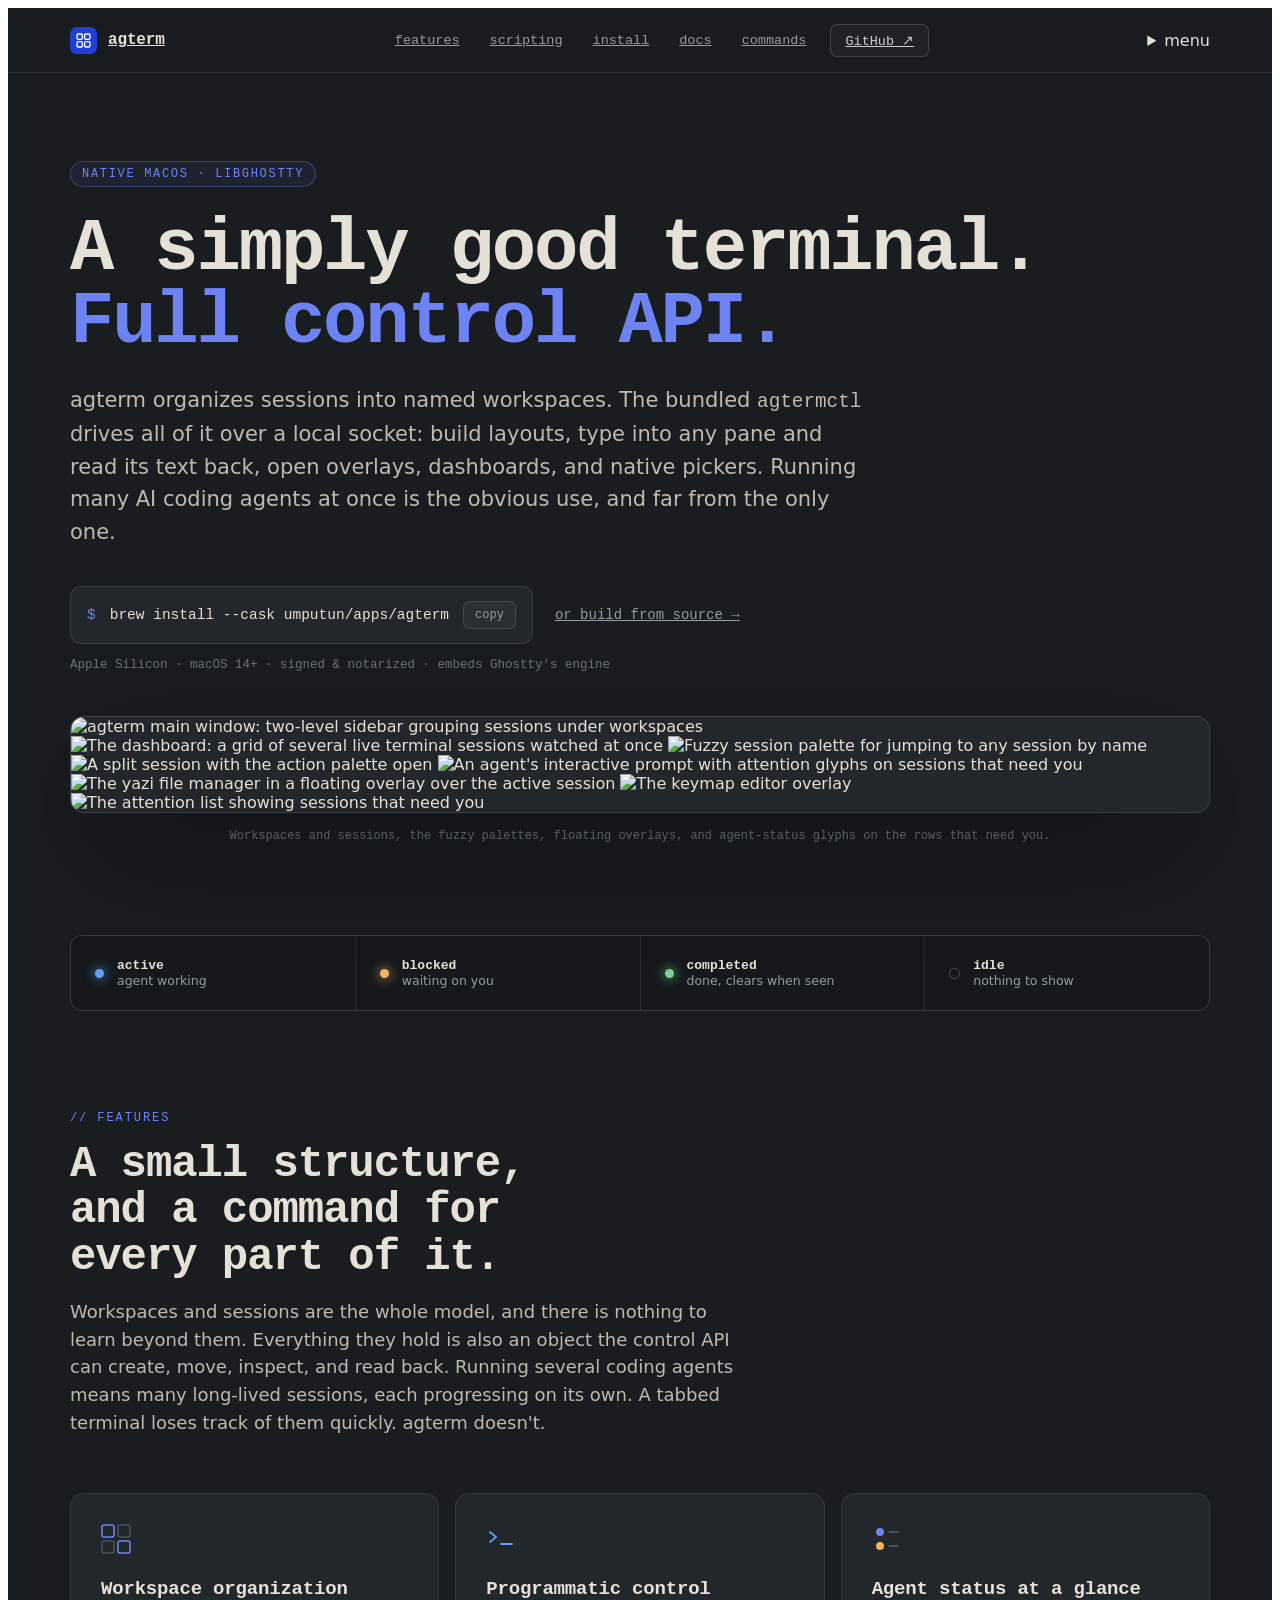
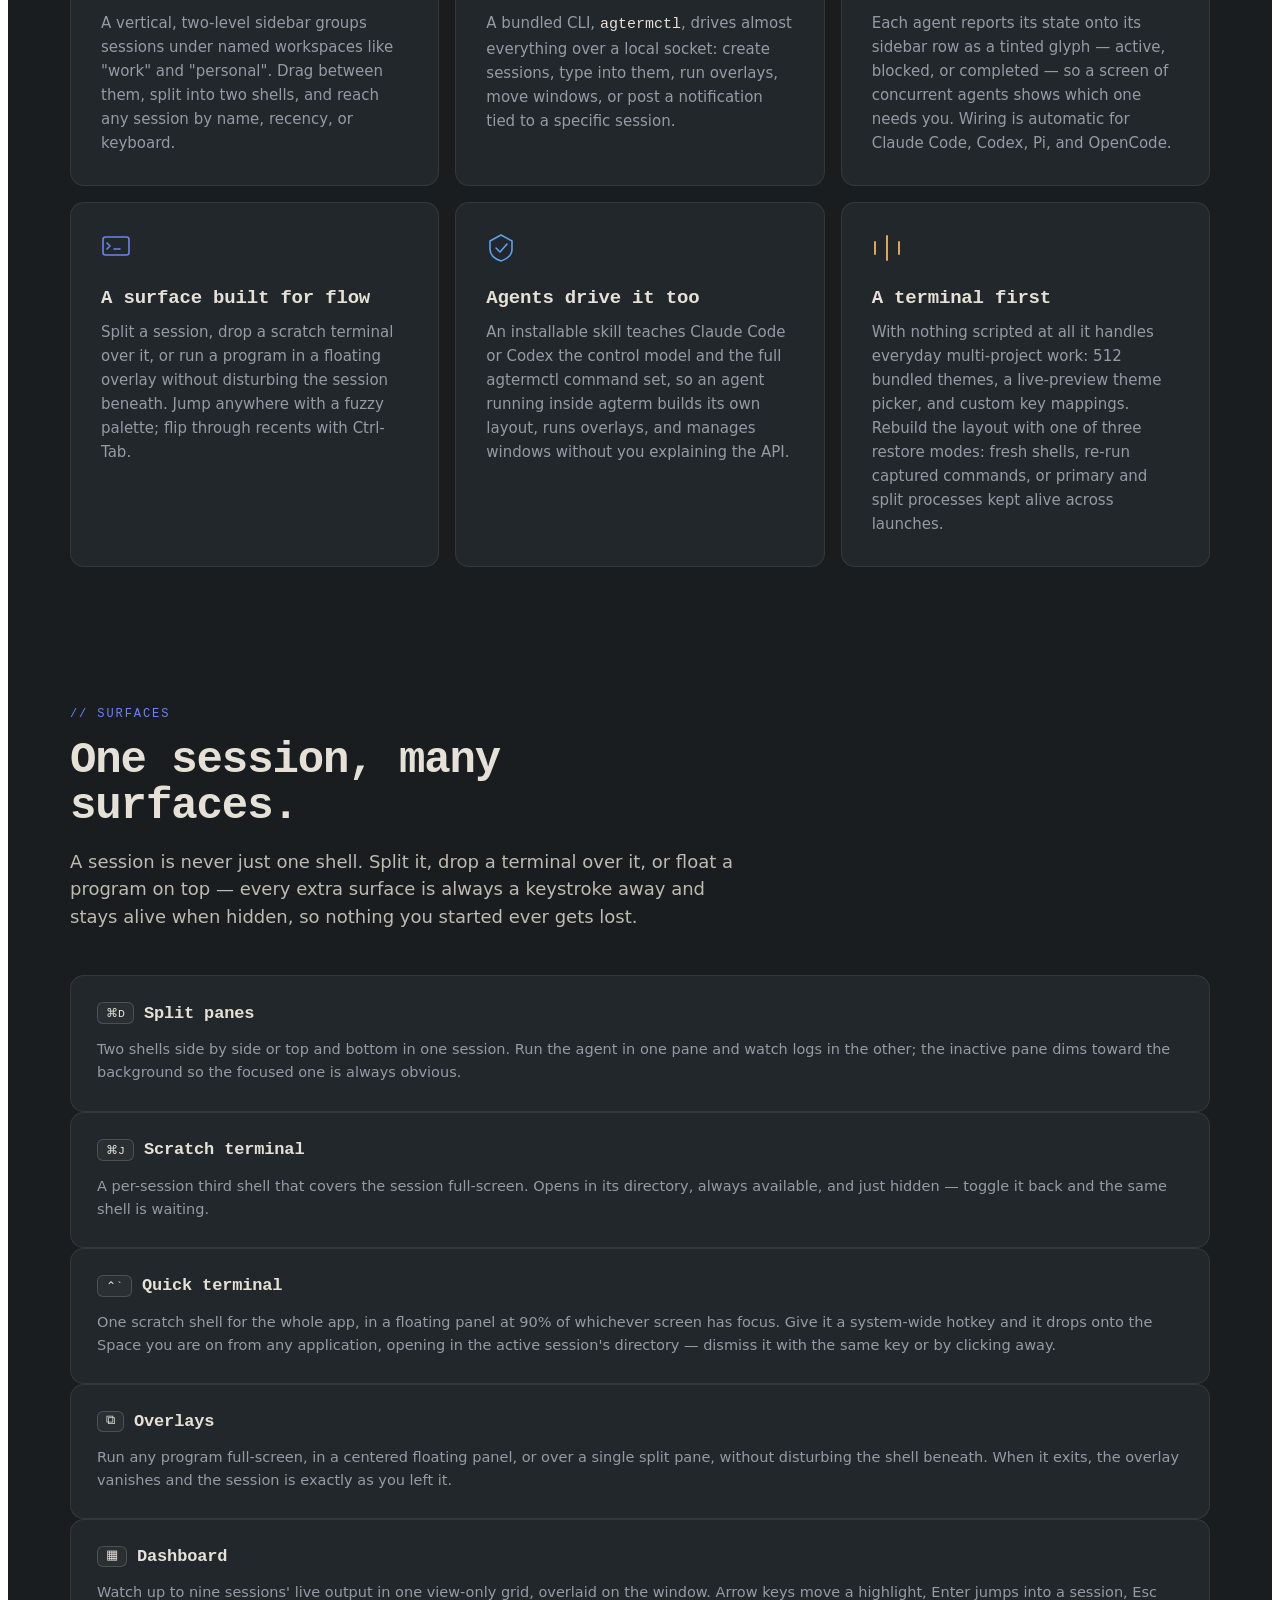
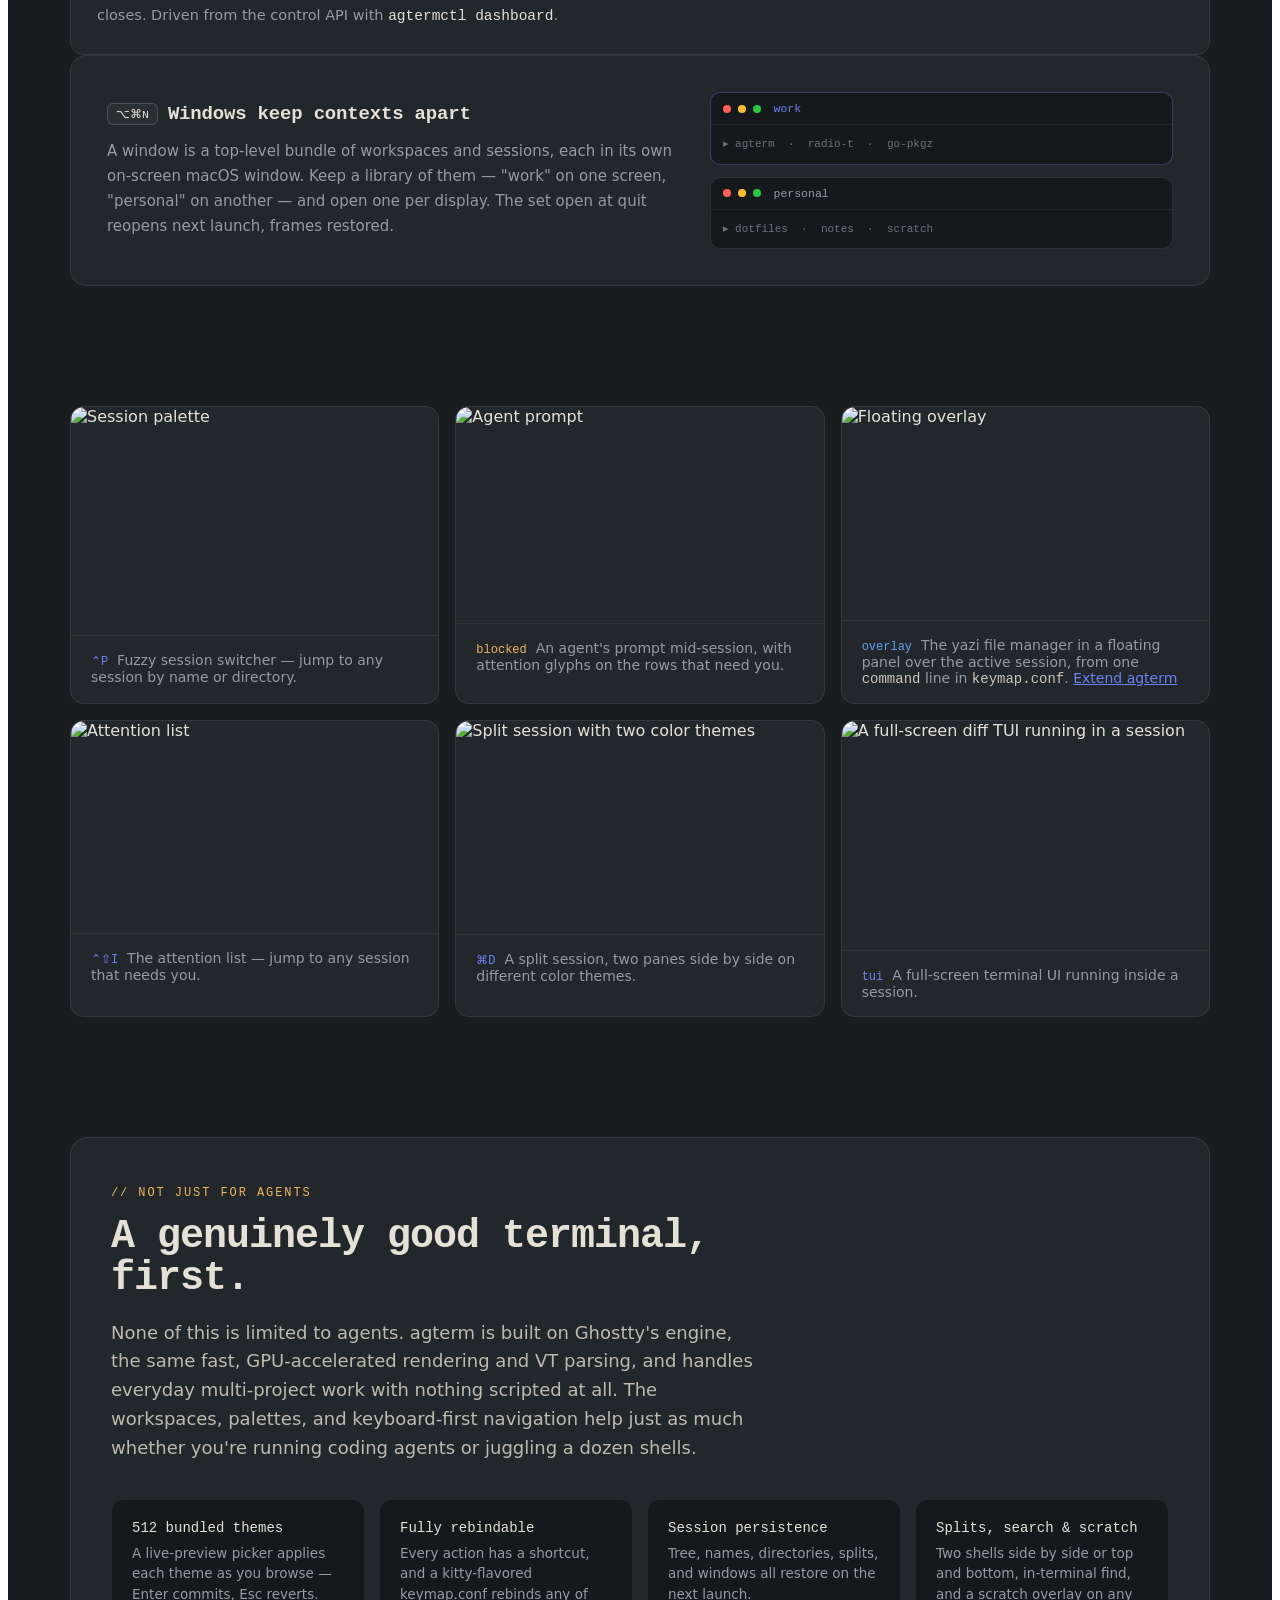
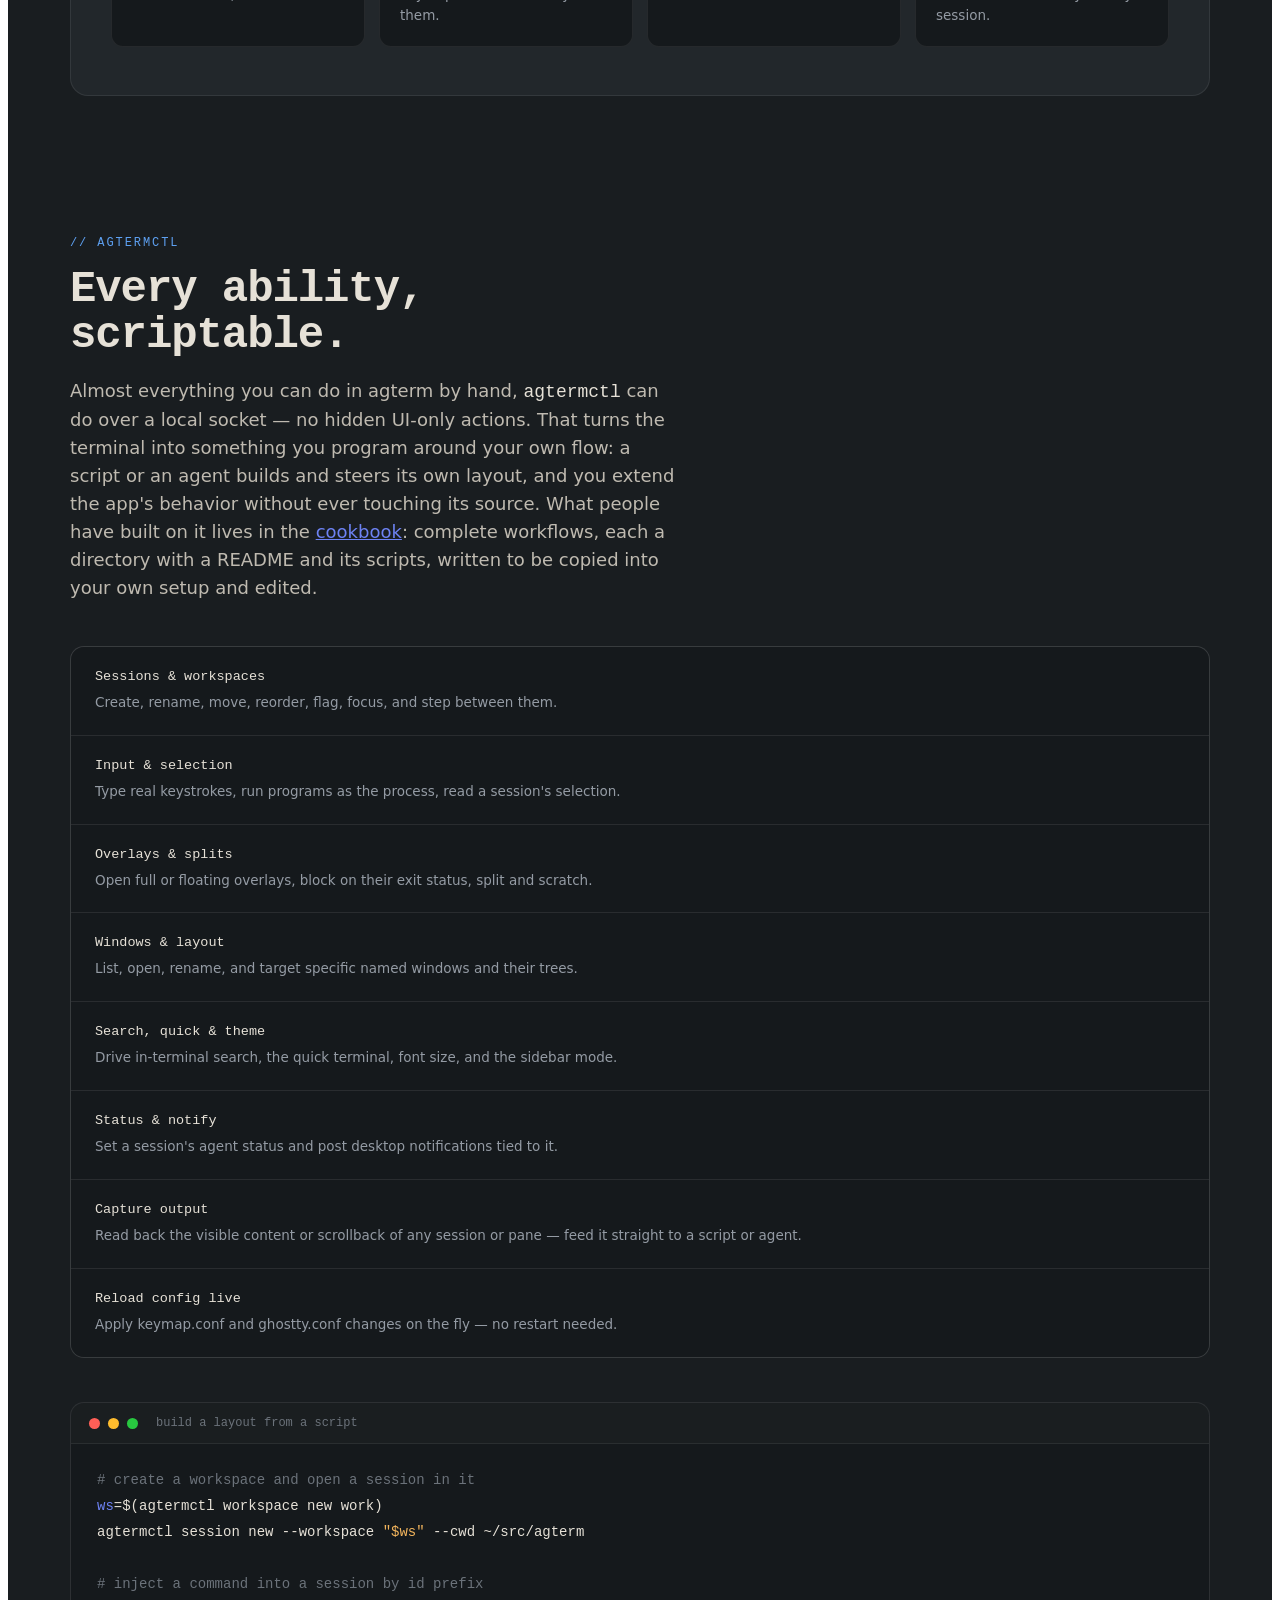
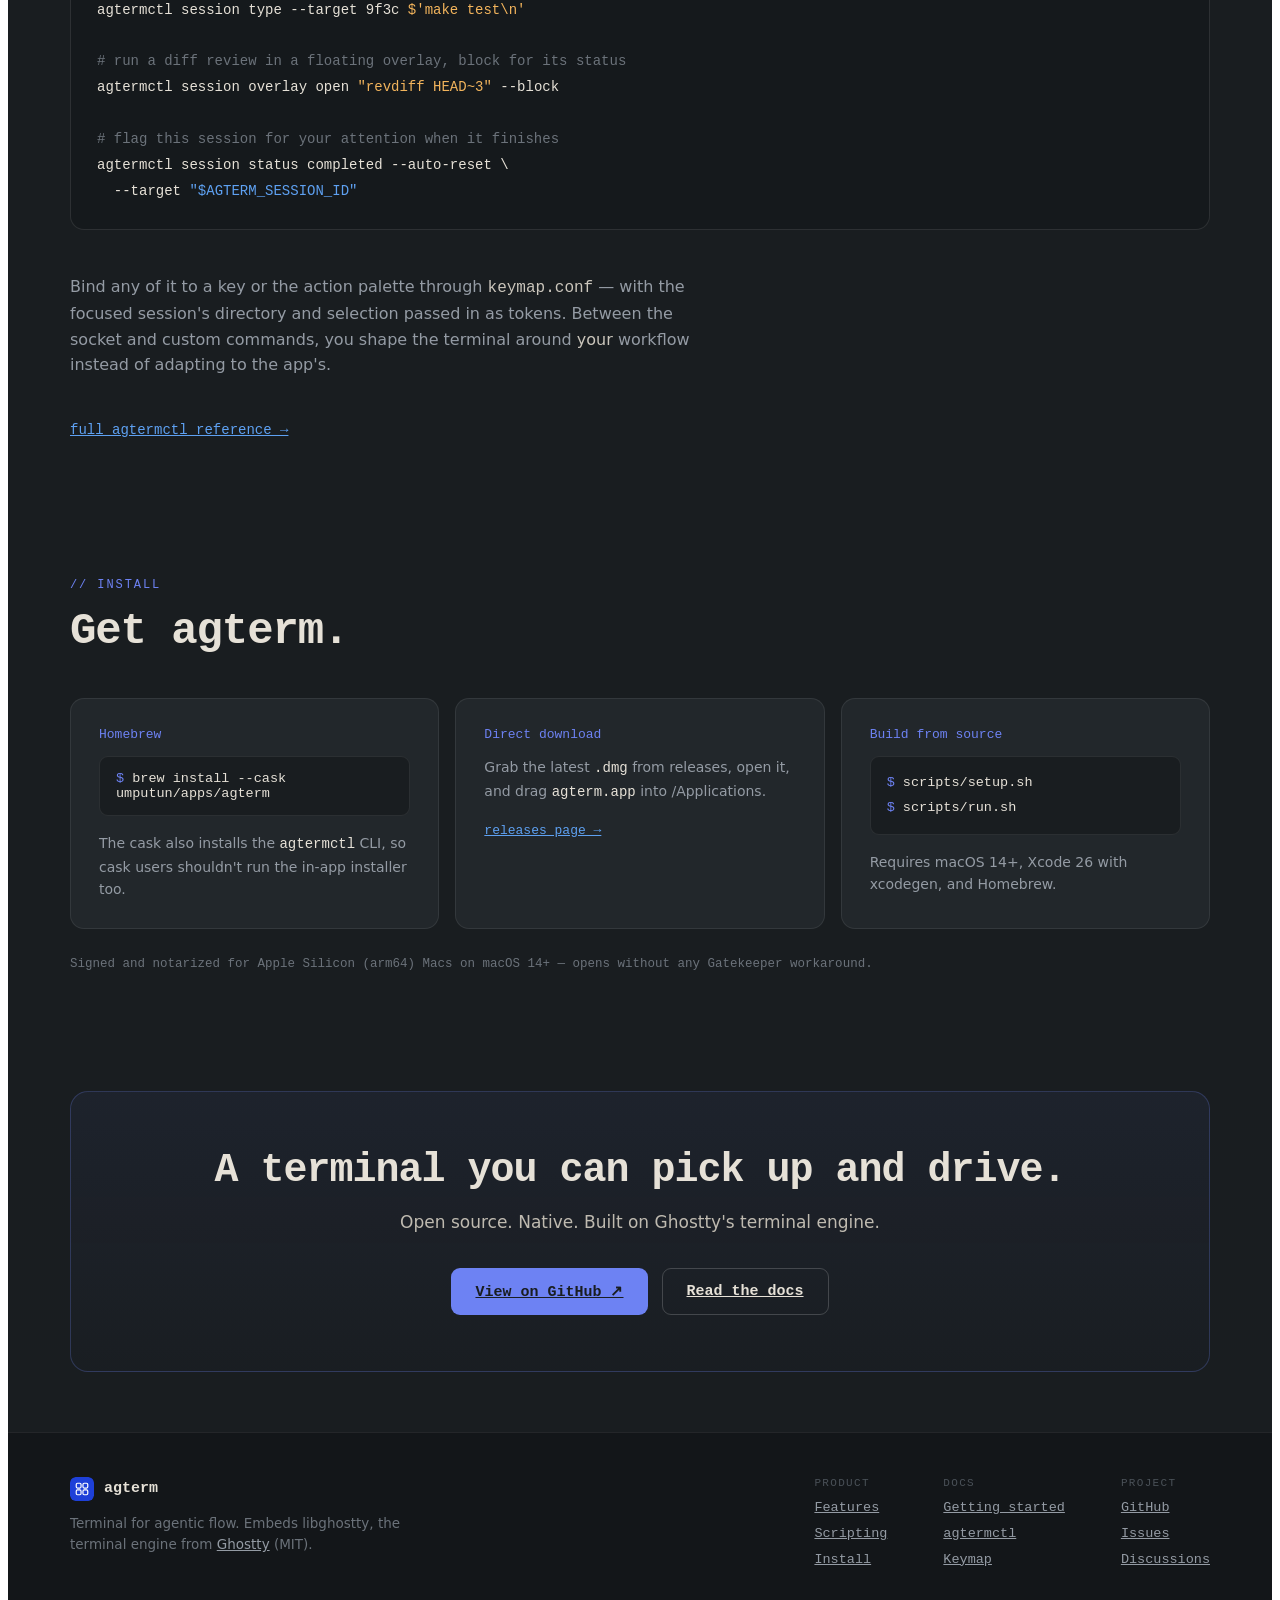
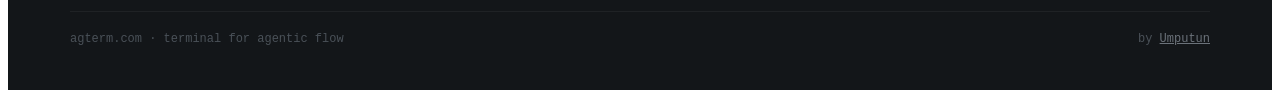
==== site/index.html @ 932aa305 "chore(upstream): merge upstream v0.26.0 Conflicts resolved toward upstream except where the fork car" ====
<!doctype html>
<html lang="en">
  <head>
    <meta charset="utf-8" />
    <meta name="viewport" content="width=device-width, initial-scale=1" />
    <title>agterm — a simply good macOS terminal with a full control API</title>
    <meta
      name="description"
      content="Native macOS terminal with named workspaces and a local control API for scripts, AI coding agents, and multi-session workflows."
    />
    <meta
      name="keywords"
      content="agterm, macOS terminal, scriptable terminal, terminal control API, terminal for AI agents, Claude Code terminal, Codex terminal, Pi coding agent terminal, OpenCode terminal, libghostty, ghostty, agtermctl, concurrent AI agents, agentic terminal"
    />
    <meta name="author" content="umputun" />
    <link rel="canonical" href="https://agterm.com/" />
    <meta property="og:type" content="website" />
    <meta property="og:title" content="agterm — a simply good macOS terminal with a full control API" />
    <meta
      property="og:description"
      content="Native macOS terminal with named workspaces and a local control API for scripts, AI coding agents, and multi-session workflows."
    />
    <meta property="og:url" content="https://agterm.com/" />
    <meta property="og:image" content="https://agterm.com/assets/agterm-og.png" />
    <meta property="og:image:width" content="1200" />
    <meta property="og:image:height" content="630" />
    <meta property="og:site_name" content="agterm" />
    <meta name="twitter:card" content="summary_large_image" />
    <meta name="twitter:site" content="@umputun" />
    <meta name="twitter:title" content="agterm — a simply good macOS terminal with a full control API" />
    <meta
      name="twitter:description"
      content="Native macOS terminal with named workspaces and a local control API for scripts, AI coding agents, and multi-session workflows."
    />
    <meta name="twitter:image" content="https://agterm.com/assets/agterm-og.png" />
    <link rel="icon" type="image/x-icon" href="/assets/favicon.ico" />
    <link rel="icon" type="image/png" sizes="32x32" href="/assets/favicon-32.png" />
    <link rel="icon" type="image/png" sizes="16x16" href="/assets/favicon-16.png" />
    <link rel="apple-touch-icon" sizes="180x180" href="/assets/favicon-180.png" />
    <meta name="theme-color" content="#191d20" />
    <link rel="preload" href="/assets/fonts/jetbrains-mono-latin.woff2" as="font" type="font/woff2" crossorigin />
    <link rel="preload" href="/assets/fonts/ibm-plex-sans-latin.woff2" as="font" type="font/woff2" crossorigin />
    <link rel="stylesheet" href="/style.css" />
    <script type="application/ld+json">
      {
        "@context": "https://schema.org",
        "@type": "SoftwareApplication",
        "name": "agterm",
        "description": "Native macOS terminal built on libghostty with a deliberately small workspace and session interface and a full local control API, so scripts and AI coding agents can drive almost every part of it and read the state back.",
        "url": "https://agterm.com",
        "applicationCategory": "DeveloperApplication",
        "operatingSystem": "macOS 14+",
        "offers": { "@type": "Offer", "price": "0", "priceCurrency": "USD" },
        "author": { "@type": "Person", "name": "Umputun", "url": "https://github.com/umputun" },
        "codeRepository": "https://github.com/umputun/agterm",
        "downloadUrl": "https://github.com/umputun/agterm/releases",
        "softwareVersion": "0.26.0"
      }
    </script>
  </head>
  <body>
    <div
      id="agterm-root"
      style="
        background: #191d20;
        color: #e6e1d7;
        font-family: &quot;IBM Plex Sans&quot;, system-ui, sans-serif;
        -webkit-font-smoothing: antialiased;
        min-height: 100vh;
        overflow-x: clip;
      "
    >
      <!-- ===== NAV ===== -->
      <div
        style="
          position: sticky;
          top: 0;
          z-index: 50;
          background: rgba(25, 29, 32, 0.72);
          backdrop-filter: blur(14px);
          border-bottom: 1px solid rgba(255, 255, 255, 0.07);
        "
      >
        <div
          class="site-nav-bar"
          style="
            max-width: 1140px;
            margin: 0 auto;
            padding: 0 28px;
            height: 64px;
            display: flex;
            align-items: center;
            justify-content: space-between;
          "
        >
          <a href="#top" style="display: flex; align-items: center; gap: 11px; color: #e6e1d7">
            <svg width="27" height="27" viewBox="0 0 100 100" fill="none" style="display: block; border-radius: 22%">
              <rect width="100" height="100" rx="24" fill="#1e40d8"></rect>
              <rect x="26" y="26" width="20" height="20" rx="5" stroke="#fff" stroke-width="5"></rect>
              <rect x="54" y="26" width="20" height="20" rx="5" stroke="#fff" stroke-width="5"></rect>
              <rect x="26" y="54" width="20" height="20" rx="5" stroke="#fff" stroke-width="5"></rect>
              <rect x="54" y="54" width="20" height="20" rx="5" stroke="#fff" stroke-width="5"></rect>
            </svg>
            <span
              style="
                font-family: &quot;JetBrains Mono&quot;, monospace;
                font-weight: 700;
                font-size: 16px;
                letter-spacing: -0.01em;
              "
              >agterm</span
            >
          </a>
          <div
            class="site-nav-desktop"
            style="
              display: flex;
              align-items: center;
              gap: 6px;
              font-family: &quot;JetBrains Mono&quot;, monospace;
              font-size: 13.5px;
            "
          >
            <a href="#features" style="color: #949ba4; padding: 8px 12px; border-radius: 7px" class="hv1">features</a>
            <a href="#scripting" style="color: #949ba4; padding: 8px 12px; border-radius: 7px" class="hv1">scripting</a>
            <a href="#install" style="color: #949ba4; padding: 8px 12px; border-radius: 7px" class="hv1">install</a>
            <a href="/docs" style="color: #949ba4; padding: 8px 12px; border-radius: 7px" class="hv1">docs</a>
            <a href="/commands" style="color: #949ba4; padding: 8px 12px; border-radius: 7px" class="hv1">commands</a>
            <a
              href="https://github.com/umputun/agterm"
              style="
                margin-left: 6px;
                color: #c9cdd2;
                border: 1px solid rgba(255, 255, 255, 0.16);
                background: rgba(255, 255, 255, 0.03);
                padding: 7px 14px;
                border-radius: 7px;
                font-weight: 500;
              "
              class="hv2"
              >GitHub ↗</a
            >
          </div>
          <details class="site-nav-mobile">
            <summary>menu</summary>
            <nav aria-label="Mobile navigation" onclick="this.parentElement.open=false">
              <a href="#features">features</a>
              <a href="#scripting">scripting</a>
              <a href="#install">install</a>
              <a href="/docs">docs</a>
              <a href="/commands">commands</a>
              <a href="https://github.com/umputun/agterm">GitHub ↗</a>
            </nav>
          </details>
        </div>
      </div>

      <!-- ===== HERO ===== -->
      <div id="top" style="position: relative; max-width: 1140px; margin: 0 auto; padding: 88px 28px 40px">
        <div style="display: flex; align-items: center; gap: 10px; margin-bottom: 26px">
          <span
            style="
              font-family: &quot;JetBrains Mono&quot;, monospace;
              font-size: 12px;
              letter-spacing: 0.14em;
              text-transform: uppercase;
              color: var(--accent, #6d82f3);
              border: 1px solid rgba(109, 130, 243, 0.35);
              background: rgba(109, 130, 243, 0.07);
              padding: 5px 11px;
              border-radius: 100px;
            "
            >native macOS · libghostty</span
          >
        </div>
        <h1
          style="
            font-family: &quot;JetBrains Mono&quot;, monospace;
            font-weight: 800;
            font-size: clamp(38px, 6.2vw, 74px);
            line-height: 0.98;
            letter-spacing: -0.03em;
            margin: 0 0 26px;
            max-width: 24ch;
          "
        >
          A simply good terminal. <span style="color: var(--accent, #6d82f3)">Full control API.</span>
        </h1>
        <p style="font-size: clamp(17px, 2vw, 21px); line-height: 1.55; color: #bfbab0; max-width: 60ch; margin: 0 0 38px">
          agterm organizes sessions into named workspaces. The bundled
          <code style="font-family: &quot;JetBrains Mono&quot;, monospace; font-size: 0.92em">agtermctl</code> drives all of it over
          a local socket: build layouts, type into any pane and read its text back, open overlays, dashboards, and native pickers.
          Running many AI coding agents at once is the obvious use, and far from the only one.
        </p>

        <!-- install command -->
        <div style="display: flex; flex-wrap: wrap; align-items: center; gap: 14px; margin-bottom: 14px">
          <div
            style="
              display: inline-flex;
              align-items: center;
              gap: 14px;
              background: #22272b;
              border: 1px solid rgba(255, 255, 255, 0.1);
              border-radius: 11px;
              padding: 14px 16px;
              font-family: &quot;JetBrains Mono&quot;, monospace;
              font-size: 14.5px;
            "
          >
            <span style="color: var(--accent, #6d82f3)">$</span>
            <span style="color: #e6e1d7">brew install --cask umputun/apps/agterm</span>
            <button
              onclick="cp(this)"
              style="
                border: 1px solid rgba(255, 255, 255, 0.12);
                background: rgba(255, 255, 255, 0.04);
                color: #949ba4;
                font-family: &quot;JetBrains Mono&quot;, monospace;
                font-size: 12px;
                padding: 6px 11px;
                border-radius: 7px;
                cursor: pointer;
                white-space: nowrap;
              "
              class="hv3"
            >
              copy
            </button>
          </div>
          <a
            href="#install"
            style="font-family: &quot;JetBrains Mono&quot;, monospace; font-size: 14px; color: #949ba4; padding: 14px 8px"
            class="hv4"
            >or build from source →</a
          >
        </div>
        <p style="font-family: &quot;JetBrains Mono&quot;, monospace; font-size: 12.5px; color: #6b727a; margin: 0 0 44px">
          Apple Silicon · macOS 14+ · signed &amp; notarized · embeds Ghostty's engine
        </p>

        <!-- product shot -->
        <div
          style="
            position: relative;
            border: 1px solid rgba(255, 255, 255, 0.1);
            border-radius: 14px;
            overflow: hidden;
            background: #22272b;
            box-shadow:
              0 40px 120px -30px rgba(0, 0, 0, 0.8),
              0 0 0 1px rgba(255, 255, 255, 0.02);
          "
        >
          <div class="hero-gallery">
            <img
              src="/assets/screenshot-main.webp"
              alt="agterm main window: two-level sidebar grouping sessions under workspaces"
              width="1187"
              height="696"
              fetchpriority="high"
            />
            <img
              src="/assets/screenshot-dashboard.webp"
              alt="The dashboard: a grid of several live terminal sessions watched at once"
              width="1187"
              height="696"
              loading="lazy"
            />
            <img
              src="/assets/screenshot-session-palette.webp"
              alt="Fuzzy session palette for jumping to any session by name"
              width="1187"
              height="696"
              loading="lazy"
            />
            <img
              src="/assets/screenshot-action-palette.webp"
              alt="A split session with the action palette open"
              width="1187"
              height="696"
              loading="lazy"
            />
            <img
              src="/assets/screenshot-agent-prompt.webp"
              alt="An agent's interactive prompt with attention glyphs on sessions that need you"
              width="1187"
              height="696"
              loading="lazy"
            />
            <img
              src="/assets/screenshot-floating-overlay.webp"
              alt="The yazi file manager in a floating overlay over the active session"
              width="1187"
              height="696"
              loading="lazy"
            />
            <img
              src="/assets/screenshot-keymap-editor.webp"
              alt="The keymap editor overlay"
              width="1187"
              height="696"
              loading="lazy"
            />
            <img
              src="/assets/screenshot-attention.webp"
              alt="The attention list showing sessions that need you"
              width="1187"
              height="696"
              loading="lazy"
            />
          </div>
        </div>
        <p
          style="
            text-align: center;
            font-family: &quot;JetBrains Mono&quot;, monospace;
            font-size: 12px;
            color: #6b727a;
            margin: 16px 0 0;
          "
        >
          Workspaces and sessions, the fuzzy palettes, floating overlays, and agent-status glyphs on the rows that need you.
        </p>
      </div>

      <!-- ===== STATUS STRIP ===== -->

      <div style="max-width: 1140px; margin: 52px auto 0; padding: 0 28px">
        <div
          style="
            display: grid;
            grid-template-columns: repeat(auto-fit, minmax(210px, 1fr));
            gap: 1px;
            background: rgba(255, 255, 255, 0.07);
            border: 1px solid rgba(255, 255, 255, 0.07);
            border-radius: 12px;
            overflow: hidden;
          "
        >
          <div style="background: #15191c; padding: 22px 24px; display: flex; align-items: center; gap: 13px">
            <span
              style="
                width: 9px;
                height: 9px;
                border-radius: 100px;
                background: #5ea1f2;
                box-shadow: 0 0 12px #5ea1f2;
                animation: pulse 2s ease-in-out infinite;
              "
            ></span>
            <div>
              <div style="font-family: &quot;JetBrains Mono&quot;, monospace; font-size: 13px; font-weight: 600">active</div>
              <div style="font-size: 12.5px; color: #949ba4">agent working</div>
            </div>
          </div>
          <div style="background: #15191c; padding: 22px 24px; display: flex; align-items: center; gap: 13px">
            <span style="width: 9px; height: 9px; border-radius: 100px; background: #f2b45c; box-shadow: 0 0 12px #f2b45c"></span>
            <div>
              <div style="font-family: &quot;JetBrains Mono&quot;, monospace; font-size: 13px; font-weight: 600">blocked</div>
              <div style="font-size: 12.5px; color: #949ba4">waiting on you</div>
            </div>
          </div>
          <div style="background: #15191c; padding: 22px 24px; display: flex; align-items: center; gap: 13px">
            <span style="width: 9px; height: 9px; border-radius: 100px; background: #7ece8f; box-shadow: 0 0 12px #7ece8f"></span>
            <div>
              <div style="font-family: &quot;JetBrains Mono&quot;, monospace; font-size: 13px; font-weight: 600">completed</div>
              <div style="font-size: 12.5px; color: #949ba4">done, clears when seen</div>
            </div>
          </div>
          <div style="background: #15191c; padding: 22px 24px; display: flex; align-items: center; gap: 13px">
            <span style="width: 9px; height: 9px; border-radius: 100px; border: 1.5px solid #4a5158"></span>
            <div>
              <div style="font-family: &quot;JetBrains Mono&quot;, monospace; font-size: 13px; font-weight: 600">idle</div>
              <div style="font-size: 12.5px; color: #949ba4">nothing to show</div>
            </div>
          </div>
        </div>
      </div>

      <!-- ===== FEATURES ===== -->
      <div id="features" style="max-width: 1140px; margin: 0 auto; padding: 100px 28px 40px">
        <div
          style="
            font-family: &quot;JetBrains Mono&quot;, monospace;
            font-size: 12px;
            letter-spacing: 0.16em;
            text-transform: uppercase;
            color: var(--accent, #6d82f3);
            margin-bottom: 16px;
          "
        >
          // features
        </div>
        <h2
          style="
            font-family: &quot;JetBrains Mono&quot;, monospace;
            font-weight: 800;
            font-size: clamp(28px, 4vw, 44px);
            letter-spacing: -0.025em;
            line-height: 1.05;
            margin: 0 0 18px;
            max-width: 20ch;
          "
        >
          A small structure, and a command for every part of it.
        </h2>
        <p style="font-size: 18px; line-height: 1.55; color: #bfbab0; max-width: 58ch; margin: 0 0 56px">
          Workspaces and sessions are the whole model, and there is nothing to learn beyond them. Everything they hold is also an
          object the control API can create, move, inspect, and read back. Running several coding agents means many long-lived
          sessions, each progressing on its own. A tabbed terminal loses track of them quickly. agterm doesn't.
        </p>

        <div style="display: grid; grid-template-columns: repeat(auto-fit, minmax(300px, 1fr)); gap: 16px">
          <div style="background: #22272b; border: 1px solid rgba(255, 255, 255, 0.08); border-radius: 14px; padding: 30px">
            <svg width="30" height="30" viewBox="0 0 30 30" fill="none" style="margin-bottom: 20px">
              <rect x="1" y="1" width="12" height="12" rx="2" stroke="#6d82f3" stroke-width="1.6"></rect>
              <rect x="17" y="1" width="12" height="12" rx="2" stroke="#4a5158" stroke-width="1.6"></rect>
              <rect x="1" y="17" width="12" height="12" rx="2" stroke="#4a5158" stroke-width="1.6"></rect>
              <rect x="17" y="17" width="12" height="12" rx="2" stroke="#6d82f3" stroke-width="1.6"></rect>
            </svg>
            <h3
              style="
                font-family: &quot;JetBrains Mono&quot;, monospace;
                font-weight: 700;
                font-size: 19px;
                margin: 0 0 11px;
                letter-spacing: -0.01em;
              "
            >
              Workspace organization
            </h3>
            <p style="font-size: 15px; line-height: 1.6; color: #949ba4; margin: 0">
              A vertical, two-level sidebar groups sessions under named workspaces like "work" and "personal". Drag between them,
              split into two shells, and reach any session by name, recency, or keyboard.
            </p>
          </div>

          <div style="background: #22272b; border: 1px solid rgba(255, 255, 255, 0.08); border-radius: 14px; padding: 30px">
            <svg width="30" height="30" viewBox="0 0 30 30" fill="none" style="margin-bottom: 20px">
              <path d="M4 8l6 5-6 5" stroke="#5ea1f2" stroke-width="1.8" stroke-linecap="round" stroke-linejoin="round"></path>
              <path d="M15 20h11" stroke="#5ea1f2" stroke-width="1.8" stroke-linecap="round"></path>
            </svg>
            <h3
              style="
                font-family: &quot;JetBrains Mono&quot;, monospace;
                font-weight: 700;
                font-size: 19px;
                margin: 0 0 11px;
                letter-spacing: -0.01em;
              "
            >
              Programmatic control
            </h3>
            <p style="font-size: 15px; line-height: 1.6; color: #949ba4; margin: 0">
              A bundled CLI, <span style="font-family: &quot;JetBrains Mono&quot;, monospace; color: #e6e1d7">agtermctl</span>,
              drives almost everything over a local socket: create sessions, type into them, run overlays, move windows, or post a
              notification tied to a specific session.
            </p>
          </div>

          <div style="background: #22272b; border: 1px solid rgba(255, 255, 255, 0.08); border-radius: 14px; padding: 30px">
            <svg width="30" height="30" viewBox="0 0 30 30" fill="none" style="margin-bottom: 20px">
              <circle cx="8" cy="8" r="4" fill="#6d82f3"></circle>
              <circle cx="8" cy="22" r="4" fill="#f2b45c"></circle>
              <path d="M17 8h9M17 22h9" stroke="#4a5158" stroke-width="1.8" stroke-linecap="round"></path>
            </svg>
            <h3
              style="
                font-family: &quot;JetBrains Mono&quot;, monospace;
                font-weight: 700;
                font-size: 19px;
                margin: 0 0 11px;
                letter-spacing: -0.01em;
              "
            >
              Agent status at a glance
            </h3>
            <p style="font-size: 15px; line-height: 1.6; color: #949ba4; margin: 0">
              Each agent reports its state onto its sidebar row as a tinted glyph — active, blocked, or completed — so a screen of
              concurrent agents shows which one needs you. Wiring is automatic for Claude Code, Codex, Pi, and OpenCode.
            </p>
          </div>

          <div style="background: #22272b; border: 1px solid rgba(255, 255, 255, 0.08); border-radius: 14px; padding: 30px">
            <svg width="30" height="30" viewBox="0 0 30 30" fill="none" style="margin-bottom: 20px">
              <rect x="2" y="4" width="26" height="18" rx="2.5" stroke="#6d82f3" stroke-width="1.6"></rect>
              <path
                d="M6 10l3 3-3 3M13 16h6"
                stroke="#6d82f3"
                stroke-width="1.6"
                stroke-linecap="round"
                stroke-linejoin="round"
              ></path>
            </svg>
            <h3
              style="
                font-family: &quot;JetBrains Mono&quot;, monospace;
                font-weight: 700;
                font-size: 19px;
                margin: 0 0 11px;
                letter-spacing: -0.01em;
              "
            >
              A surface built for flow
            </h3>
            <p style="font-size: 15px; line-height: 1.6; color: #949ba4; margin: 0">
              Split a session, drop a scratch terminal over it, or run a program in a floating overlay without disturbing the
              session beneath. Jump anywhere with a fuzzy palette; flip through recents with Ctrl-Tab.
            </p>
          </div>

          <div style="background: #22272b; border: 1px solid rgba(255, 255, 255, 0.08); border-radius: 14px; padding: 30px">
            <svg width="30" height="30" viewBox="0 0 30 30" fill="none" style="margin-bottom: 20px">
              <path
                d="M15 2l11 6v8c0 7-5 10-11 12C9 26 4 23 4 16V8l11-6z"
                stroke="#5ea1f2"
                stroke-width="1.6"
                stroke-linejoin="round"
              ></path>
              <path d="M10 15l4 4 7-8" stroke="#5ea1f2" stroke-width="1.6" stroke-linecap="round" stroke-linejoin="round"></path>
            </svg>
            <h3
              style="
                font-family: &quot;JetBrains Mono&quot;, monospace;
                font-weight: 700;
                font-size: 19px;
                margin: 0 0 11px;
                letter-spacing: -0.01em;
              "
            >
              Agents drive it too
            </h3>
            <p style="font-size: 15px; line-height: 1.6; color: #949ba4; margin: 0">
              An installable skill teaches Claude Code or Codex the control model and the full agtermctl command set, so an agent
              running inside agterm builds its own layout, runs overlays, and manages windows without you explaining the API.
            </p>
          </div>

          <div style="background: #22272b; border: 1px solid rgba(255, 255, 255, 0.08); border-radius: 14px; padding: 30px">
            <svg width="30" height="30" viewBox="0 0 30 30" fill="none" style="margin-bottom: 20px">
              <path d="M15 3v24M3 9v12M27 9v12" stroke="#f2b45c" stroke-width="1.8" stroke-linecap="round"></path>
            </svg>
            <h3
              style="
                font-family: &quot;JetBrains Mono&quot;, monospace;
                font-weight: 700;
                font-size: 19px;
                margin: 0 0 11px;
                letter-spacing: -0.01em;
              "
            >
              A terminal first
            </h3>
            <p style="font-size: 15px; line-height: 1.6; color: #949ba4; margin: 0">
              With nothing scripted at all it handles everyday multi-project work: 512 bundled themes, a live-preview theme picker,
              and custom key mappings. Rebuild the layout with one of three restore modes: fresh shells, re-run captured commands,
              or primary and split processes kept alive across launches.
            </p>
          </div>
        </div>
      </div>

      <!-- ===== SURFACES ===== -->
      <div style="max-width: 1140px; margin: 0 auto; padding: 100px 28px 40px">
        <div
          style="
            font-family: &quot;JetBrains Mono&quot;, monospace;
            font-size: 12px;
            letter-spacing: 0.16em;
            text-transform: uppercase;
            color: var(--accent, #6d82f3);
            margin-bottom: 16px;
          "
        >
          // surfaces
        </div>
        <h2
          style="
            font-family: &quot;JetBrains Mono&quot;, monospace;
            font-weight: 800;
            font-size: clamp(28px, 4vw, 44px);
            letter-spacing: -0.025em;
            line-height: 1.05;
            margin: 0 0 18px;
            max-width: 20ch;
          "
        >
          One session, many surfaces.
        </h2>
        <p style="font-size: 18px; line-height: 1.55; color: #bfbab0; max-width: 60ch; margin: 0 0 44px">
          A session is never just one shell. Split it, drop a terminal over it, or float a program on top — every extra surface is
          always a keystroke away and stays alive when hidden, so nothing you started ever gets lost.
        </p>

        <div class="surfaces-grid">
          <div style="background: #22272b; border: 1px solid rgba(255, 255, 255, 0.08); border-radius: 14px; padding: 26px">
            <div style="display: flex; align-items: center; gap: 10px; margin-bottom: 14px">
              <span
                style="
                  font-family: &quot;JetBrains Mono&quot;, monospace;
                  font-size: 11.5px;
                  color: #e6e1d7;
                  border: 1px solid rgba(255, 255, 255, 0.16);
                  background: rgba(255, 255, 255, 0.04);
                  padding: 3px 8px;
                  border-radius: 6px;
                "
                >⌘D</span
              >
              <h3
                style="
                  font-family: &quot;JetBrains Mono&quot;, monospace;
                  font-weight: 700;
                  font-size: 17px;
                  margin: 0;
                  letter-spacing: -0.01em;
                "
              >
                Split panes
              </h3>
            </div>
            <p style="font-size: 14.5px; line-height: 1.6; color: #949ba4; margin: 0">
              Two shells side by side or top and bottom in one session. Run the agent in one pane and watch logs in the other;
              the inactive pane dims toward the background so the focused one is always obvious.
            </p>
          </div>

          <div style="background: #22272b; border: 1px solid rgba(255, 255, 255, 0.08); border-radius: 14px; padding: 26px">
            <div style="display: flex; align-items: center; gap: 10px; margin-bottom: 14px">
              <span
                style="
                  font-family: &quot;JetBrains Mono&quot;, monospace;
                  font-size: 11.5px;
                  color: #e6e1d7;
                  border: 1px solid rgba(255, 255, 255, 0.16);
                  background: rgba(255, 255, 255, 0.04);
                  padding: 3px 8px;
                  border-radius: 6px;
                "
                >⌘J</span
              >
              <h3
                style="
                  font-family: &quot;JetBrains Mono&quot;, monospace;
                  font-weight: 700;
                  font-size: 17px;
                  margin: 0;
                  letter-spacing: -0.01em;
                "
              >
                Scratch terminal
              </h3>
            </div>
            <p style="font-size: 14.5px; line-height: 1.6; color: #949ba4; margin: 0">
              A per-session third shell that covers the session full-screen. Opens in its directory, always available, and just
              hidden — toggle it back and the same shell is waiting.
            </p>
          </div>

          <div style="background: #22272b; border: 1px solid rgba(255, 255, 255, 0.08); border-radius: 14px; padding: 26px">
            <div style="display: flex; align-items: center; gap: 10px; margin-bottom: 14px">
              <span
                style="
                  font-family: &quot;JetBrains Mono&quot;, monospace;
                  font-size: 11.5px;
                  color: #e6e1d7;
                  border: 1px solid rgba(255, 255, 255, 0.16);
                  background: rgba(255, 255, 255, 0.04);
                  padding: 3px 8px;
                  border-radius: 6px;
                "
                >⌃`</span
              >
              <h3
                style="
                  font-family: &quot;JetBrains Mono&quot;, monospace;
                  font-weight: 700;
                  font-size: 17px;
                  margin: 0;
                  letter-spacing: -0.01em;
                "
              >
                Quick terminal
              </h3>
            </div>
            <p style="font-size: 14.5px; line-height: 1.6; color: #949ba4; margin: 0">
              One scratch shell for the whole app, in a floating panel at 90% of whichever screen has focus. Give it a
              system-wide hotkey and it drops onto the Space you are on from any application, opening in the active session's
              directory — dismiss it with the same key or by clicking away.
            </p>
          </div>

          <div style="background: #22272b; border: 1px solid rgba(255, 255, 255, 0.08); border-radius: 14px; padding: 26px">
            <div style="display: flex; align-items: center; gap: 10px; margin-bottom: 14px">
              <span
                style="
                  font-family: &quot;JetBrains Mono&quot;, monospace;
                  font-size: 12.5px;
                  color: #e6e1d7;
                  border: 1px solid rgba(255, 255, 255, 0.16);
                  background: rgba(255, 255, 255, 0.04);
                  padding: 3px 8px;
                  border-radius: 6px;
                  line-height: 1;
                "
                >⧉</span
              >
              <h3
                style="
                  font-family: &quot;JetBrains Mono&quot;, monospace;
                  font-weight: 700;
                  font-size: 17px;
                  margin: 0;
                  letter-spacing: -0.01em;
                "
              >
                Overlays
              </h3>
            </div>
            <p style="font-size: 14.5px; line-height: 1.6; color: #949ba4; margin: 0">
              Run any program full-screen, in a centered floating panel, or over a single split pane, without disturbing the
              shell beneath. When it exits, the overlay vanishes and the session is exactly as you left it.
            </p>
          </div>

          <div style="background: #22272b; border: 1px solid rgba(255, 255, 255, 0.08); border-radius: 14px; padding: 26px">
            <div style="display: flex; align-items: center; gap: 10px; margin-bottom: 14px">
              <span
                style="
                  font-family: &quot;JetBrains Mono&quot;, monospace;
                  font-size: 12.5px;
                  color: #e6e1d7;
                  border: 1px solid rgba(255, 255, 255, 0.16);
                  background: rgba(255, 255, 255, 0.04);
                  padding: 3px 8px;
                  border-radius: 6px;
                  line-height: 1;
                "
                >▦</span
              >
              <h3
                style="
                  font-family: &quot;JetBrains Mono&quot;, monospace;
                  font-weight: 700;
                  font-size: 17px;
                  margin: 0;
                  letter-spacing: -0.01em;
                "
              >
                Dashboard
              </h3>
            </div>
            <p style="font-size: 14.5px; line-height: 1.6; color: #949ba4; margin: 0">
              Watch up to nine sessions' live output in one view-only grid, overlaid on the window. Arrow keys move a highlight,
              Enter jumps into a session, Esc closes. Driven from the control API with
              <span style="font-family: &quot;JetBrains Mono&quot;, monospace; color: #e6e1d7">agtermctl dashboard</span>.
            </p>
          </div>

        <!-- windows callout: shares row 2 with the Dashboard card -->
        <div
          class="surfaces-wide"
          style="
            background: #22272b;
            border: 1px solid rgba(255, 255, 255, 0.08);
            border-radius: 16px;
            padding: 36px;
            display: grid;
            grid-template-columns: 1.1fr 0.9fr;
            gap: 36px;
            align-items: center;
          "
        >
          <div>
            <div style="display: flex; align-items: center; gap: 10px; margin-bottom: 14px">
              <span
                style="
                  font-family: &quot;JetBrains Mono&quot;, monospace;
                  font-size: 11.5px;
                  color: #e6e1d7;
                  border: 1px solid rgba(255, 255, 255, 0.16);
                  background: rgba(255, 255, 255, 0.04);
                  padding: 3px 8px;
                  border-radius: 6px;
                "
                >⌥⌘N</span
              >
              <h3
                style="
                  font-family: &quot;JetBrains Mono&quot;, monospace;
                  font-weight: 700;
                  font-size: 19px;
                  margin: 0;
                  letter-spacing: -0.01em;
                "
              >
                Windows keep contexts apart
              </h3>
            </div>
            <p style="font-size: 15px; line-height: 1.65; color: #949ba4; margin: 0">
              A window is a top-level bundle of workspaces and sessions, each in its own on-screen macOS window. Keep a library of
              them — "work" on one screen, "personal" on another — and open one per display. The set open at quit reopens next
              launch, frames restored.
            </p>
          </div>
          <div style="display: flex; flex-direction: column; gap: 12px">
            <div style="border: 1px solid rgba(109, 130, 243, 0.35); background: #15191c; border-radius: 10px; overflow: hidden">
              <div
                style="
                  display: flex;
                  align-items: center;
                  gap: 7px;
                  padding: 9px 12px;
                  border-bottom: 1px solid rgba(255, 255, 255, 0.06);
                "
              >
                <span style="width: 8px; height: 8px; border-radius: 100px; background: #ff5f57"></span
                ><span style="width: 8px; height: 8px; border-radius: 100px; background: #febc2e"></span
                ><span style="width: 8px; height: 8px; border-radius: 100px; background: #28c840"></span>
                <span
                  style="
                    margin-left: 6px;
                    font-family: &quot;JetBrains Mono&quot;, monospace;
                    font-size: 11.5px;
                    color: var(--accent, #6d82f3);
                  "
                  >work</span
                >
              </div>
              <div
                style="
                  padding: 10px 12px;
                  font-family: &quot;JetBrains Mono&quot;, monospace;
                  font-size: 11px;
                  color: #6b727a;
                  line-height: 1.7;
                "
              >
                ▸ agterm &nbsp;·&nbsp; radio-t &nbsp;·&nbsp; go-pkgz
              </div>
            </div>
            <div style="border: 1px solid rgba(255, 255, 255, 0.1); background: #15191c; border-radius: 10px; overflow: hidden">
              <div
                style="
                  display: flex;
                  align-items: center;
                  gap: 7px;
                  padding: 9px 12px;
                  border-bottom: 1px solid rgba(255, 255, 255, 0.06);
                "
              >
                <span style="width: 8px; height: 8px; border-radius: 100px; background: #ff5f57"></span
                ><span style="width: 8px; height: 8px; border-radius: 100px; background: #febc2e"></span
                ><span style="width: 8px; height: 8px; border-radius: 100px; background: #28c840"></span>
                <span
                  style="margin-left: 6px; font-family: &quot;JetBrains Mono&quot;, monospace; font-size: 11.5px; color: #949ba4"
                  >personal</span
                >
              </div>
              <div
                style="
                  padding: 10px 12px;
                  font-family: &quot;JetBrains Mono&quot;, monospace;
                  font-size: 11px;
                  color: #6b727a;
                  line-height: 1.7;
                "
              >
                ▸ dotfiles &nbsp;·&nbsp; notes &nbsp;·&nbsp; scratch
              </div>
            </div>
          </div>
        </div>
        </div>
      </div>

      <!-- ===== SHOWCASE ===== -->

      <div style="max-width: 1140px; margin: 0 auto; padding: 80px 28px 40px">
        <div style="display: grid; grid-template-columns: repeat(auto-fit, minmax(320px, 1fr)); gap: 16px">
          <figure
            style="
              margin: 0;
              background: #22272b;
              border: 1px solid rgba(255, 255, 255, 0.08);
              border-radius: 14px;
              overflow: hidden;
            "
          >
            <img
              src="/assets/screenshot-session-palette.webp"
              alt="Session palette"
              width="1324"
              height="821"
              loading="lazy"
              style="display: block; width: 100%; height: auto; border-bottom: 1px solid rgba(255, 255, 255, 0.06)"
            />
            <figcaption style="padding: 16px 20px; font-size: 14px; color: #949ba4">
              <span style="font-family: &quot;JetBrains Mono&quot;, monospace; color: var(--accent, #6d82f3); font-size: 12px"
                >⌃P</span
              >
              &nbsp;Fuzzy session switcher — jump to any session by name or directory.
            </figcaption>
          </figure>
          <figure
            style="
              margin: 0;
              background: #22272b;
              border: 1px solid rgba(255, 255, 255, 0.08);
              border-radius: 14px;
              overflow: hidden;
            "
          >
            <img
              src="/assets/screenshot-agent-prompt.webp"
              alt="Agent prompt"
              width="1187"
              height="696"
              loading="lazy"
              style="display: block; width: 100%; height: auto; border-bottom: 1px solid rgba(255, 255, 255, 0.06)"
            />
            <figcaption style="padding: 16px 20px; font-size: 14px; color: #949ba4">
              <span style="font-family: &quot;JetBrains Mono&quot;, monospace; color: #f2b45c; font-size: 12px">blocked</span>
              &nbsp;An agent's prompt mid-session, with attention glyphs on the rows that need you.
            </figcaption>
          </figure>
          <figure
            style="
              margin: 0;
              background: #22272b;
              border: 1px solid rgba(255, 255, 255, 0.08);
              border-radius: 14px;
              overflow: hidden;
            "
          >
            <img
              src="/assets/screenshot-floating-overlay.webp"
              alt="Floating overlay"
              width="1187"
              height="687"
              loading="lazy"
              style="display: block; width: 100%; height: auto; border-bottom: 1px solid rgba(255, 255, 255, 0.06)"
            />
            <figcaption style="padding: 16px 20px; font-size: 14px; color: #949ba4">
              <span style="font-family: &quot;JetBrains Mono&quot;, monospace; color: #5ea1f2; font-size: 12px">overlay</span>
              &nbsp;The yazi file manager in a floating panel over the active session, from one
              <span style="font-family: &quot;JetBrains Mono&quot;, monospace; color: #cbc6bc">command</span> line in
              <span style="font-family: &quot;JetBrains Mono&quot;, monospace; color: #cbc6bc">keymap.conf</span>.
              <a href="/docs#extend" style="color: #6d82f3">Extend agterm</a>
            </figcaption>
          </figure>
          <figure
            style="
              margin: 0;
              background: #22272b;
              border: 1px solid rgba(255, 255, 255, 0.08);
              border-radius: 14px;
              overflow: hidden;
            "
          >
            <img
              src="/assets/screenshot-attention.webp"
              alt="Attention list"
              width="1187"
              height="685"
              loading="lazy"
              style="display: block; width: 100%; height: auto; border-bottom: 1px solid rgba(255, 255, 255, 0.06)"
            />
            <figcaption style="padding: 16px 20px; font-size: 14px; color: #949ba4">
              <span style="font-family: &quot;JetBrains Mono&quot;, monospace; color: var(--accent, #6d82f3); font-size: 12px"
                >⌃⇧I</span
              >
              &nbsp;The attention list — jump to any session that needs you.
            </figcaption>
          </figure>
          <figure
            style="
              margin: 0;
              background: #22272b;
              border: 1px solid rgba(255, 255, 255, 0.08);
              border-radius: 14px;
              overflow: hidden;
            "
          >
            <img
              src="/assets/screenshot-split-theme.webp"
              alt="Split session with two color themes"
              width="1187"
              height="687"
              loading="lazy"
              style="display: block; width: 100%; height: auto; border-bottom: 1px solid rgba(255, 255, 255, 0.06)"
            />
            <figcaption style="padding: 16px 20px; font-size: 14px; color: #949ba4">
              <span style="font-family: &quot;JetBrains Mono&quot;, monospace; color: var(--accent, #6d82f3); font-size: 12px"
                >⌘D</span
              >
              &nbsp;A split session, two panes side by side on different color themes.
            </figcaption>
          </figure>
          <figure
            style="
              margin: 0;
              background: #22272b;
              border: 1px solid rgba(255, 255, 255, 0.08);
              border-radius: 14px;
              overflow: hidden;
            "
          >
            <img
              src="/assets/screenshot-diff-tui.webp"
              alt="A full-screen diff TUI running in a session"
              width="1187"
              height="739"
              loading="lazy"
              style="display: block; width: 100%; height: auto; border-bottom: 1px solid rgba(255, 255, 255, 0.06)"
            />
            <figcaption style="padding: 16px 20px; font-size: 14px; color: #949ba4">
              <span style="font-family: &quot;JetBrains Mono&quot;, monospace; color: var(--accent, #6d82f3); font-size: 12px"
                >tui</span
              >
              &nbsp;A full-screen terminal UI running inside a session.
            </figcaption>
          </figure>
        </div>
      </div>

      <!-- ===== GENERAL-PURPOSE ===== -->
      <div style="max-width: 1140px; margin: 0 auto; padding: 80px 28px 40px">
        <div style="background: #22272b; border: 1px solid rgba(255, 255, 255, 0.08); border-radius: 18px; padding: 48px 40px">
          <div style="display: grid; grid-template-columns: 1fr; gap: 36px">
            <div style="max-width: 64ch">
              <div
                style="
                  font-family: &quot;JetBrains Mono&quot;, monospace;
                  font-size: 12px;
                  letter-spacing: 0.16em;
                  text-transform: uppercase;
                  color: #f2b45c;
                  margin-bottom: 16px;
                "
              >
                // not just for agents
              </div>
              <h2
                style="
                  font-family: &quot;JetBrains Mono&quot;, monospace;
                  font-weight: 800;
                  font-size: clamp(26px, 3.8vw, 40px);
                  letter-spacing: -0.025em;
                  line-height: 1.06;
                  margin: 0 0 18px;
                "
              >
                A genuinely good terminal, first.
              </h2>
              <p style="font-size: 18px; line-height: 1.6; color: #bfbab0; margin: 0">
                None of this is limited to agents. agterm is built on Ghostty's engine, the
                same fast, GPU-accelerated rendering and VT parsing, and handles everyday multi-project work with nothing scripted
                at all. The workspaces, palettes, and keyboard-first navigation help just as much whether you're running coding
                agents or juggling a dozen shells.
              </p>
            </div>
            <div style="display: grid; grid-template-columns: repeat(auto-fit, minmax(220px, 1fr)); gap: 14px">
              <div style="border: 1px solid rgba(255, 255, 255, 0.07); border-radius: 12px; padding: 20px; background: #15191c">
                <div
                  style="font-family: &quot;JetBrains Mono&quot;, monospace; font-size: 14px; color: #e6e1d7; margin-bottom: 7px"
                >
                  512 bundled themes
                </div>
                <p style="font-size: 13.5px; line-height: 1.55; color: #949ba4; margin: 0">
                  A live-preview picker applies each theme as you browse — Enter commits, Esc reverts.
                </p>
              </div>
              <div style="border: 1px solid rgba(255, 255, 255, 0.07); border-radius: 12px; padding: 20px; background: #15191c">
                <div
                  style="font-family: &quot;JetBrains Mono&quot;, monospace; font-size: 14px; color: #e6e1d7; margin-bottom: 7px"
                >
                  Fully rebindable
                </div>
                <p style="font-size: 13.5px; line-height: 1.55; color: #949ba4; margin: 0">
                  Every action has a shortcut, and a kitty-flavored keymap.conf rebinds any of them.
                </p>
              </div>
              <div style="border: 1px solid rgba(255, 255, 255, 0.07); border-radius: 12px; padding: 20px; background: #15191c">
                <div
                  style="font-family: &quot;JetBrains Mono&quot;, monospace; font-size: 14px; color: #e6e1d7; margin-bottom: 7px"
                >
                  Session persistence
                </div>
                <p style="font-size: 13.5px; line-height: 1.55; color: #949ba4; margin: 0">
                  Tree, names, directories, splits, and windows all restore on the next launch.
                </p>
              </div>
              <div style="border: 1px solid rgba(255, 255, 255, 0.07); border-radius: 12px; padding: 20px; background: #15191c">
                <div
                  style="font-family: &quot;JetBrains Mono&quot;, monospace; font-size: 14px; color: #e6e1d7; margin-bottom: 7px"
                >
                  Splits, search &amp; scratch
                </div>
                <p style="font-size: 13.5px; line-height: 1.55; color: #949ba4; margin: 0">
                  Two shells side by side or top and bottom, in-terminal find, and a scratch overlay on any session.
                </p>
              </div>
            </div>
          </div>
        </div>
      </div>

      <!-- ===== SCRIPTING ===== -->
      <div id="scripting" style="max-width: 1140px; margin: 0 auto; padding: 100px 28px 40px">
        <div style="display: grid; grid-template-columns: 1fr; gap: 44px">
          <div style="max-width: 60ch">
            <div
              style="
                font-family: &quot;JetBrains Mono&quot;, monospace;
                font-size: 12px;
                letter-spacing: 0.16em;
                text-transform: uppercase;
                color: #5ea1f2;
                margin-bottom: 16px;
              "
            >
              // agtermctl
            </div>
            <h2
              style="
                font-family: &quot;JetBrains Mono&quot;, monospace;
                font-weight: 800;
                font-size: clamp(28px, 4vw, 44px);
                letter-spacing: -0.025em;
                line-height: 1.05;
                margin: 0 0 18px;
              "
            >
              Every ability, scriptable.
            </h2>
            <p style="font-size: 18px; line-height: 1.55; color: #bfbab0; margin: 0">
              Almost everything you can do in agterm by hand,
              <span style="font-family: &quot;JetBrains Mono&quot;, monospace; color: #e6e1d7">agtermctl</span> can do over a
              local socket — no hidden UI-only actions. That turns the terminal into something you program around your own flow: a
              script or an agent builds and steers its own layout, and you extend the app's behavior without ever touching its
              source. What people have built on it lives in the
              <a href="https://github.com/umputun/agterm/tree/master/cookbook" style="color: #6d82f3">cookbook</a>: complete
              workflows, each a directory with a README and its scripts, written to be copied into your own setup and edited.
            </p>
          </div>

          <div
            class="cap-grid"
            style="
              display: grid;
              gap: 1px;
              background: rgba(255, 255, 255, 0.07);
              border: 1px solid rgba(255, 255, 255, 0.07);
              border-radius: 14px;
              overflow: hidden;
            "
          >
            <div style="background: #15191c; padding: 22px 24px">
              <div
                style="font-family: &quot;JetBrains Mono&quot;, monospace; font-size: 13.5px; color: #e6e1d7; margin-bottom: 8px"
              >
                Sessions &amp; workspaces
              </div>
              <p style="font-size: 13.5px; line-height: 1.55; color: #949ba4; margin: 0">
                Create, rename, move, reorder, flag, focus, and step between them.
              </p>
            </div>
            <div style="background: #15191c; padding: 22px 24px">
              <div
                style="font-family: &quot;JetBrains Mono&quot;, monospace; font-size: 13.5px; color: #e6e1d7; margin-bottom: 8px"
              >
                Input &amp; selection
              </div>
              <p style="font-size: 13.5px; line-height: 1.55; color: #949ba4; margin: 0">
                Type real keystrokes, run programs as the process, read a session's selection.
              </p>
            </div>
            <div style="background: #15191c; padding: 22px 24px">
              <div
                style="font-family: &quot;JetBrains Mono&quot;, monospace; font-size: 13.5px; color: #e6e1d7; margin-bottom: 8px"
              >
                Overlays &amp; splits
              </div>
              <p style="font-size: 13.5px; line-height: 1.55; color: #949ba4; margin: 0">
                Open full or floating overlays, block on their exit status, split and scratch.
              </p>
            </div>
            <div style="background: #15191c; padding: 22px 24px">
              <div
                style="font-family: &quot;JetBrains Mono&quot;, monospace; font-size: 13.5px; color: #e6e1d7; margin-bottom: 8px"
              >
                Windows &amp; layout
              </div>
              <p style="font-size: 13.5px; line-height: 1.55; color: #949ba4; margin: 0">
                List, open, rename, and target specific named windows and their trees.
              </p>
            </div>
            <div style="background: #15191c; padding: 22px 24px">
              <div
                style="font-family: &quot;JetBrains Mono&quot;, monospace; font-size: 13.5px; color: #e6e1d7; margin-bottom: 8px"
              >
                Search, quick &amp; theme
              </div>
              <p style="font-size: 13.5px; line-height: 1.55; color: #949ba4; margin: 0">
                Drive in-terminal search, the quick terminal, font size, and the sidebar mode.
              </p>
            </div>
            <div style="background: #15191c; padding: 22px 24px">
              <div
                style="font-family: &quot;JetBrains Mono&quot;, monospace; font-size: 13.5px; color: #e6e1d7; margin-bottom: 8px"
              >
                Status &amp; notify
              </div>
              <p style="font-size: 13.5px; line-height: 1.55; color: #949ba4; margin: 0">
                Set a session's agent status and post desktop notifications tied to it.
              </p>
            </div>
            <div style="background: #15191c; padding: 22px 24px">
              <div
                style="font-family: &quot;JetBrains Mono&quot;, monospace; font-size: 13.5px; color: #e6e1d7; margin-bottom: 8px"
              >
                Capture output
              </div>
              <p style="font-size: 13.5px; line-height: 1.55; color: #949ba4; margin: 0">
                Read back the visible content or scrollback of any session or pane — feed it straight to a script or agent.
              </p>
            </div>
            <div style="background: #15191c; padding: 22px 24px">
              <div
                style="font-family: &quot;JetBrains Mono&quot;, monospace; font-size: 13.5px; color: #e6e1d7; margin-bottom: 8px"
              >
                Reload config live
              </div>
              <p style="font-size: 13.5px; line-height: 1.55; color: #949ba4; margin: 0">
                Apply keymap.conf and ghostty.conf changes on the fly — no restart needed.
              </p>
            </div>
          </div>

          <div style="background: #15191c; border: 1px solid rgba(255, 255, 255, 0.1); border-radius: 14px; overflow: hidden">
            <div
              style="
                display: flex;
                align-items: center;
                gap: 8px;
                padding: 13px 18px;
                border-bottom: 1px solid rgba(255, 255, 255, 0.07);
                background: rgba(255, 255, 255, 0.02);
              "
            >
              <span style="width: 11px; height: 11px; border-radius: 100px; background: #ff5f57"></span>
              <span style="width: 11px; height: 11px; border-radius: 100px; background: #febc2e"></span>
              <span style="width: 11px; height: 11px; border-radius: 100px; background: #28c840"></span>
              <span style="margin-left: 10px; font-family: &quot;JetBrains Mono&quot;, monospace; font-size: 12px; color: #6b727a"
                >build a layout from a script</span
              >
            </div>
            <pre
              style="
                margin: 0;
                padding: 24px 26px;
                overflow-x: auto;
                font-family: &quot;JetBrains Mono&quot;, monospace;
                font-size: 14px;
                line-height: 1.85;
                color: #e6e1d7;
              "
            ><span style="color:#6b727a;"># create a workspace and open a session in it</span>
<span style="color:var(--accent,#6d82f3);">ws</span>=$(agtermctl workspace new work)
agtermctl session new --workspace <span style="color:#f2b45c;">"$ws"</span> --cwd ~/src/agterm

<span style="color:#6b727a;"># inject a command into a session by id prefix</span>
agtermctl session type --target 9f3c <span style="color:#f2b45c;">$'make test\n'</span>

<span style="color:#6b727a;"># run a diff review in a floating overlay, block for its status</span>
agtermctl session overlay open <span style="color:#f2b45c;">"revdiff HEAD~3"</span> --block

<span style="color:#6b727a;"># flag this session for your attention when it finishes</span>
agtermctl session status completed --auto-reset \
  --target <span style="color:#5ea1f2;">"$AGTERM_SESSION_ID"</span></pre>
          </div>
          <p style="font-size: 16px; line-height: 1.6; color: #949ba4; margin: 0; max-width: 64ch">
            Bind any of it to a key or the action palette through
            <span style="font-family: &quot;JetBrains Mono&quot;, monospace; color: #cbc6bc">keymap.conf</span> — with the focused
            session's directory and selection passed in as tokens. Between the socket and custom commands, you shape the terminal
            around <em style="color: #cbc6bc; font-style: normal">your</em> workflow instead of adapting to the app's.
          </p>
          <a
            href="/docs#agtermctl"
            style="font-family: &quot;JetBrains Mono&quot;, monospace; font-size: 14px; color: #5ea1f2; justify-self: start"
            class="hv4"
            >full agtermctl reference →</a
          >
        </div>
      </div>

      <!-- ===== INSTALL ===== -->
      <div id="install" style="max-width: 1140px; margin: 0 auto; padding: 100px 28px 40px">
        <div
          style="
            font-family: &quot;JetBrains Mono&quot;, monospace;
            font-size: 12px;
            letter-spacing: 0.16em;
            text-transform: uppercase;
            color: var(--accent, #6d82f3);
            margin-bottom: 16px;
          "
        >
          // install
        </div>
        <h2
          style="
            font-family: &quot;JetBrains Mono&quot;, monospace;
            font-weight: 800;
            font-size: clamp(28px, 4vw, 44px);
            letter-spacing: -0.025em;
            line-height: 1.05;
            margin: 0 0 44px;
          "
        >
          Get agterm.
        </h2>

        <div style="display: grid; grid-template-columns: repeat(auto-fit, minmax(300px, 1fr)); gap: 16px">
          <div style="background: #22272b; border: 1px solid rgba(255, 255, 255, 0.08); border-radius: 14px; padding: 28px">
            <div
              style="
                font-family: &quot;JetBrains Mono&quot;, monospace;
                font-size: 13px;
                color: var(--accent, #6d82f3);
                margin-bottom: 14px;
              "
            >
              Homebrew
            </div>
            <div
              style="
                background: #191d20;
                border: 1px solid rgba(255, 255, 255, 0.08);
                border-radius: 9px;
                padding: 14px 16px;
                font-family: &quot;JetBrains Mono&quot;, monospace;
                font-size: 13.5px;
                color: #e6e1d7;
                overflow-x: auto;
              "
            >
              <span style="color: var(--accent, #6d82f3)">$ </span>brew install --cask umputun/apps/agterm
            </div>
            <p style="font-size: 14px; line-height: 1.6; color: #949ba4; margin: 16px 0 0">
              The cask also installs the
              <span style="font-family: &quot;JetBrains Mono&quot;, monospace; color: #e6e1d7">agtermctl</span> CLI, so cask users
              shouldn't run the in-app installer too.
            </p>
          </div>
          <div style="background: #22272b; border: 1px solid rgba(255, 255, 255, 0.08); border-radius: 14px; padding: 28px">
            <div
              style="
                font-family: &quot;JetBrains Mono&quot;, monospace;
                font-size: 13px;
                color: var(--accent, #6d82f3);
                margin-bottom: 14px;
              "
            >
              Direct download
            </div>
            <p style="font-size: 14px; line-height: 1.6; color: #949ba4; margin: 0 0 16px">
              Grab the latest <span style="font-family: &quot;JetBrains Mono&quot;, monospace; color: #e6e1d7">.dmg</span> from
              releases, open it, and drag
              <span style="font-family: &quot;JetBrains Mono&quot;, monospace; color: #e6e1d7">agterm.app</span> into
              /Applications.
            </p>
            <a
              href="https://github.com/umputun/agterm/releases"
              style="font-family: &quot;JetBrains Mono&quot;, monospace; font-size: 13px; color: #5ea1f2"
              class="hv4"
              >releases page →</a
            >
          </div>
          <div style="background: #22272b; border: 1px solid rgba(255, 255, 255, 0.08); border-radius: 14px; padding: 28px">
            <div
              style="
                font-family: &quot;JetBrains Mono&quot;, monospace;
                font-size: 13px;
                color: var(--accent, #6d82f3);
                margin-bottom: 14px;
              "
            >
              Build from source
            </div>
            <div
              style="
                background: #191d20;
                border: 1px solid rgba(255, 255, 255, 0.08);
                border-radius: 9px;
                padding: 14px 16px;
                font-family: &quot;JetBrains Mono&quot;, monospace;
                font-size: 13.5px;
                color: #e6e1d7;
                line-height: 1.8;
                overflow-x: auto;
              "
            >
              <span style="color: var(--accent, #6d82f3)">$ </span>scripts/setup.sh<br /><span
                style="color: var(--accent, #6d82f3)"
                >$ </span
              >scripts/run.sh
            </div>
            <p style="font-size: 14px; line-height: 1.6; color: #949ba4; margin: 16px 0 0">
              Requires macOS 14+, Xcode 26 with xcodegen, and Homebrew.
            </p>
          </div>
        </div>
        <p style="font-family: &quot;JetBrains Mono&quot;, monospace; font-size: 12.5px; color: #6b727a; margin: 28px 0 0">
          Signed and notarized for Apple Silicon (arm64) Macs on macOS 14+ — opens without any Gatekeeper workaround.
        </p>
      </div>

      <!-- ===== CTA ===== -->
      <div style="max-width: 1140px; margin: 0 auto; padding: 80px 28px 60px">
        <div
          style="
            border: 1px solid rgba(109, 130, 243, 0.25);
            background: linear-gradient(180deg, rgba(109, 130, 243, 0.06), rgba(109, 130, 243, 0.01));
            border-radius: 18px;
            padding: 56px 40px;
            text-align: center;
          "
        >
          <h2
            style="
              font-family: &quot;JetBrains Mono&quot;, monospace;
              font-weight: 800;
              font-size: clamp(26px, 3.6vw, 40px);
              letter-spacing: -0.025em;
              margin: 0 0 16px;
            "
          >
            A terminal you can pick up and drive.
          </h2>
          <p style="font-size: 17px; color: #bfbab0; max-width: 48ch; margin: 0 auto 32px; line-height: 1.55">
            Open source. Native. Built on Ghostty's terminal engine.
          </p>
          <div style="display: flex; gap: 14px; justify-content: center; flex-wrap: wrap">
            <a
              href="https://github.com/umputun/agterm"
              style="
                font-family: &quot;JetBrains Mono&quot;, monospace;
                font-size: 15px;
                font-weight: 600;
                color: #191d20;
                background: var(--accent, #6d82f3);
                padding: 14px 24px;
                border-radius: 9px;
              "
              class="hv5"
              >View on GitHub ↗</a
            >
            <a
              href="/docs"
              style="
                font-family: &quot;JetBrains Mono&quot;, monospace;
                font-size: 15px;
                font-weight: 600;
                color: #e6e1d7;
                border: 1px solid rgba(255, 255, 255, 0.18);
                padding: 14px 24px;
                border-radius: 9px;
              "
              class="hv6"
              >Read the docs</a
            >
          </div>
        </div>
      </div>

      <!-- ===== FOOTER ===== -->
      <div style="border-top: 1px solid rgba(255, 255, 255, 0.07); background: #131619">
        <div
          style="
            max-width: 1140px;
            margin: 0 auto;
            padding: 44px 28px;
            display: flex;
            flex-wrap: wrap;
            gap: 28px;
            justify-content: space-between;
            align-items: flex-start;
          "
        >
          <div style="max-width: 34ch">
            <div style="display: flex; align-items: center; gap: 10px; margin-bottom: 12px">
              <svg width="24" height="24" viewBox="0 0 100 100" fill="none" style="display: block; border-radius: 22%">
                <rect width="100" height="100" rx="24" fill="#1e40d8"></rect>
                <rect x="26" y="26" width="20" height="20" rx="5" stroke="#fff" stroke-width="5"></rect>
                <rect x="54" y="26" width="20" height="20" rx="5" stroke="#fff" stroke-width="5"></rect>
                <rect x="26" y="54" width="20" height="20" rx="5" stroke="#fff" stroke-width="5"></rect>
                <rect x="54" y="54" width="20" height="20" rx="5" stroke="#fff" stroke-width="5"></rect>
              </svg>
              <span style="font-family: &quot;JetBrains Mono&quot;, monospace; font-weight: 700; font-size: 15px">agterm</span>
            </div>
            <p style="font-size: 13.5px; color: #6b727a; line-height: 1.6; margin: 0">
              Terminal for agentic flow. Embeds libghostty, the terminal engine from
              <a href="https://ghostty.org" style="color: #949ba4" class="hv4">Ghostty</a> (MIT).
            </p>
          </div>
          <div
            style="
              display: flex;
              gap: 56px;
              flex-wrap: wrap;
              font-family: &quot;JetBrains Mono&quot;, monospace;
              font-size: 13.5px;
            "
          >
            <div style="display: flex; flex-direction: column; gap: 11px">
              <span style="color: #4a5158; font-size: 11px; letter-spacing: 0.12em; text-transform: uppercase">Product</span>
              <a href="#features" style="color: #949ba4" class="hv7">Features</a>
              <a href="#scripting" style="color: #949ba4" class="hv7">Scripting</a>
              <a href="#install" style="color: #949ba4" class="hv7">Install</a>
            </div>
            <div style="display: flex; flex-direction: column; gap: 11px">
              <span style="color: #4a5158; font-size: 11px; letter-spacing: 0.12em; text-transform: uppercase">Docs</span>
              <a href="/docs#install" style="color: #949ba4" class="hv7">Getting started</a>
              <a href="/docs#agtermctl" style="color: #949ba4" class="hv7">agtermctl</a>
              <a href="/docs#keymap" style="color: #949ba4" class="hv7">Keymap</a>
            </div>
            <div style="display: flex; flex-direction: column; gap: 11px">
              <span style="color: #4a5158; font-size: 11px; letter-spacing: 0.12em; text-transform: uppercase">Project</span>
              <a href="https://github.com/umputun/agterm" style="color: #949ba4" class="hv7">GitHub</a>
              <a href="https://github.com/umputun/agterm/issues" style="color: #949ba4" class="hv7">Issues</a>
              <a href="https://github.com/umputun/agterm/discussions" style="color: #949ba4" class="hv7">Discussions</a>
            </div>
          </div>
        </div>
        <div style="max-width: 1140px; margin: 0 auto; padding: 0 28px 44px">
          <div
            style="
              border-top: 1px solid rgba(255, 255, 255, 0.05);
              padding-top: 20px;
              font-family: &quot;JetBrains Mono&quot;, monospace;
              font-size: 12px;
              color: #4a5158;
              display: flex;
              flex-wrap: wrap;
              gap: 8px;
              justify-content: space-between;
            "
          >
            <span>agterm.com · terminal for agentic flow</span
            ><span>by <a href="https://github.com/umputun" style="color: #6b727a" class="hv4">Umputun</a></span>
          </div>
        </div>
      </div>
    </div>
    <script>
      function cp(b) {
        navigator.clipboard.writeText("brew install --cask umputun/apps/agterm").then(function () {
          var t = b.textContent;
          b.textContent = "copied";
          setTimeout(function () {
            b.textContent = t;
          }, 1600);
        });
      }
    </script>
  </body>
</html>
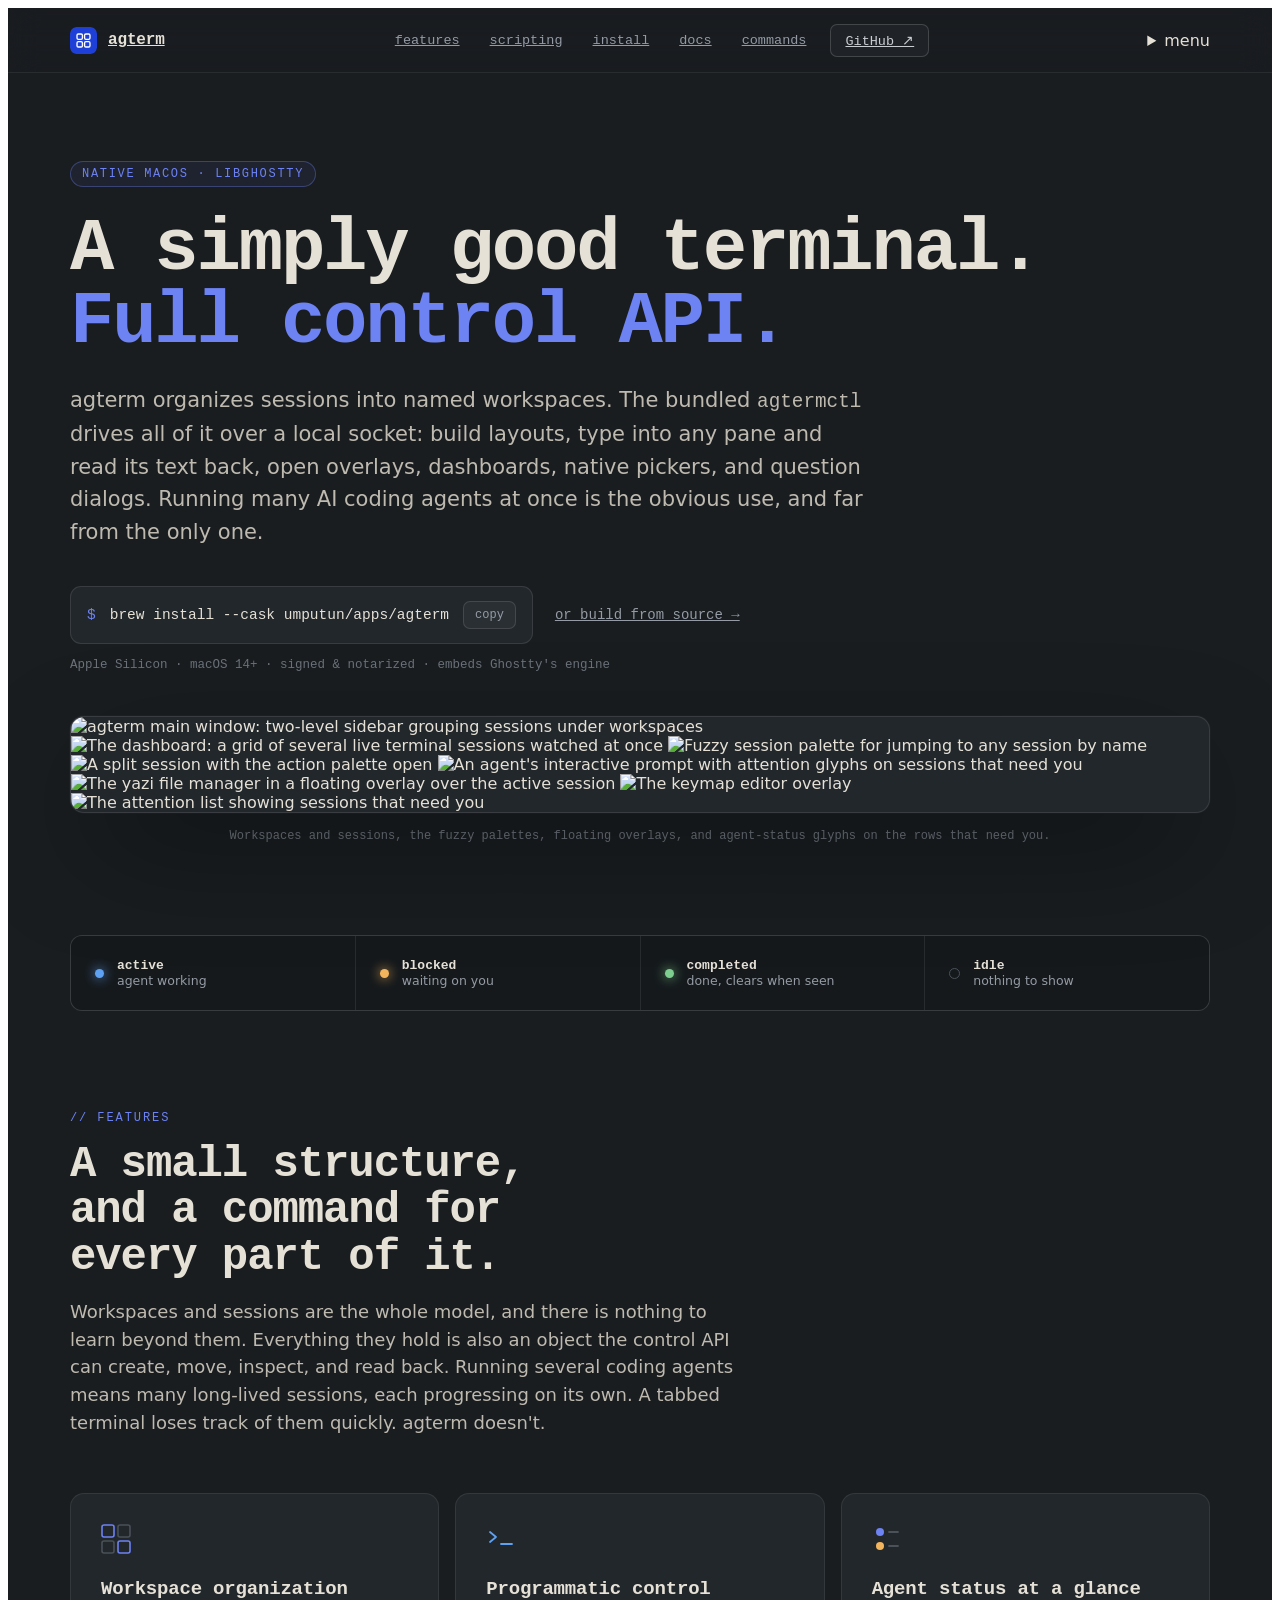
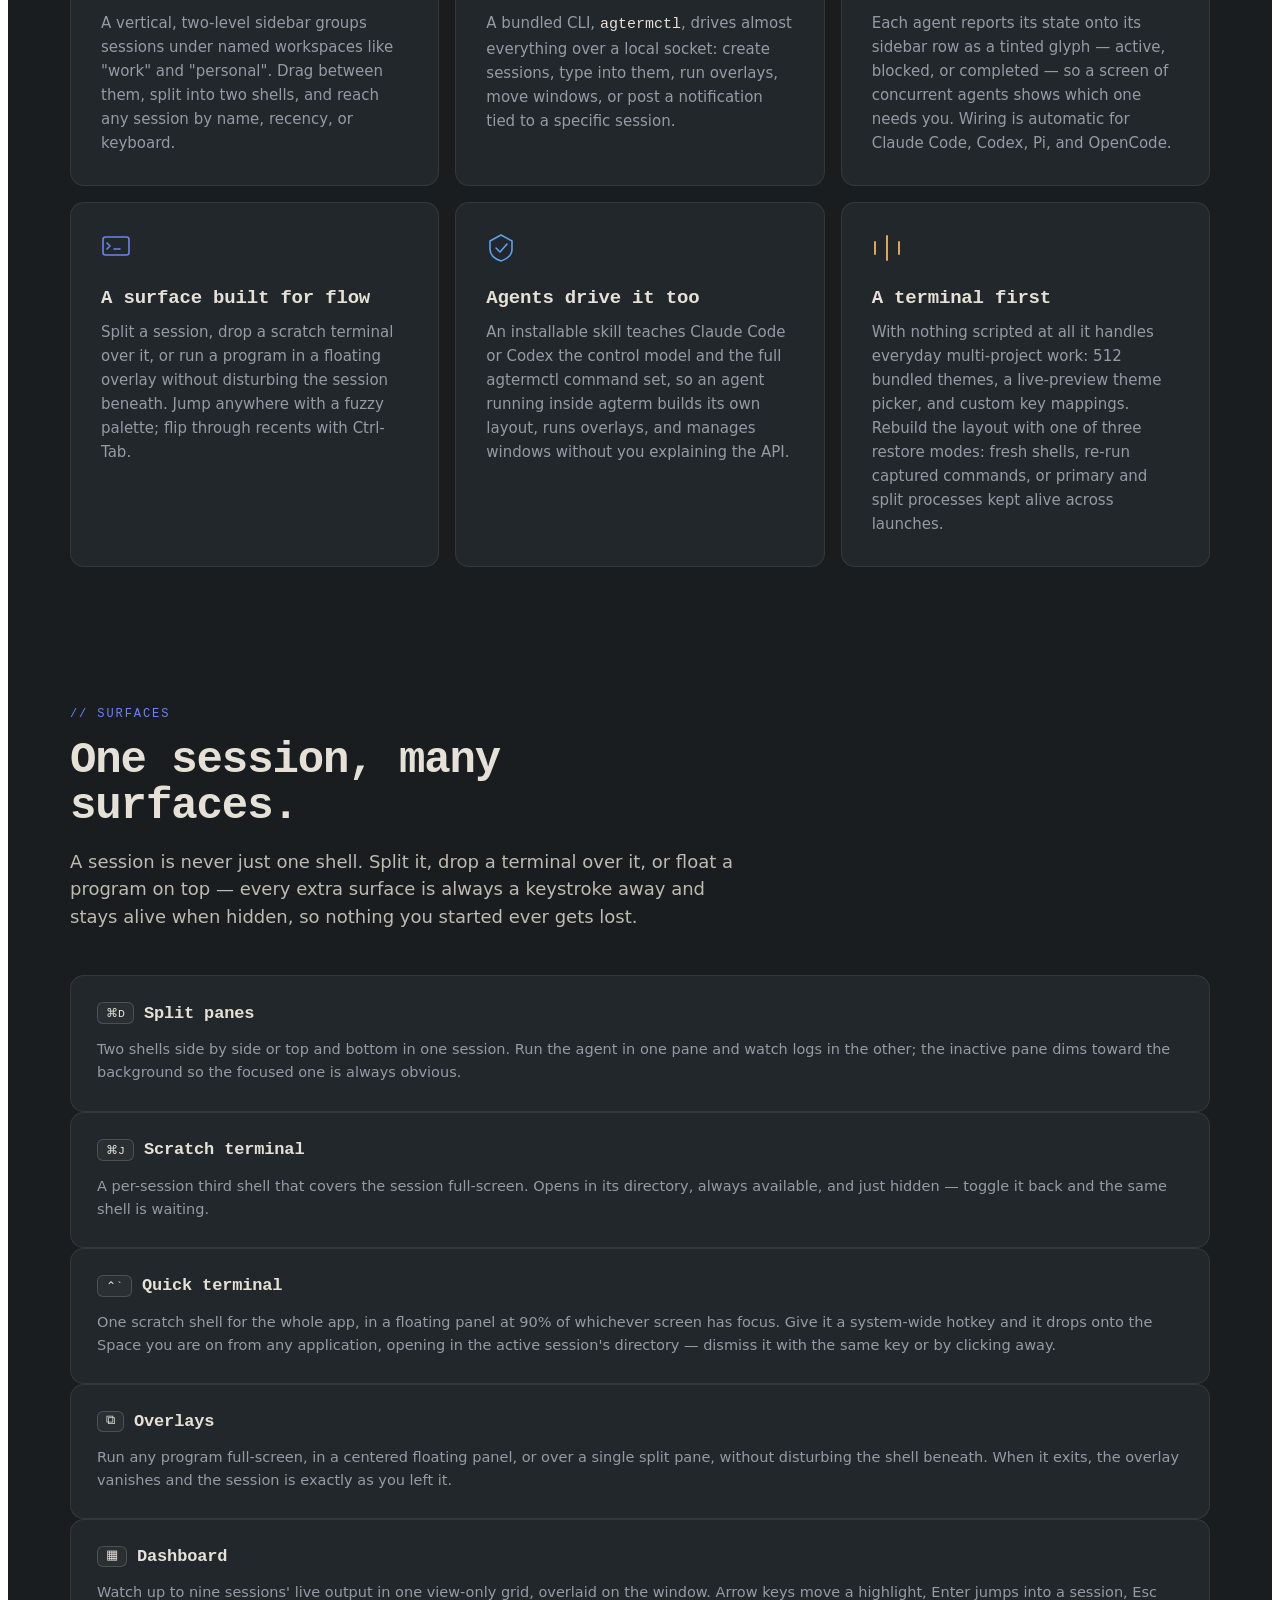
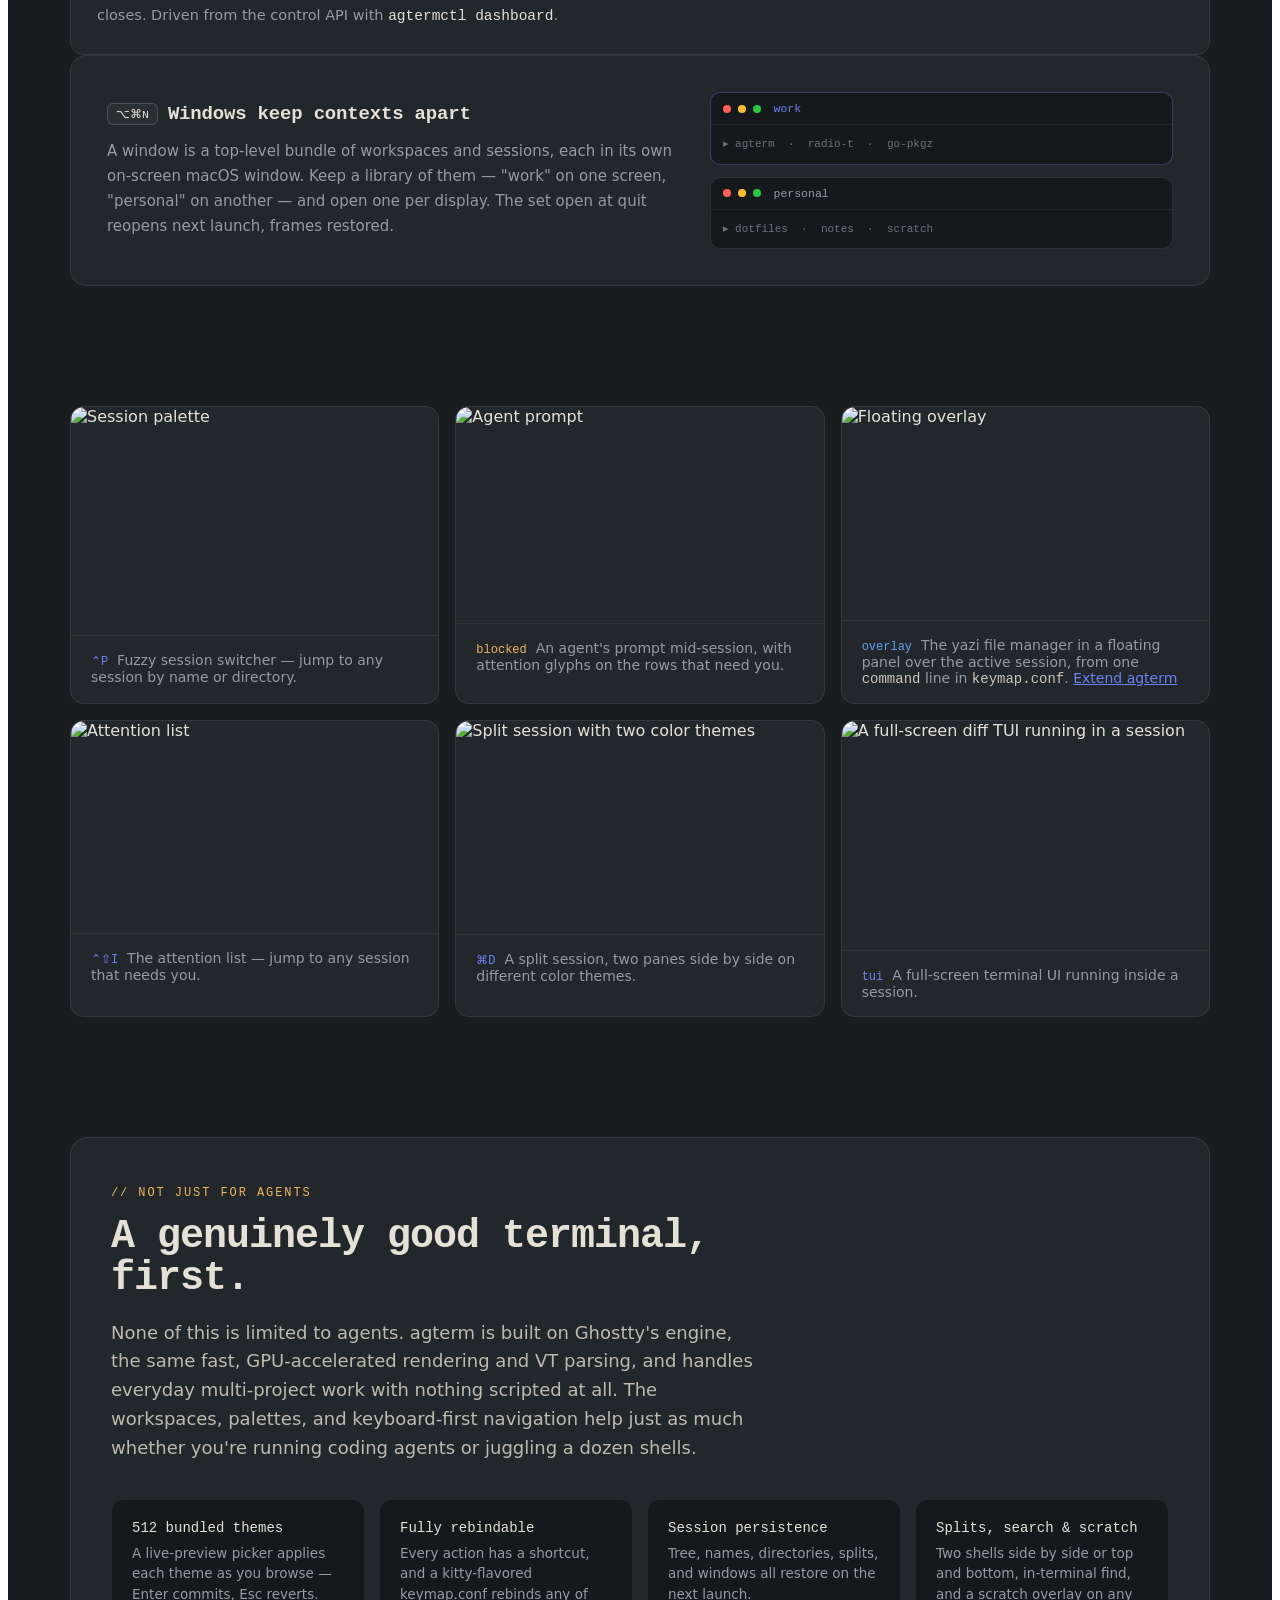
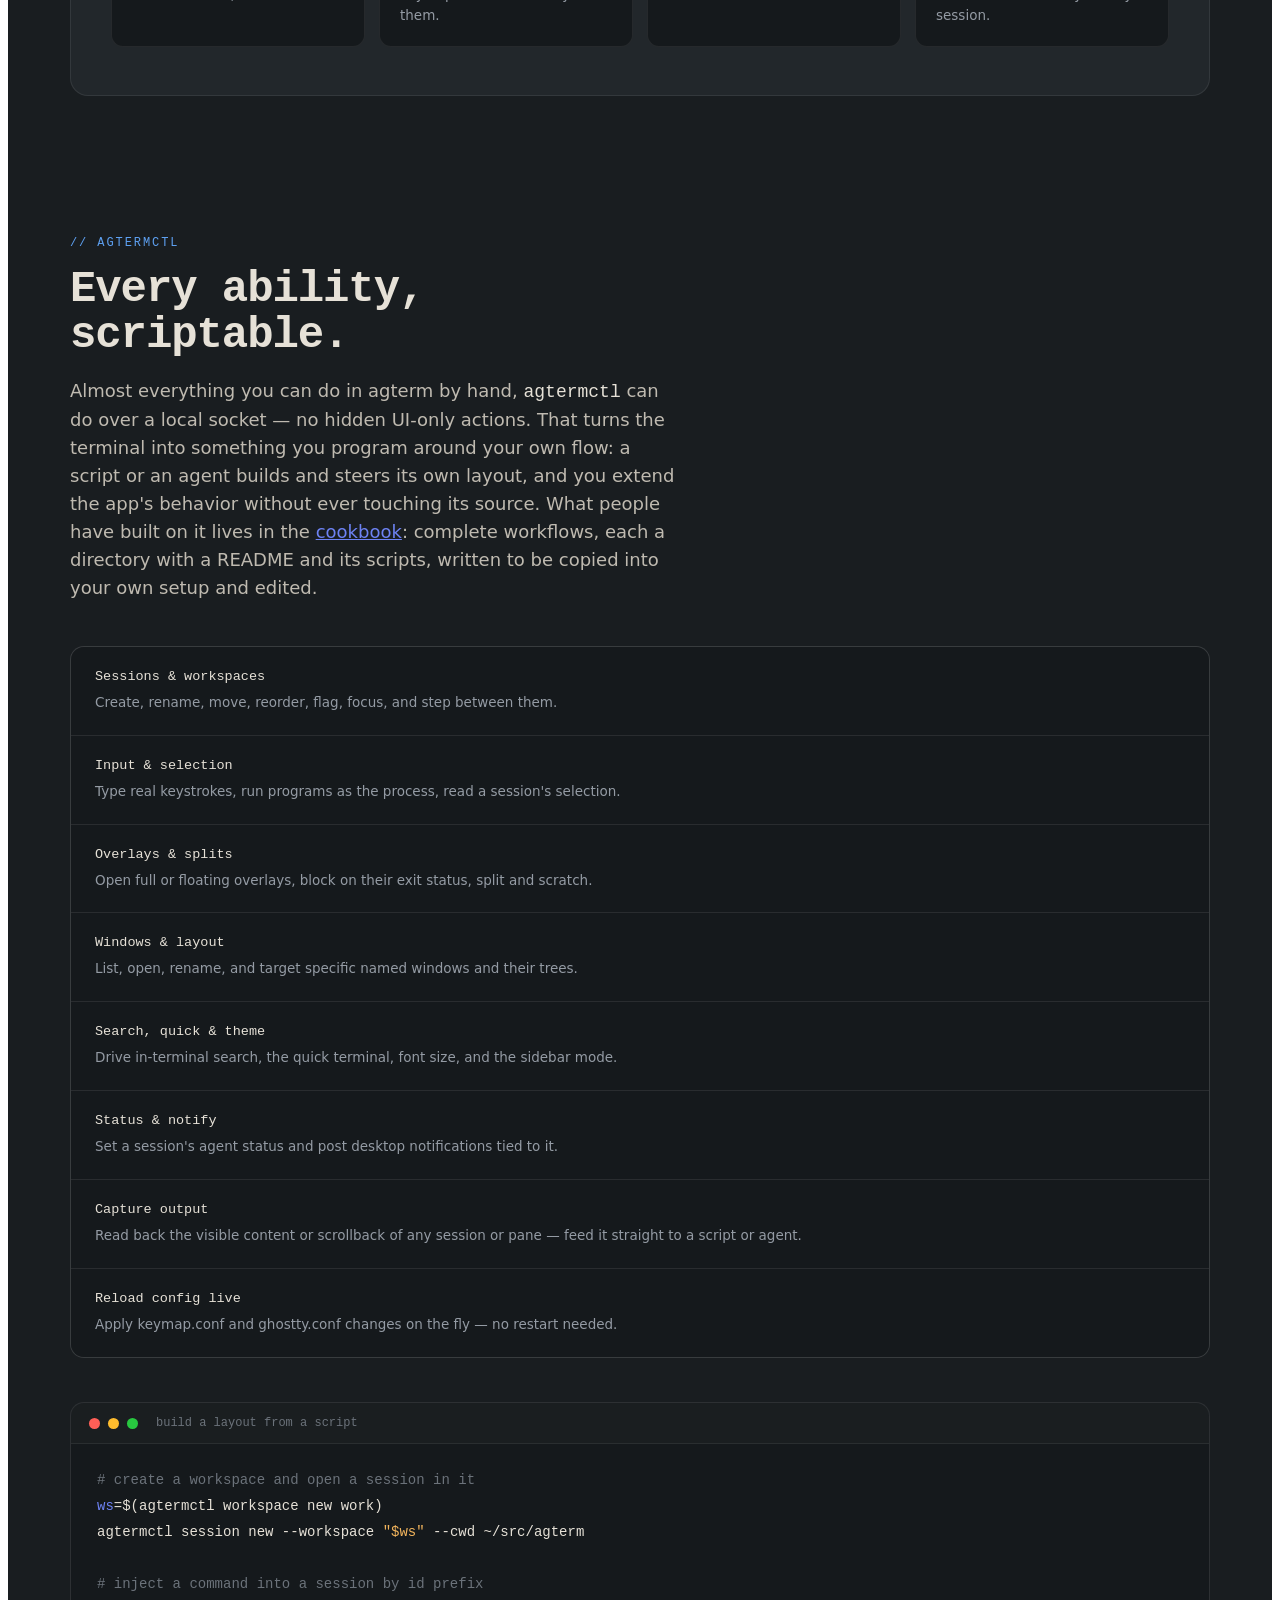
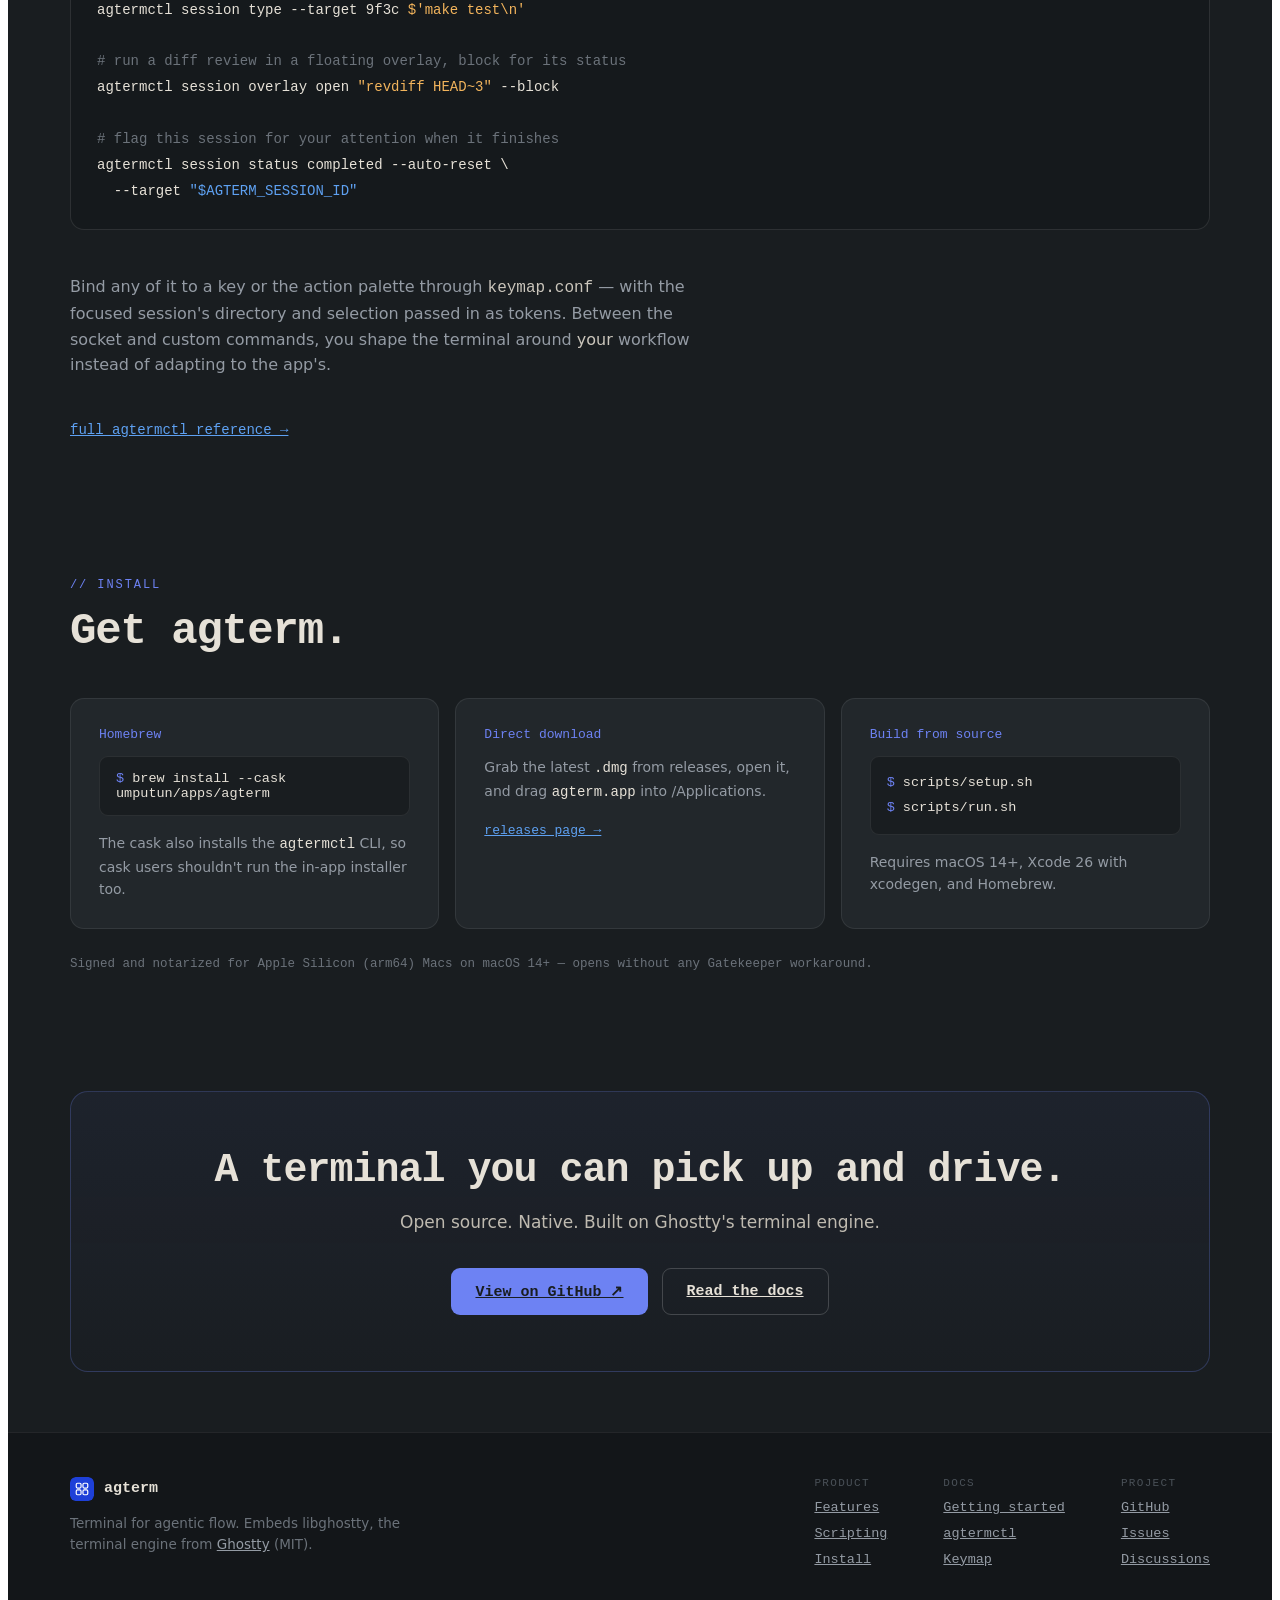
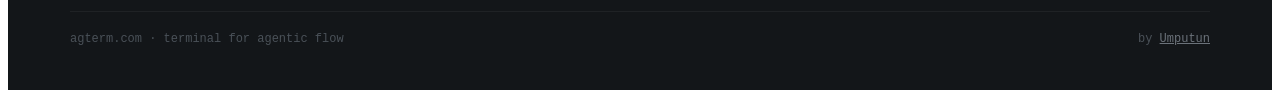
==== commit 9a497c27: "chore(upstream): merge upstream v0.27.1 # Conflicts: #	README.md #	agterm/Resources/agent-status/agt" ====
--- a/site/index.html
+++ b/site/index.html
@@ -54,7 +54,7 @@
         "author": { "@type": "Person", "name": "Umputun", "url": "https://github.com/umputun" },
         "codeRepository": "https://github.com/umputun/agterm",
         "downloadUrl": "https://github.com/umputun/agterm/releases",
-        "softwareVersion": "0.26.0"
+        "softwareVersion": "0.27.1"
       }
     </script>
   </head>
@@ -189,7 +189,7 @@
         <p style="font-size: clamp(17px, 2vw, 21px); line-height: 1.55; color: #bfbab0; max-width: 60ch; margin: 0 0 38px">
           agterm organizes sessions into named workspaces. The bundled
           <code style="font-family: &quot;JetBrains Mono&quot;, monospace; font-size: 0.92em">agtermctl</code> drives all of it over
-          a local socket: build layouts, type into any pane and read its text back, open overlays, dashboards, and native pickers.
+          a local socket: build layouts, type into any pane and read its text back, open overlays, dashboards, native pickers, and question dialogs.
           Running many AI coding agents at once is the obvious use, and far from the only one.
         </p>
 
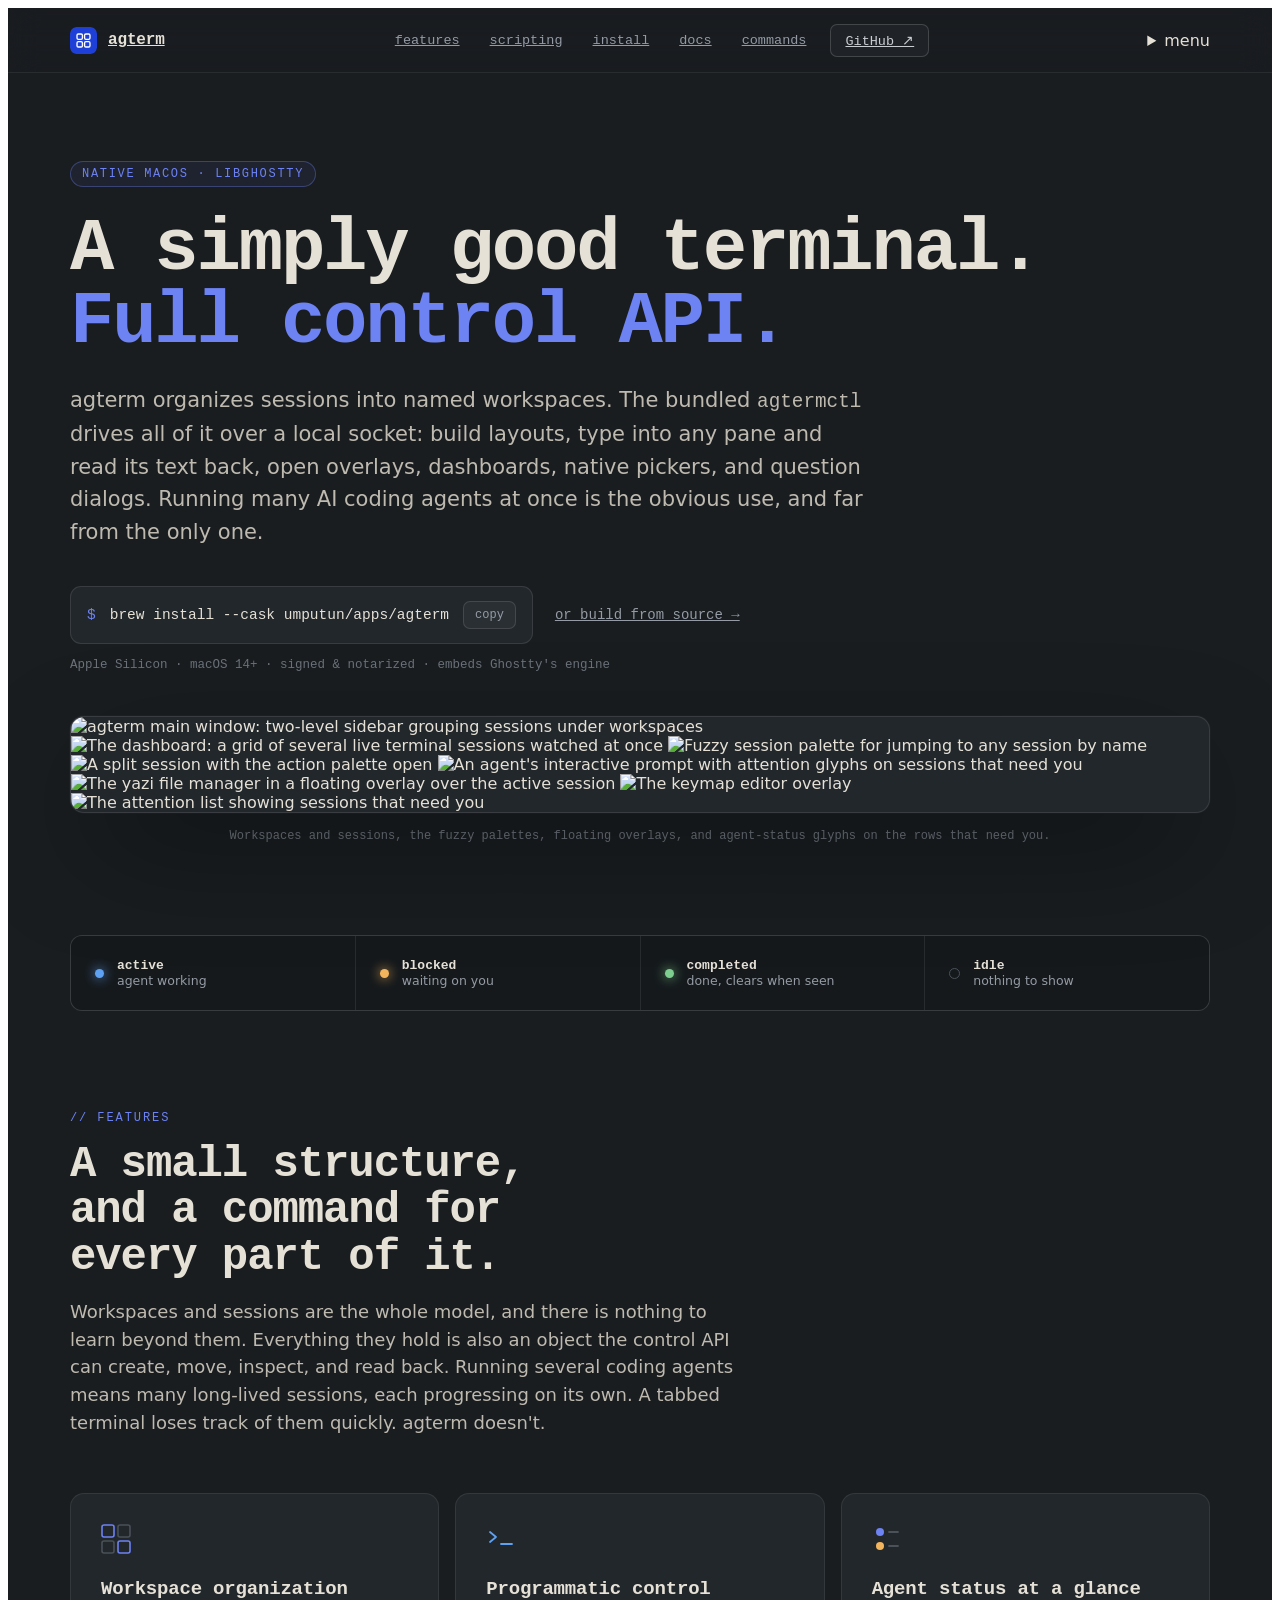
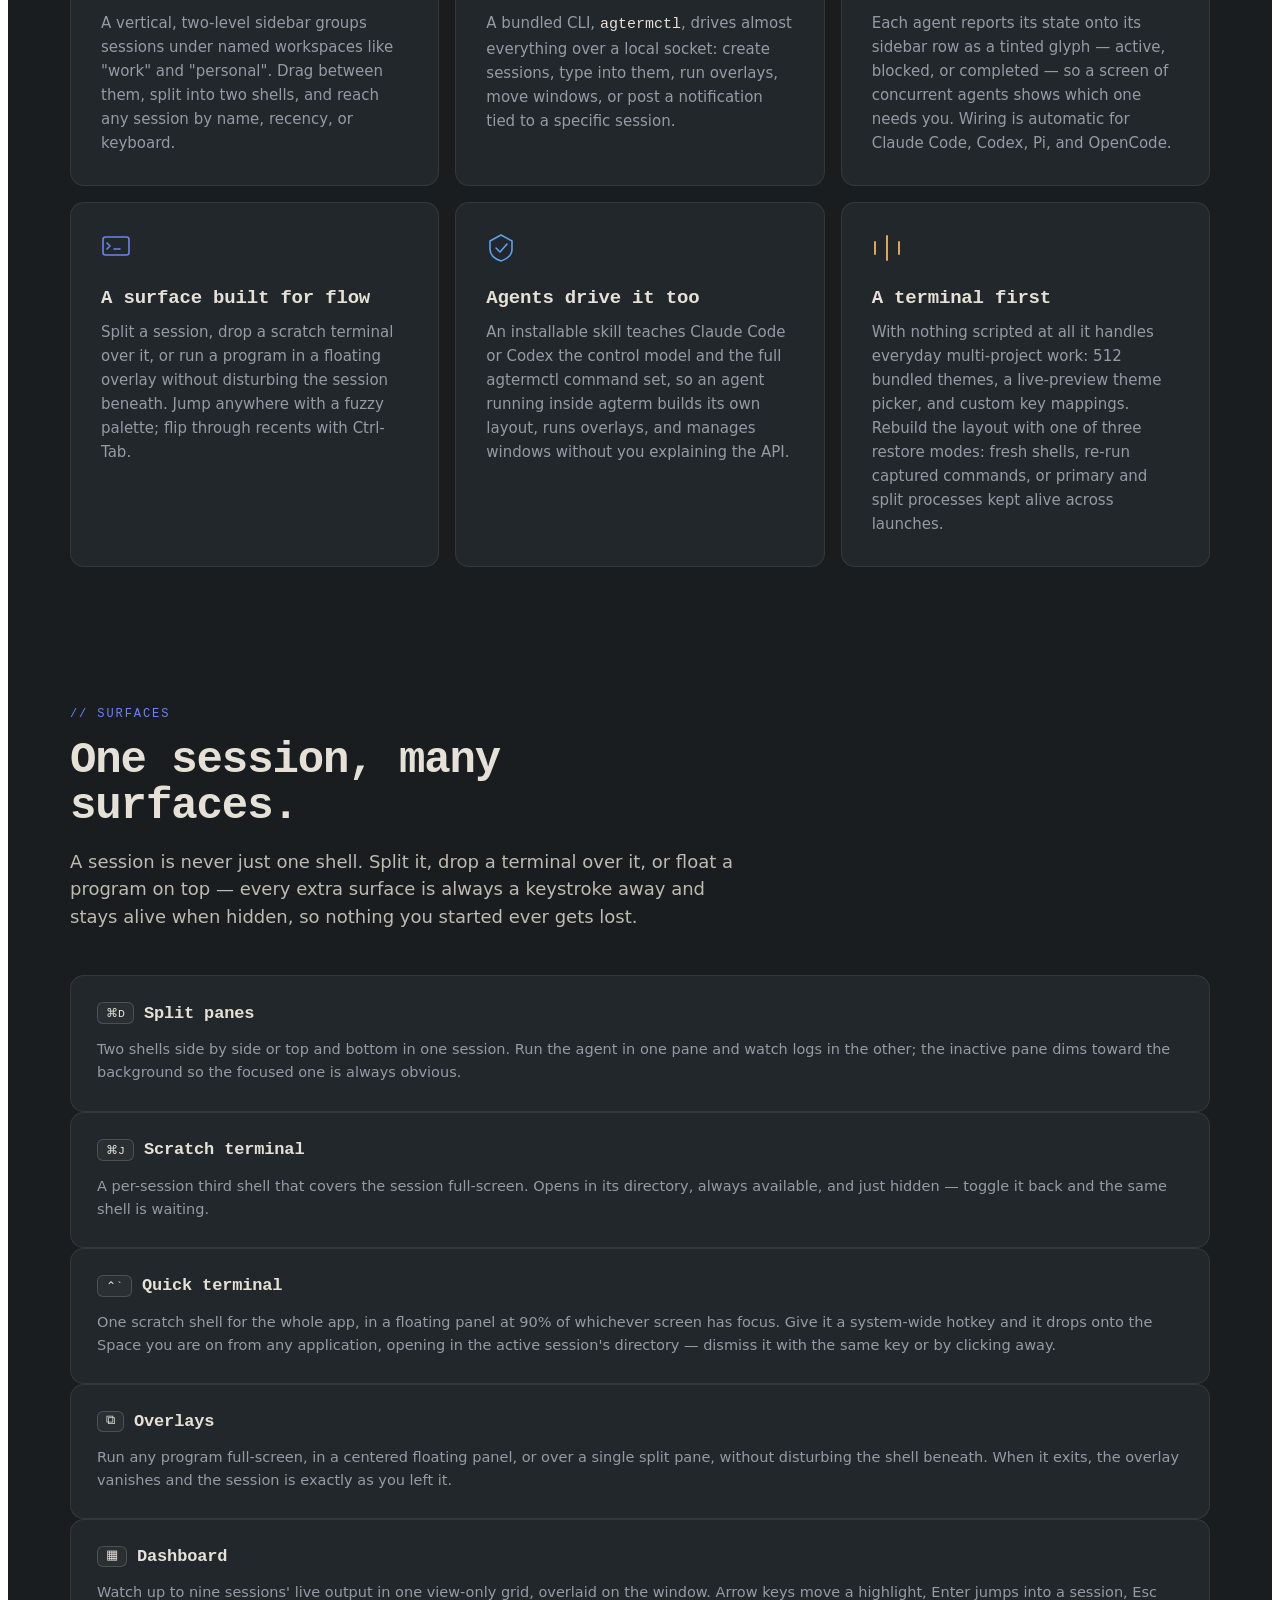
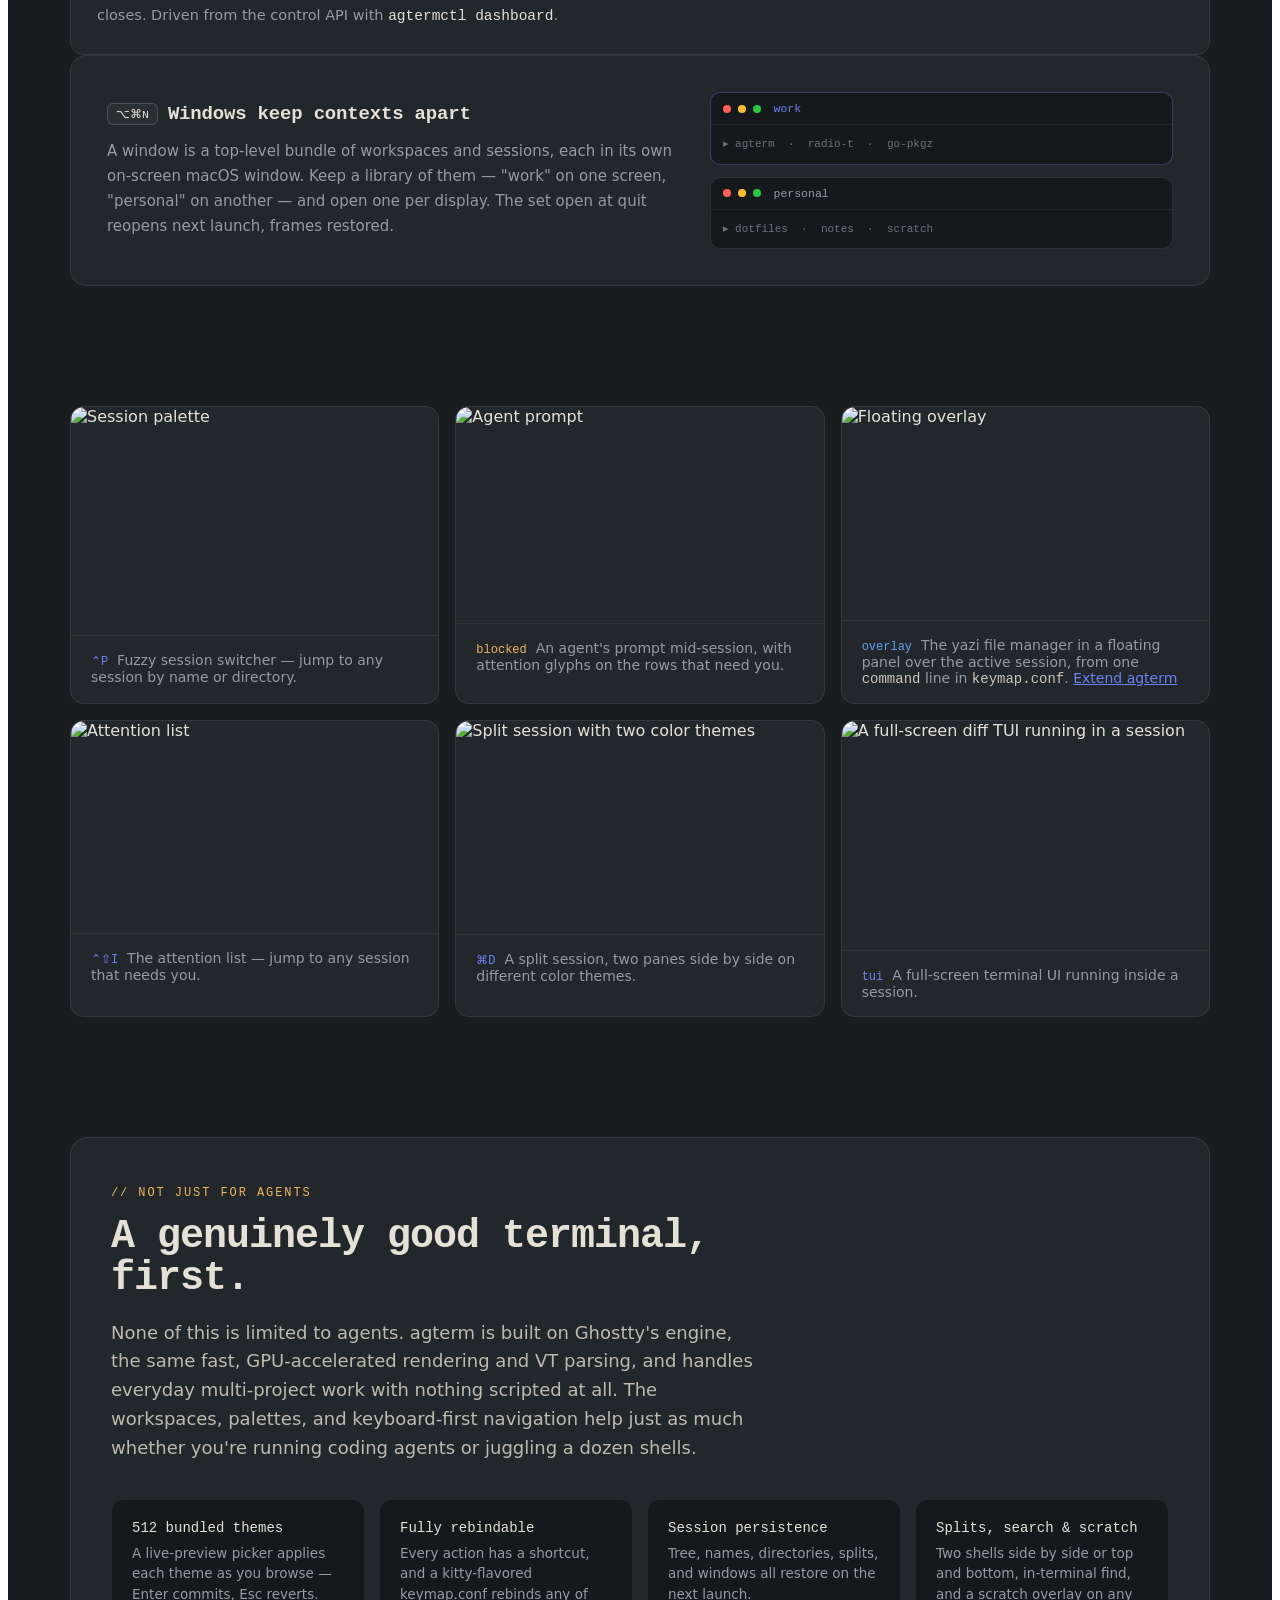
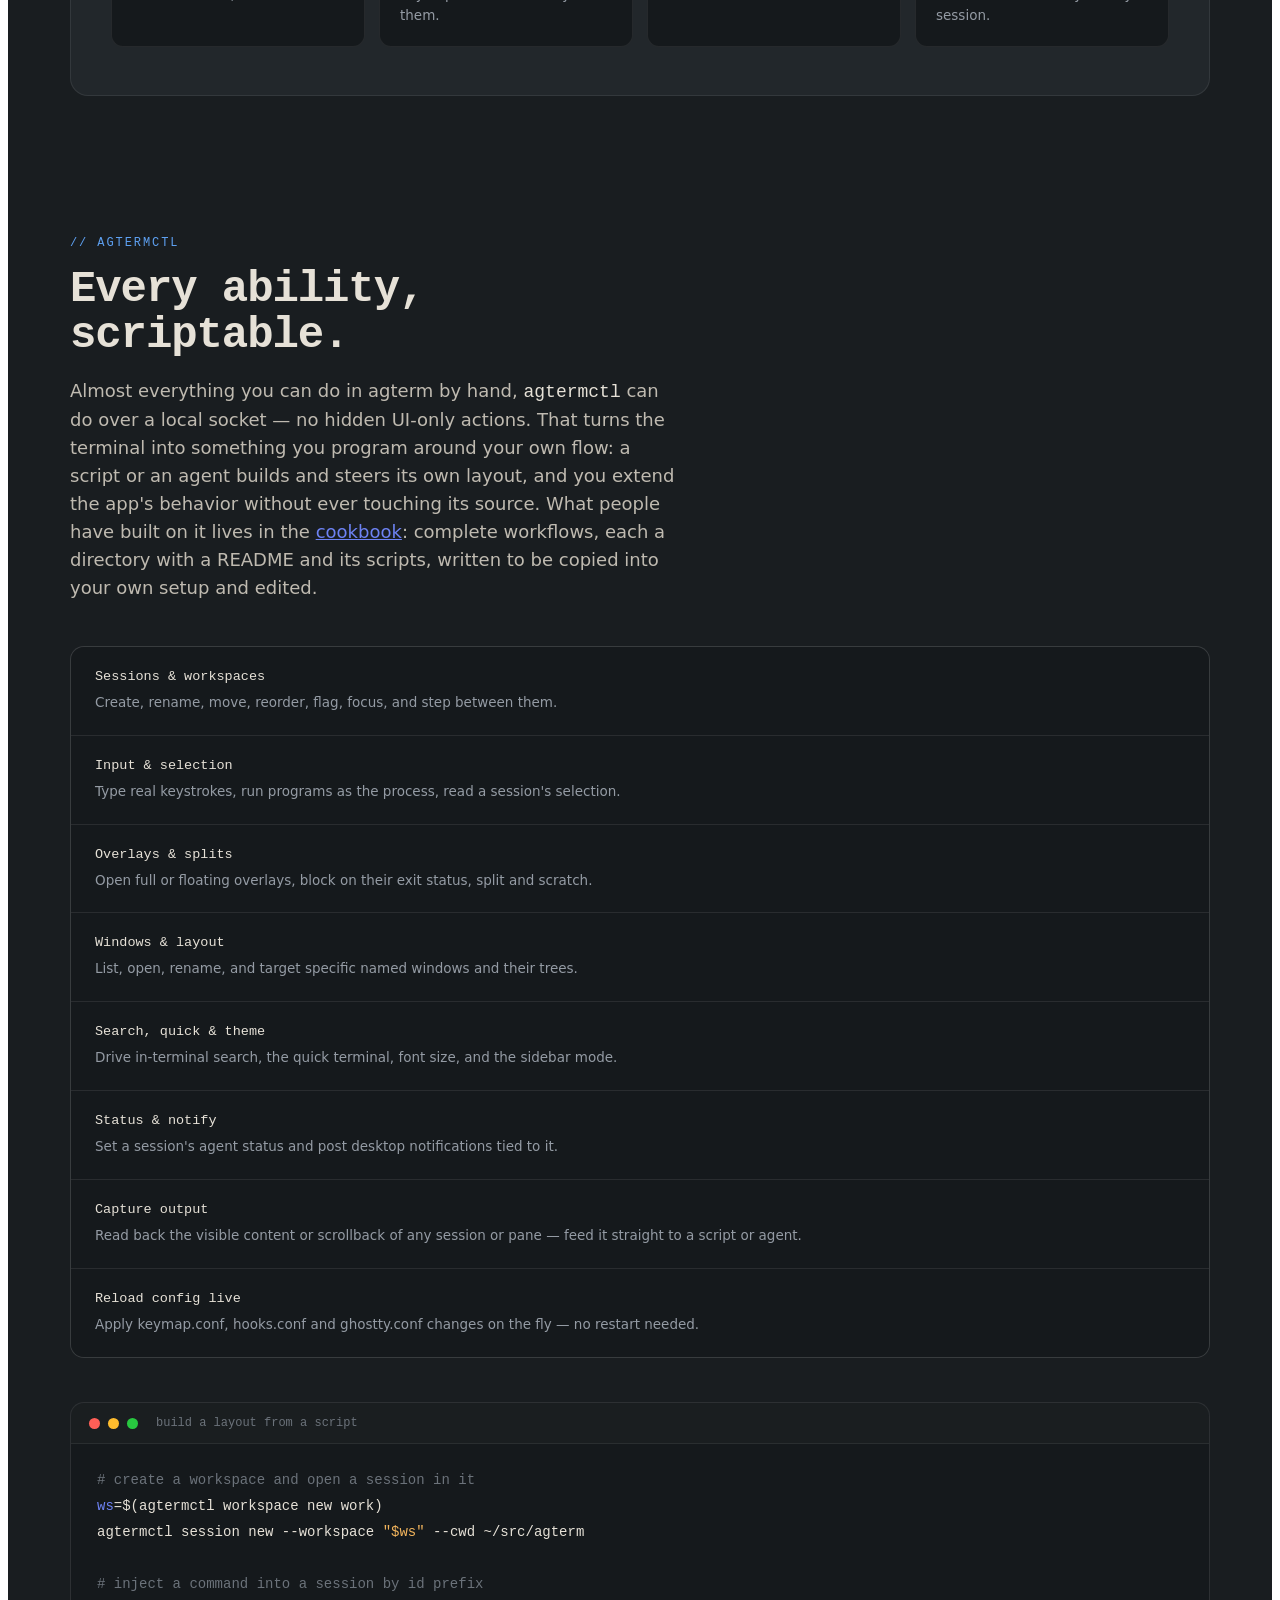
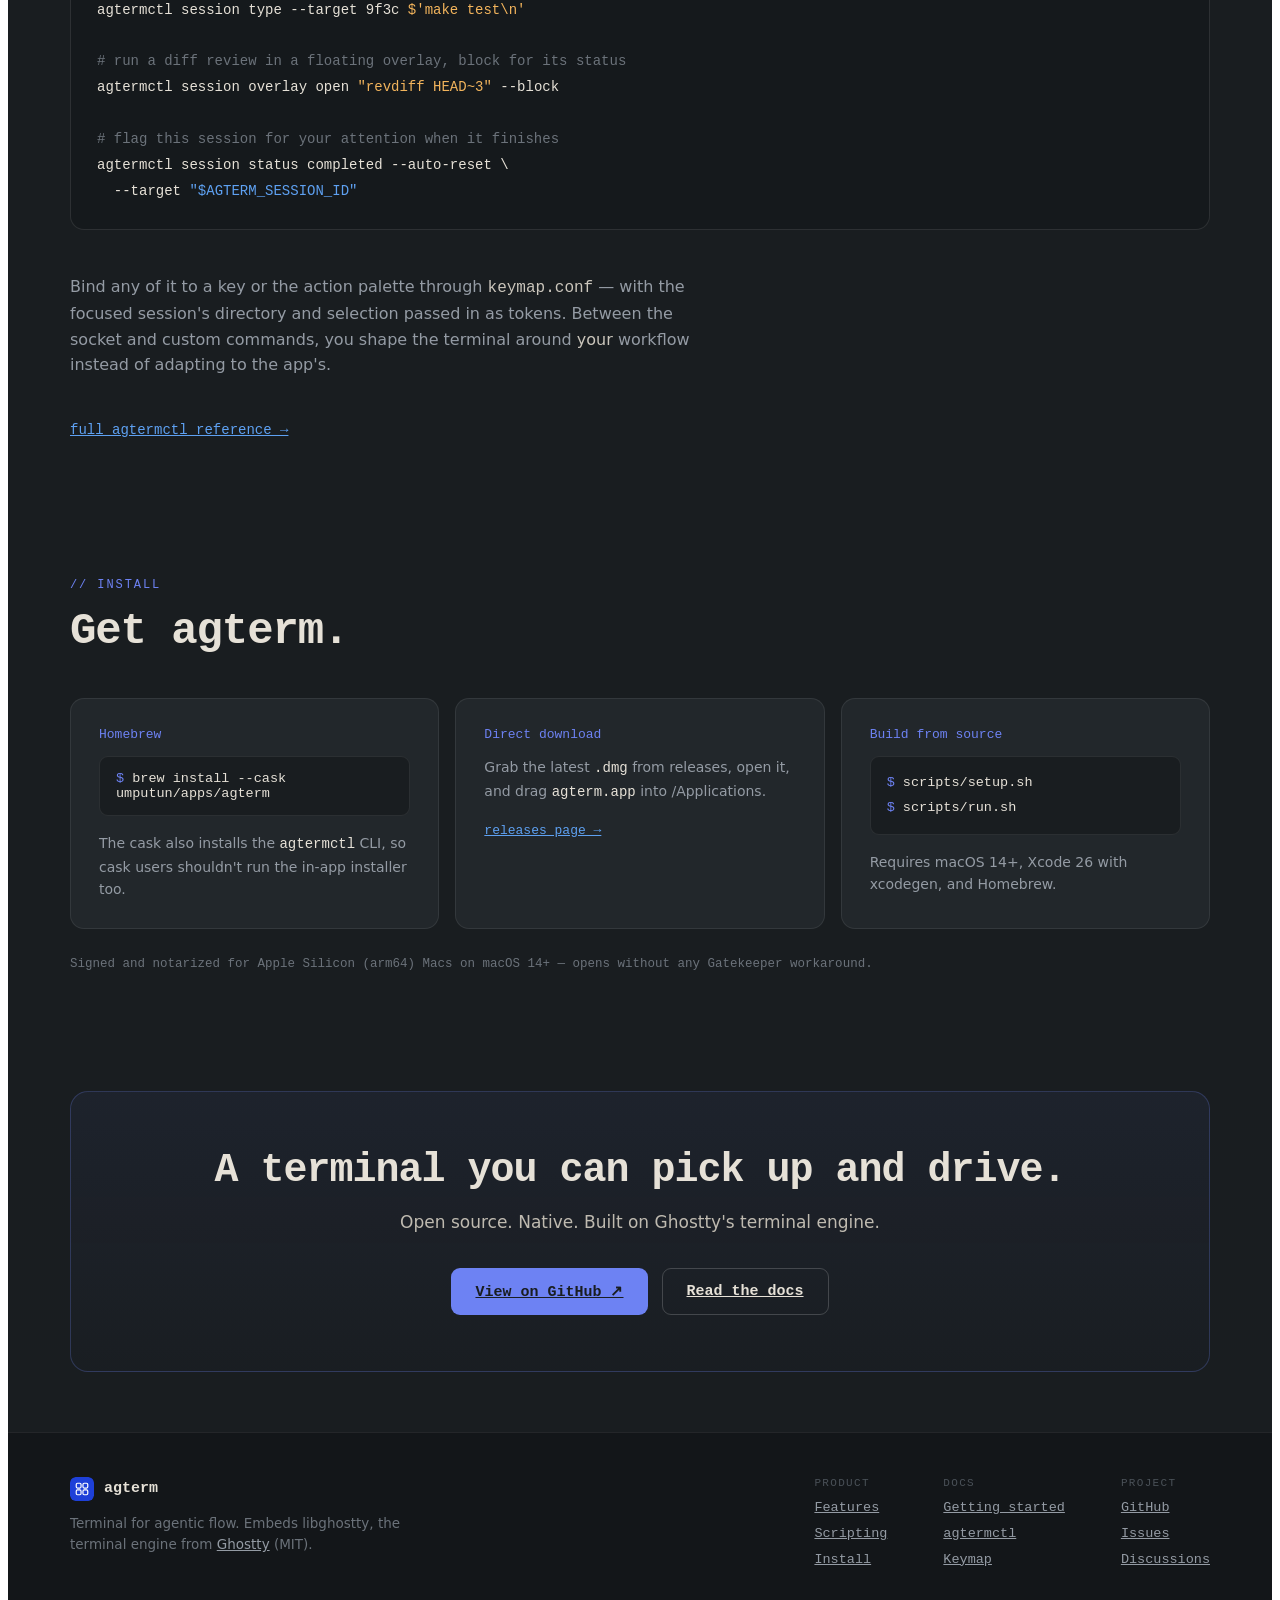
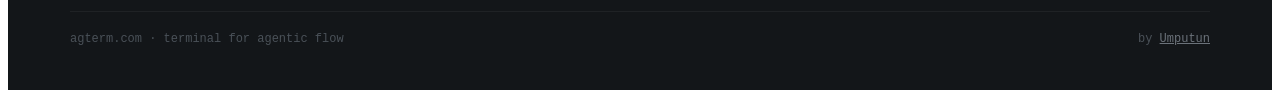
==== commit 4031fc40: "chore(upstream): merge upstream v0.32.0 Claude-Session: https://claude.ai/code/session_012ANQPz4qFGe" ====
--- a/site/index.html
+++ b/site/index.html
@@ -54,7 +54,7 @@
         "author": { "@type": "Person", "name": "Umputun", "url": "https://github.com/umputun" },
         "codeRepository": "https://github.com/umputun/agterm",
         "downloadUrl": "https://github.com/umputun/agterm/releases",
-        "softwareVersion": "0.27.1"
+        "softwareVersion": "0.32.0"
       }
     </script>
   </head>
@@ -1234,7 +1234,7 @@
                 Reload config live
               </div>
               <p style="font-size: 13.5px; line-height: 1.55; color: #949ba4; margin: 0">
-                Apply keymap.conf and ghostty.conf changes on the fly — no restart needed.
+                Apply keymap.conf, hooks.conf and ghostty.conf changes on the fly — no restart needed.
               </p>
             </div>
           </div>
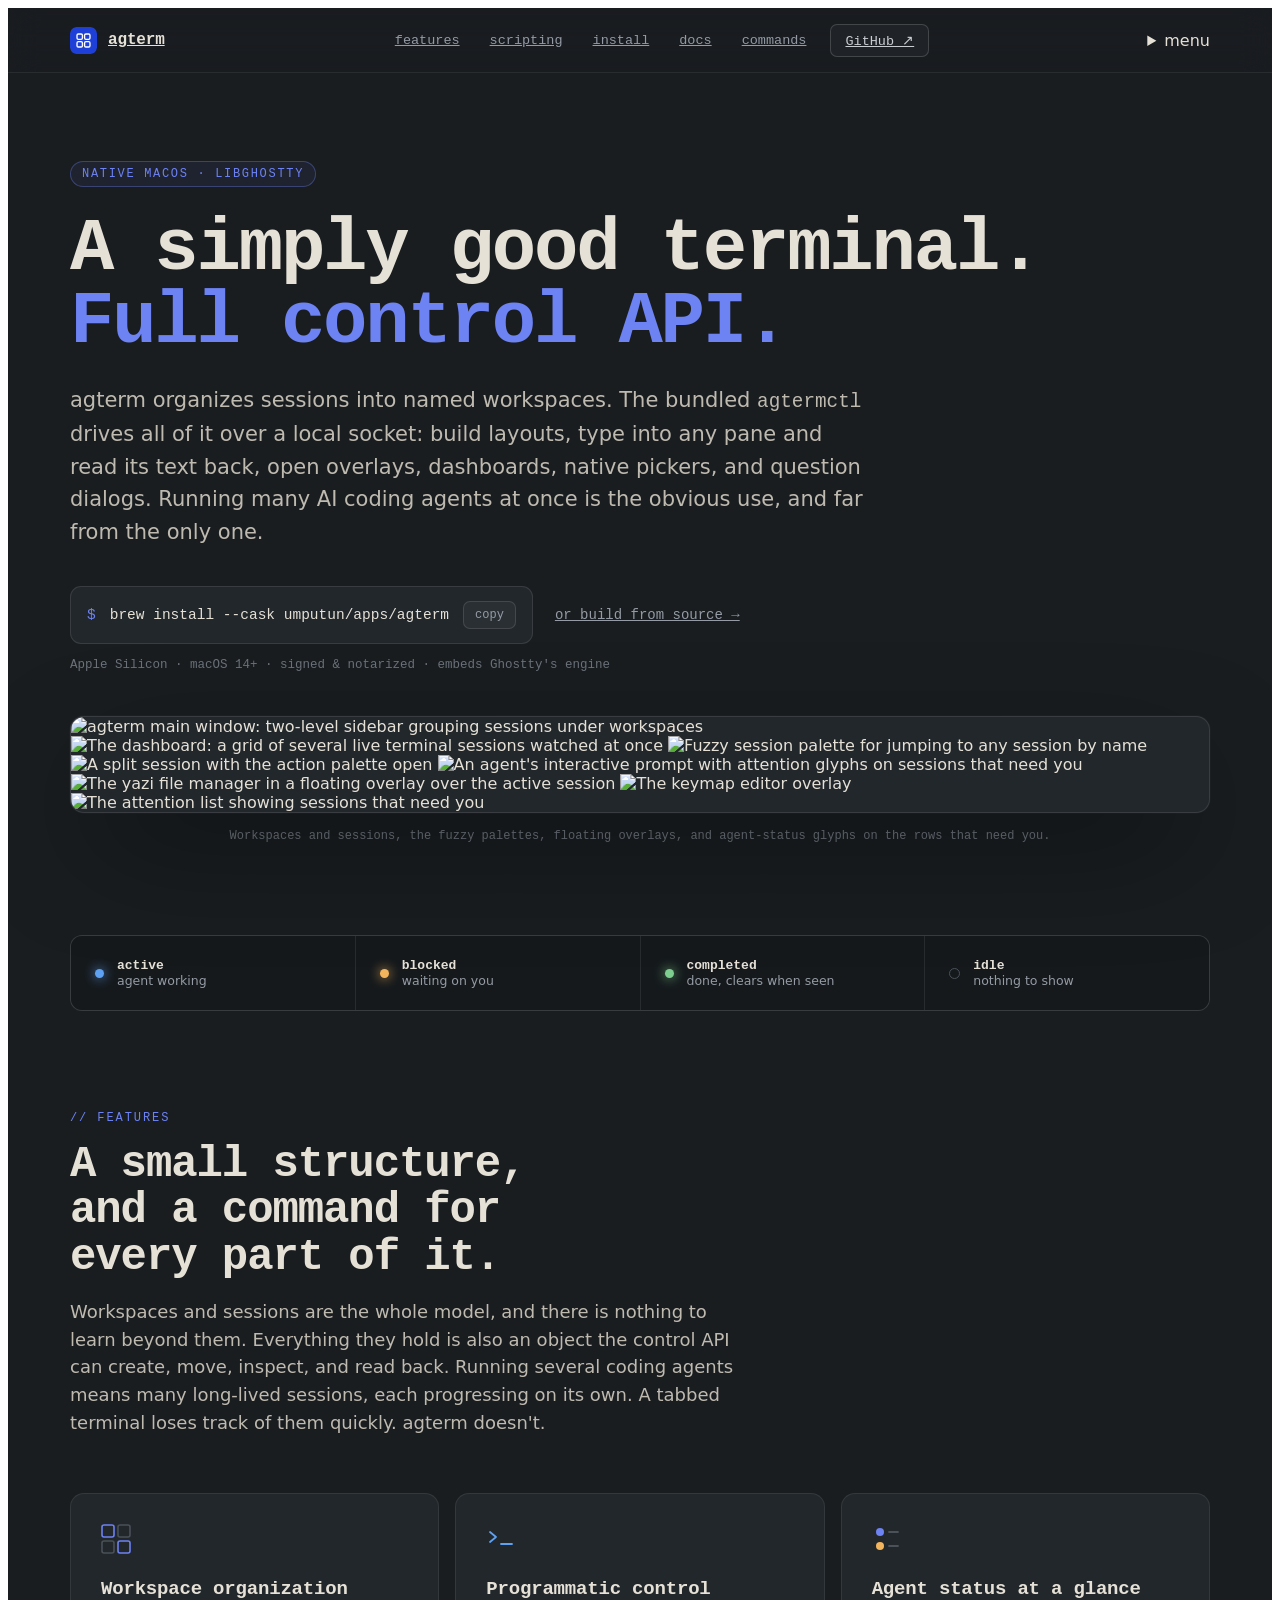
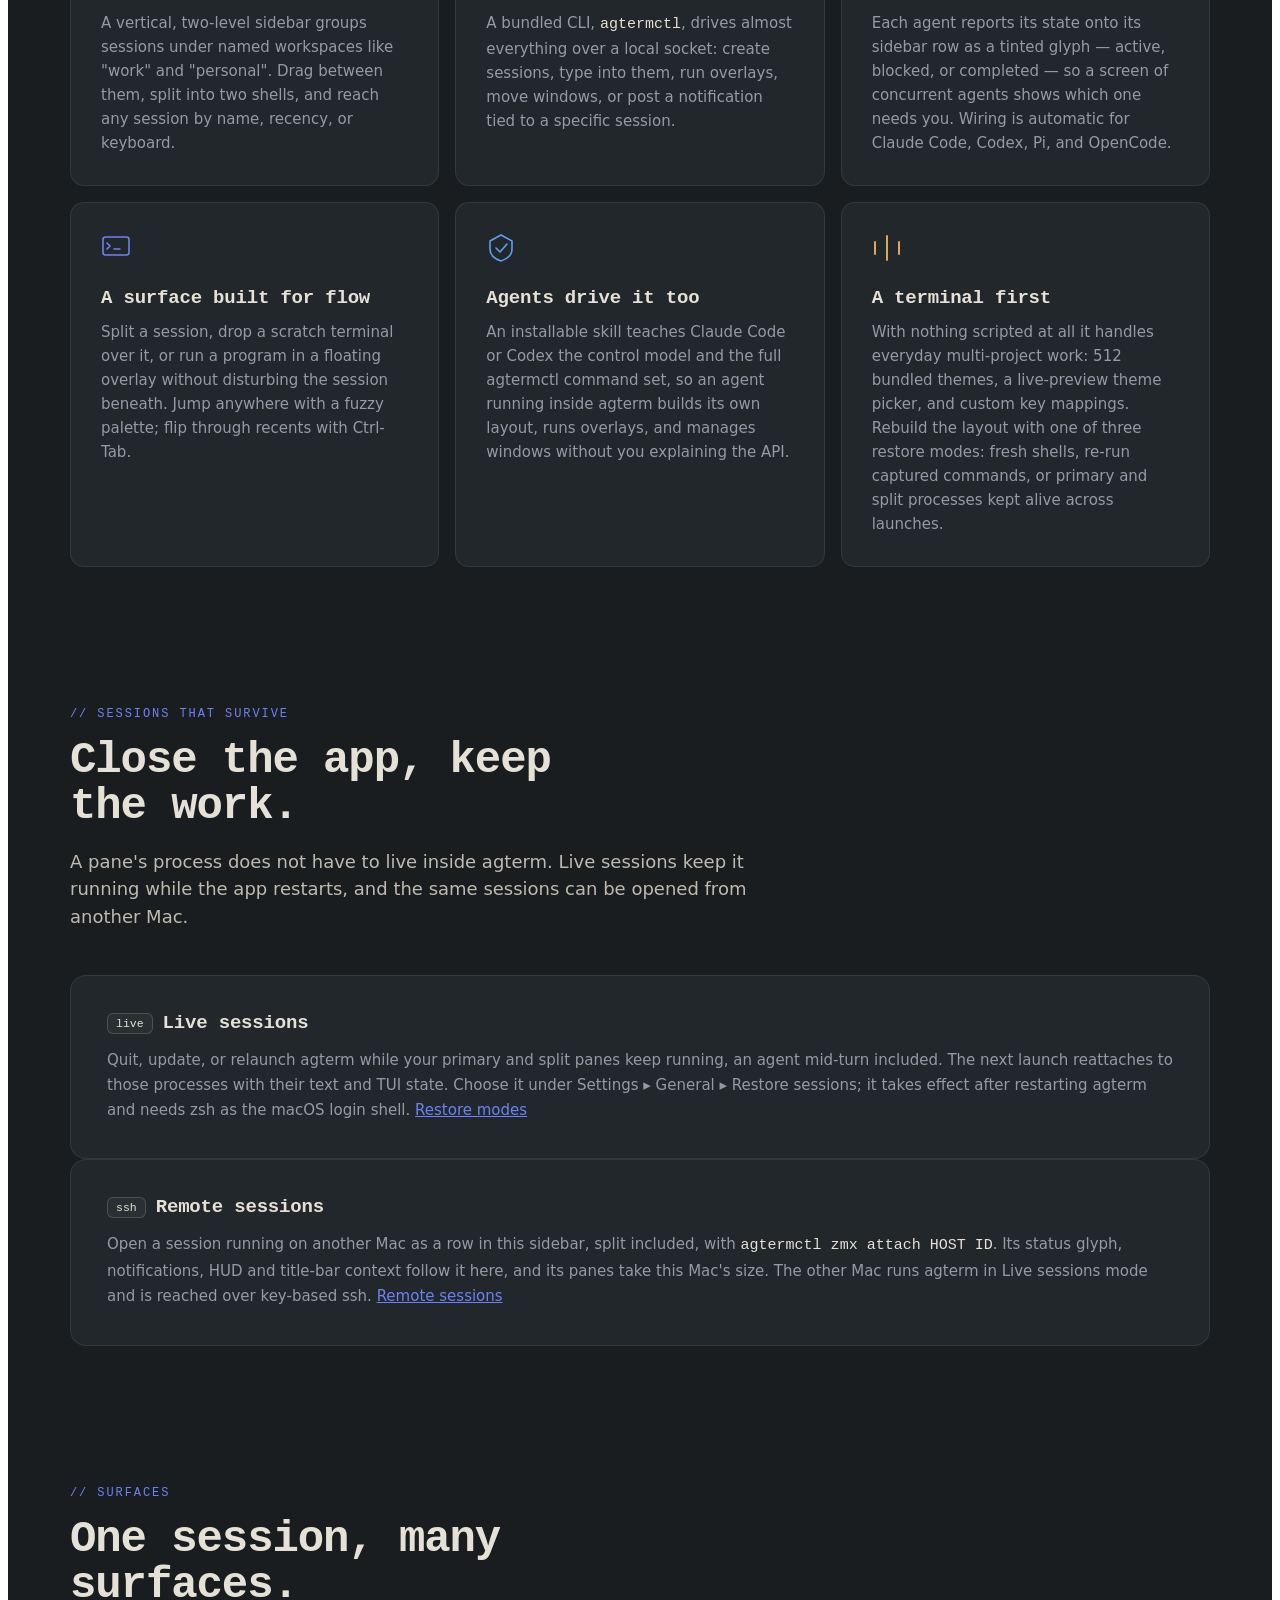
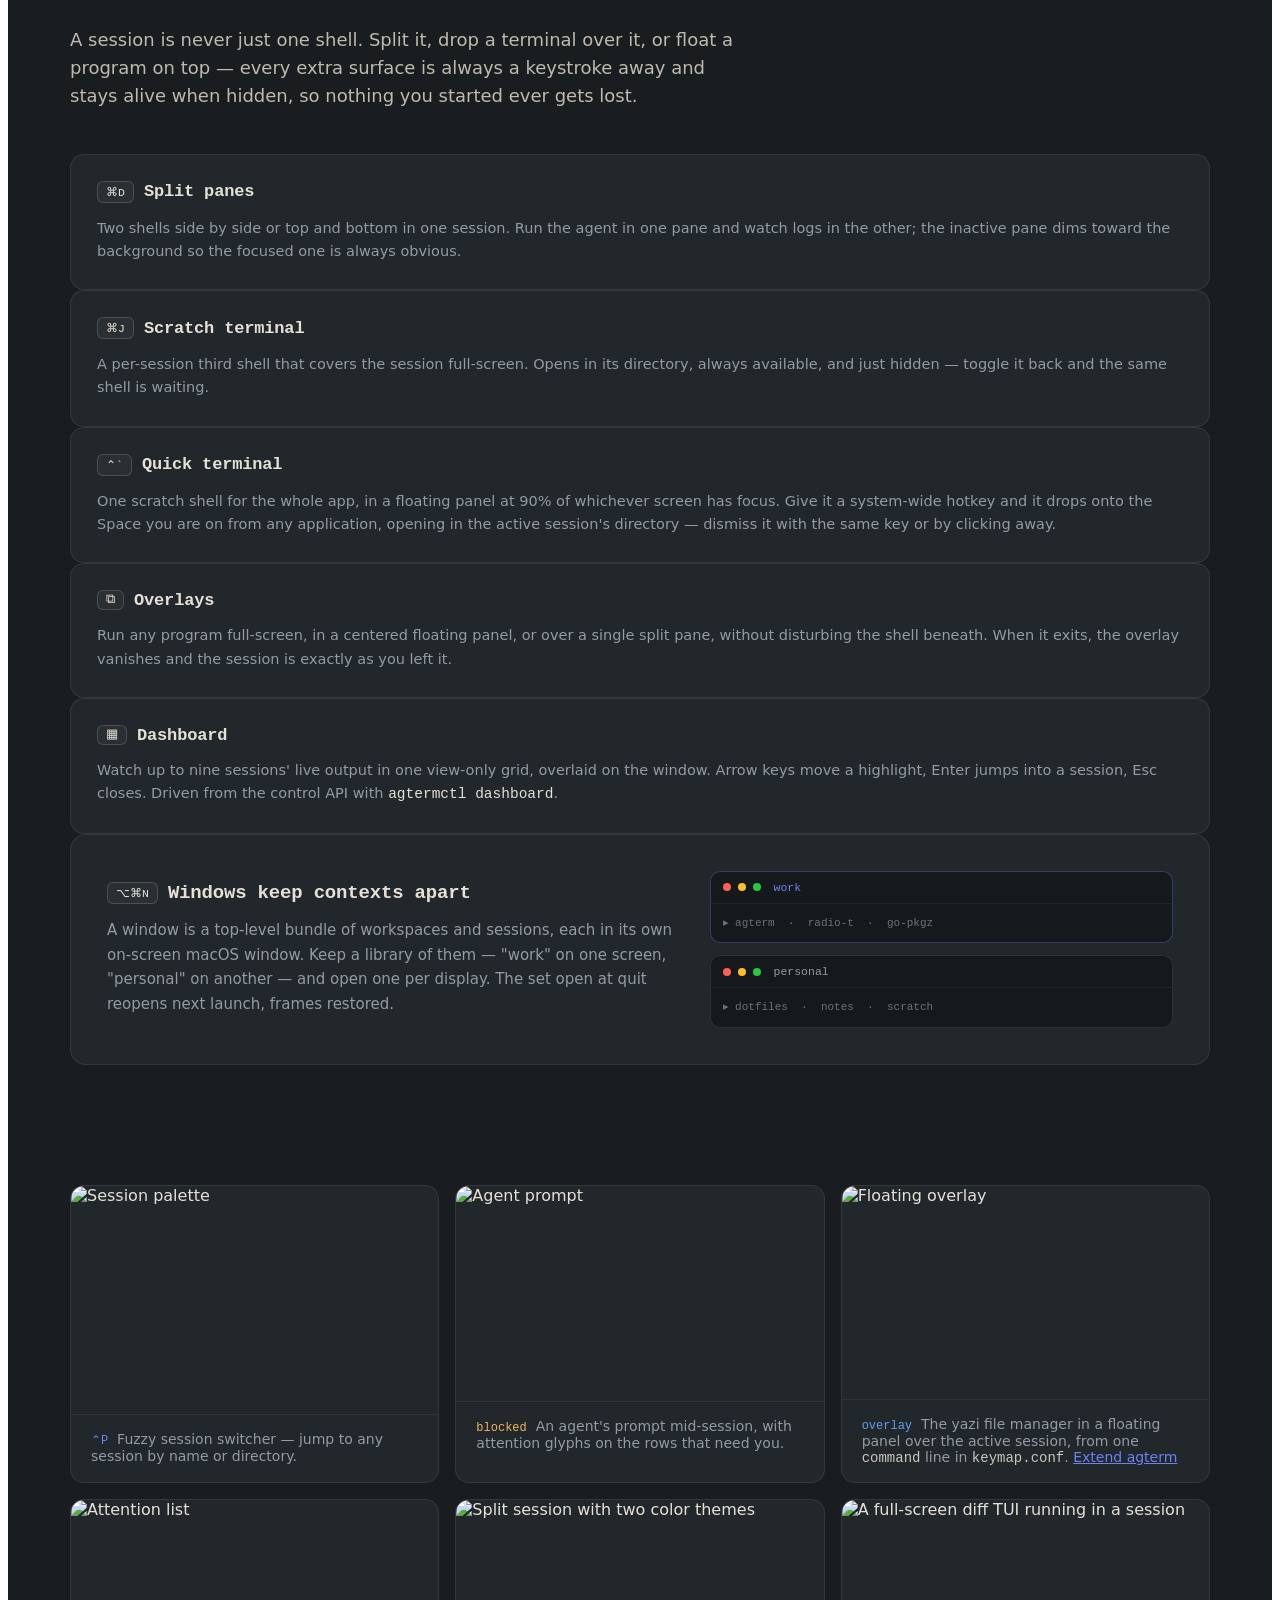
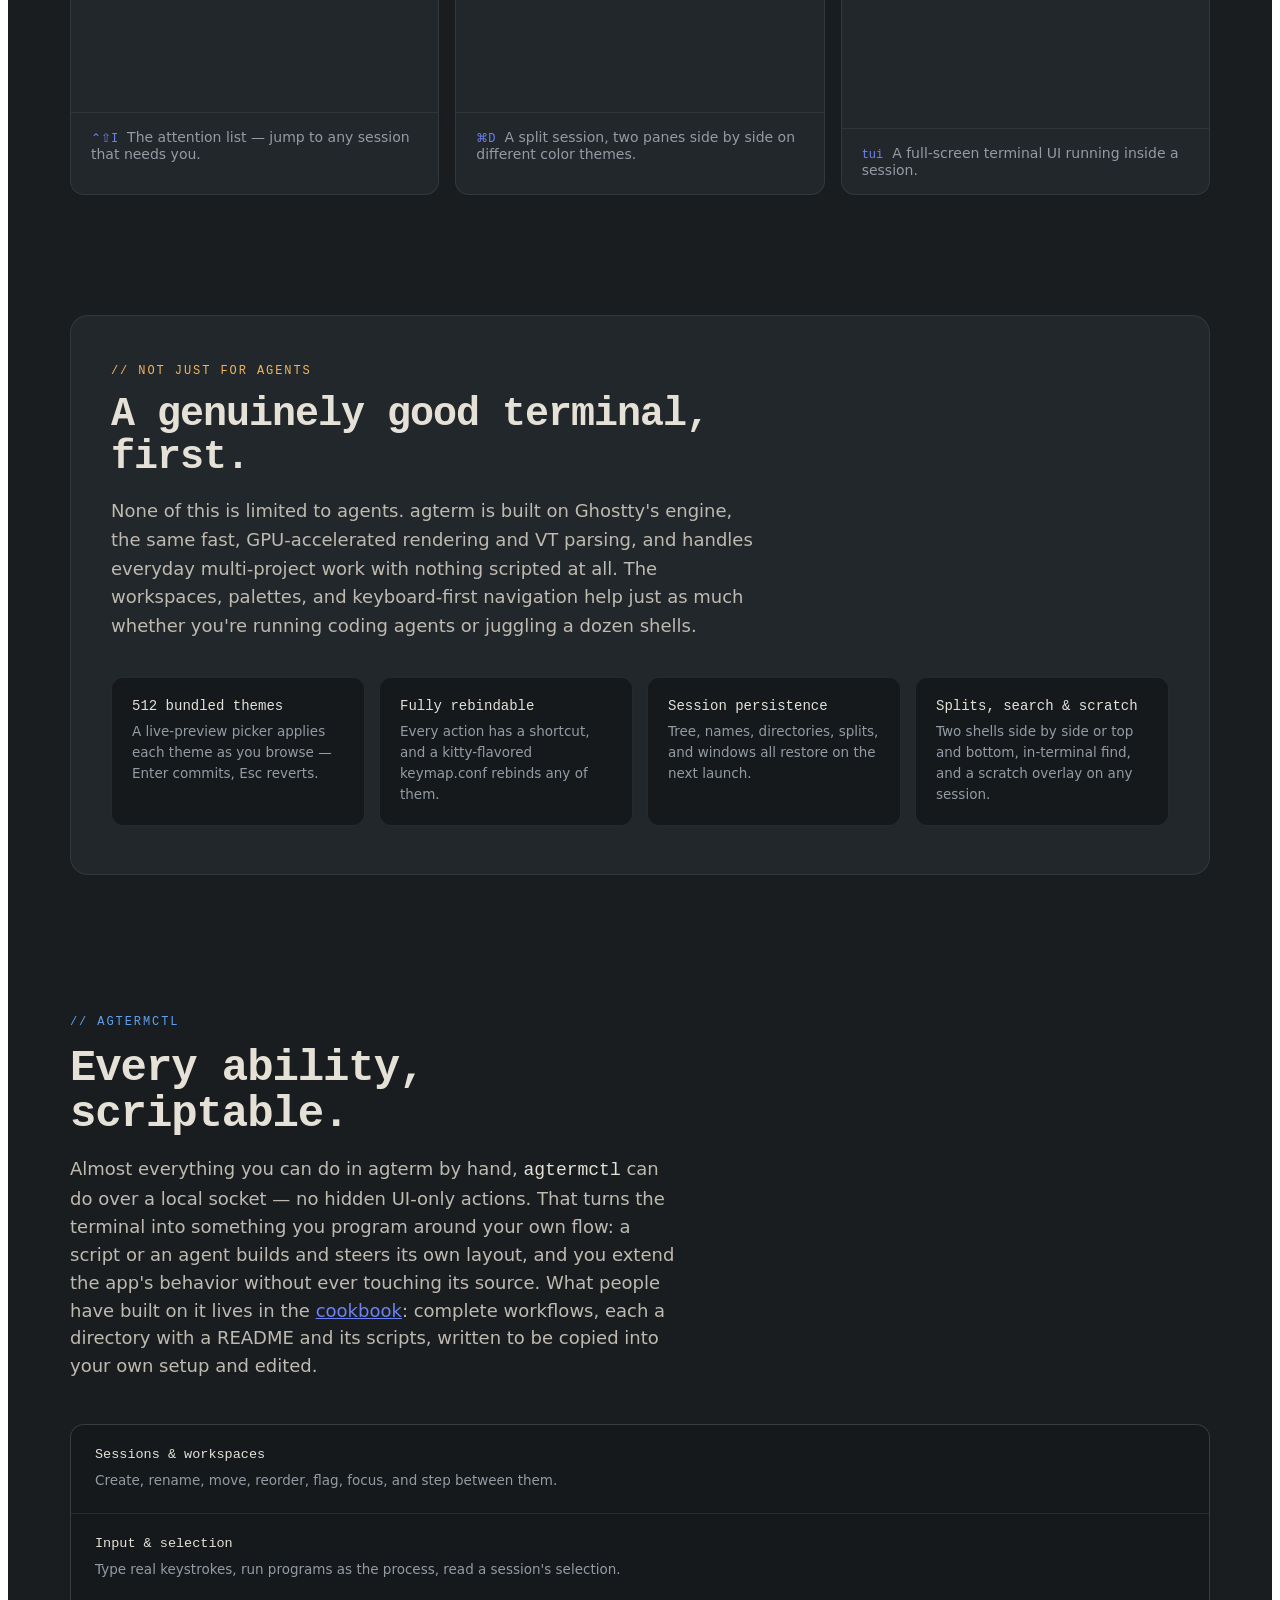
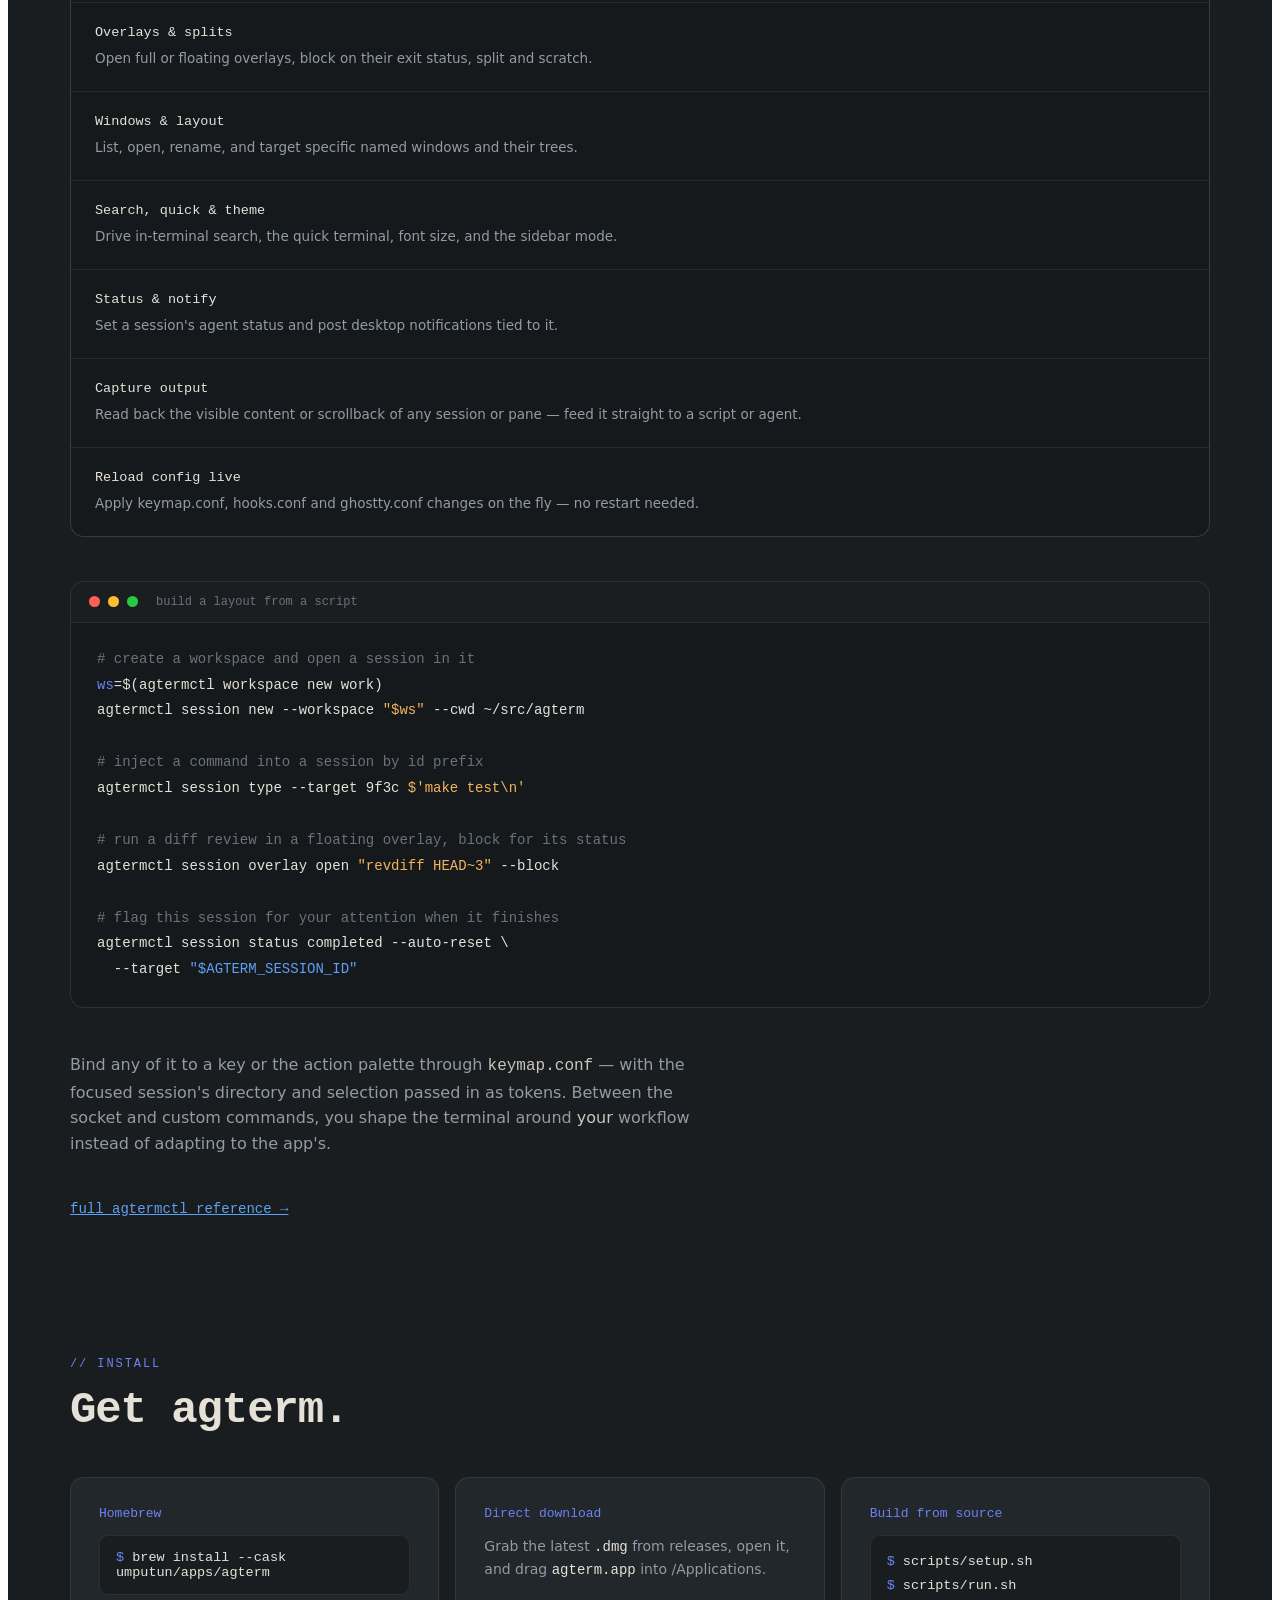
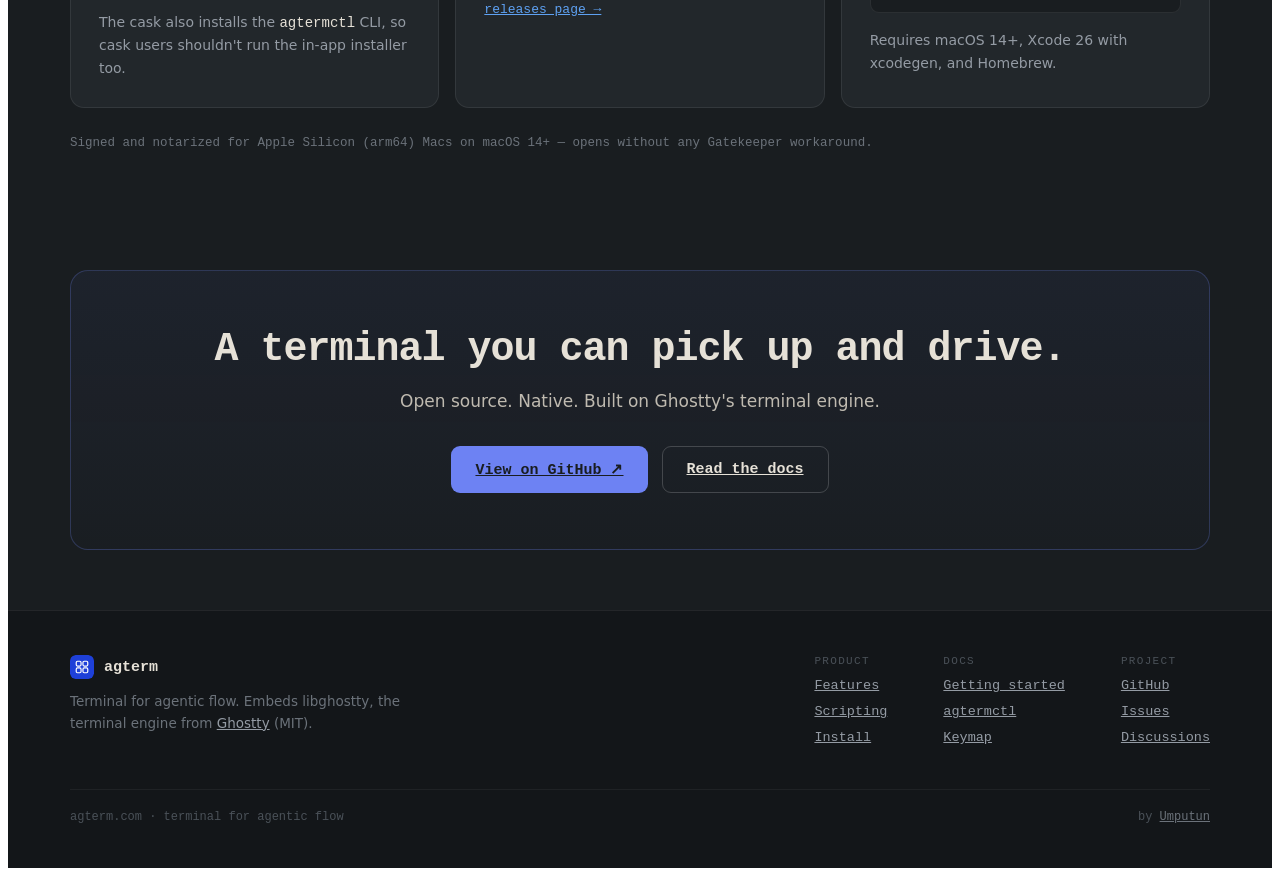
==== commit b464dfb8: "chore(upstream): merge upstream v0.33.1 Claude-Session: https://claude.ai/code/session_01Phfsdpubm1R" ====
--- a/site/index.html
+++ b/site/index.html
@@ -54,7 +54,7 @@
         "author": { "@type": "Person", "name": "Umputun", "url": "https://github.com/umputun" },
         "codeRepository": "https://github.com/umputun/agterm",
         "downloadUrl": "https://github.com/umputun/agterm/releases",
-        "softwareVersion": "0.32.0"
+        "softwareVersion": "0.33.1"
       }
     </script>
   </head>
@@ -561,6 +561,108 @@
         </div>
       </div>
 
+      <div style="max-width: 1140px; margin: 0 auto; padding: 100px 28px 40px">
+        <div
+          style="
+            font-family: &quot;JetBrains Mono&quot;, monospace;
+            font-size: 12px;
+            letter-spacing: 0.16em;
+            text-transform: uppercase;
+            color: var(--accent, #6d82f3);
+            margin-bottom: 16px;
+          "
+        >
+          // sessions that survive
+        </div>
+        <h2
+          style="
+            font-family: &quot;JetBrains Mono&quot;, monospace;
+            font-weight: 800;
+            font-size: clamp(28px, 4vw, 44px);
+            letter-spacing: -0.025em;
+            line-height: 1.05;
+            margin: 0 0 18px;
+            max-width: 20ch;
+          "
+        >
+          Close the app, keep the work.
+        </h2>
+        <p style="font-size: 18px; line-height: 1.55; color: #bfbab0; max-width: 60ch; margin: 0 0 44px">
+          A pane's process does not have to live inside agterm. Live sessions keep it running while the app restarts, and the same
+          sessions can be opened from another Mac.
+        </p>
+
+        <div class="survive-grid">
+          <div style="background: #22272b; border: 1px solid rgba(255, 255, 255, 0.08); border-radius: 16px; padding: 36px">
+            <div style="display: flex; align-items: center; gap: 10px; margin-bottom: 14px">
+              <span
+                style="
+                  font-family: &quot;JetBrains Mono&quot;, monospace;
+                  font-size: 11.5px;
+                  color: #e6e1d7;
+                  border: 1px solid rgba(255, 255, 255, 0.16);
+                  background: rgba(255, 255, 255, 0.04);
+                  padding: 3px 8px;
+                  border-radius: 6px;
+                "
+                >live</span
+              >
+              <h3
+                style="
+                  font-family: &quot;JetBrains Mono&quot;, monospace;
+                  font-weight: 700;
+                  font-size: 19px;
+                  margin: 0;
+                  letter-spacing: -0.01em;
+                "
+              >
+                Live sessions
+              </h3>
+            </div>
+            <p style="font-size: 15px; line-height: 1.65; color: #949ba4; margin: 0">
+              Quit, update, or relaunch agterm while your primary and split panes keep running, an agent mid-turn included. The
+              next launch reattaches to those processes with their text and TUI state. Choose it under Settings ▸ General ▸ Restore
+              sessions; it takes effect after restarting agterm and needs zsh as the macOS login shell.
+              <a href="/docs#restore" style="color: #6d82f3">Restore modes</a>
+            </p>
+          </div>
+          <div style="background: #22272b; border: 1px solid rgba(255, 255, 255, 0.08); border-radius: 16px; padding: 36px">
+            <div style="display: flex; align-items: center; gap: 10px; margin-bottom: 14px">
+              <span
+                style="
+                  font-family: &quot;JetBrains Mono&quot;, monospace;
+                  font-size: 11.5px;
+                  color: #e6e1d7;
+                  border: 1px solid rgba(255, 255, 255, 0.16);
+                  background: rgba(255, 255, 255, 0.04);
+                  padding: 3px 8px;
+                  border-radius: 6px;
+                "
+                >ssh</span
+              >
+              <h3
+                style="
+                  font-family: &quot;JetBrains Mono&quot;, monospace;
+                  font-weight: 700;
+                  font-size: 19px;
+                  margin: 0;
+                  letter-spacing: -0.01em;
+                "
+              >
+                Remote sessions
+              </h3>
+            </div>
+            <p style="font-size: 15px; line-height: 1.65; color: #949ba4; margin: 0">
+              Open a session running on another Mac as a row in this sidebar, split included, with
+              <span style="font-family: &quot;JetBrains Mono&quot;, monospace; color: #e6e1d7">agtermctl zmx attach HOST ID</span>.
+              Its status glyph, notifications, HUD and title-bar context follow it here, and its panes take this Mac's size. The
+              other Mac runs agterm in Live sessions mode and is reached over key-based ssh.
+              <a href="/docs#remote-sessions" style="color: #6d82f3">Remote sessions</a>
+            </p>
+          </div>
+        </div>
+      </div>
+
       <!-- ===== SURFACES ===== -->
       <div style="max-width: 1140px; margin: 0 auto; padding: 100px 28px 40px">
         <div
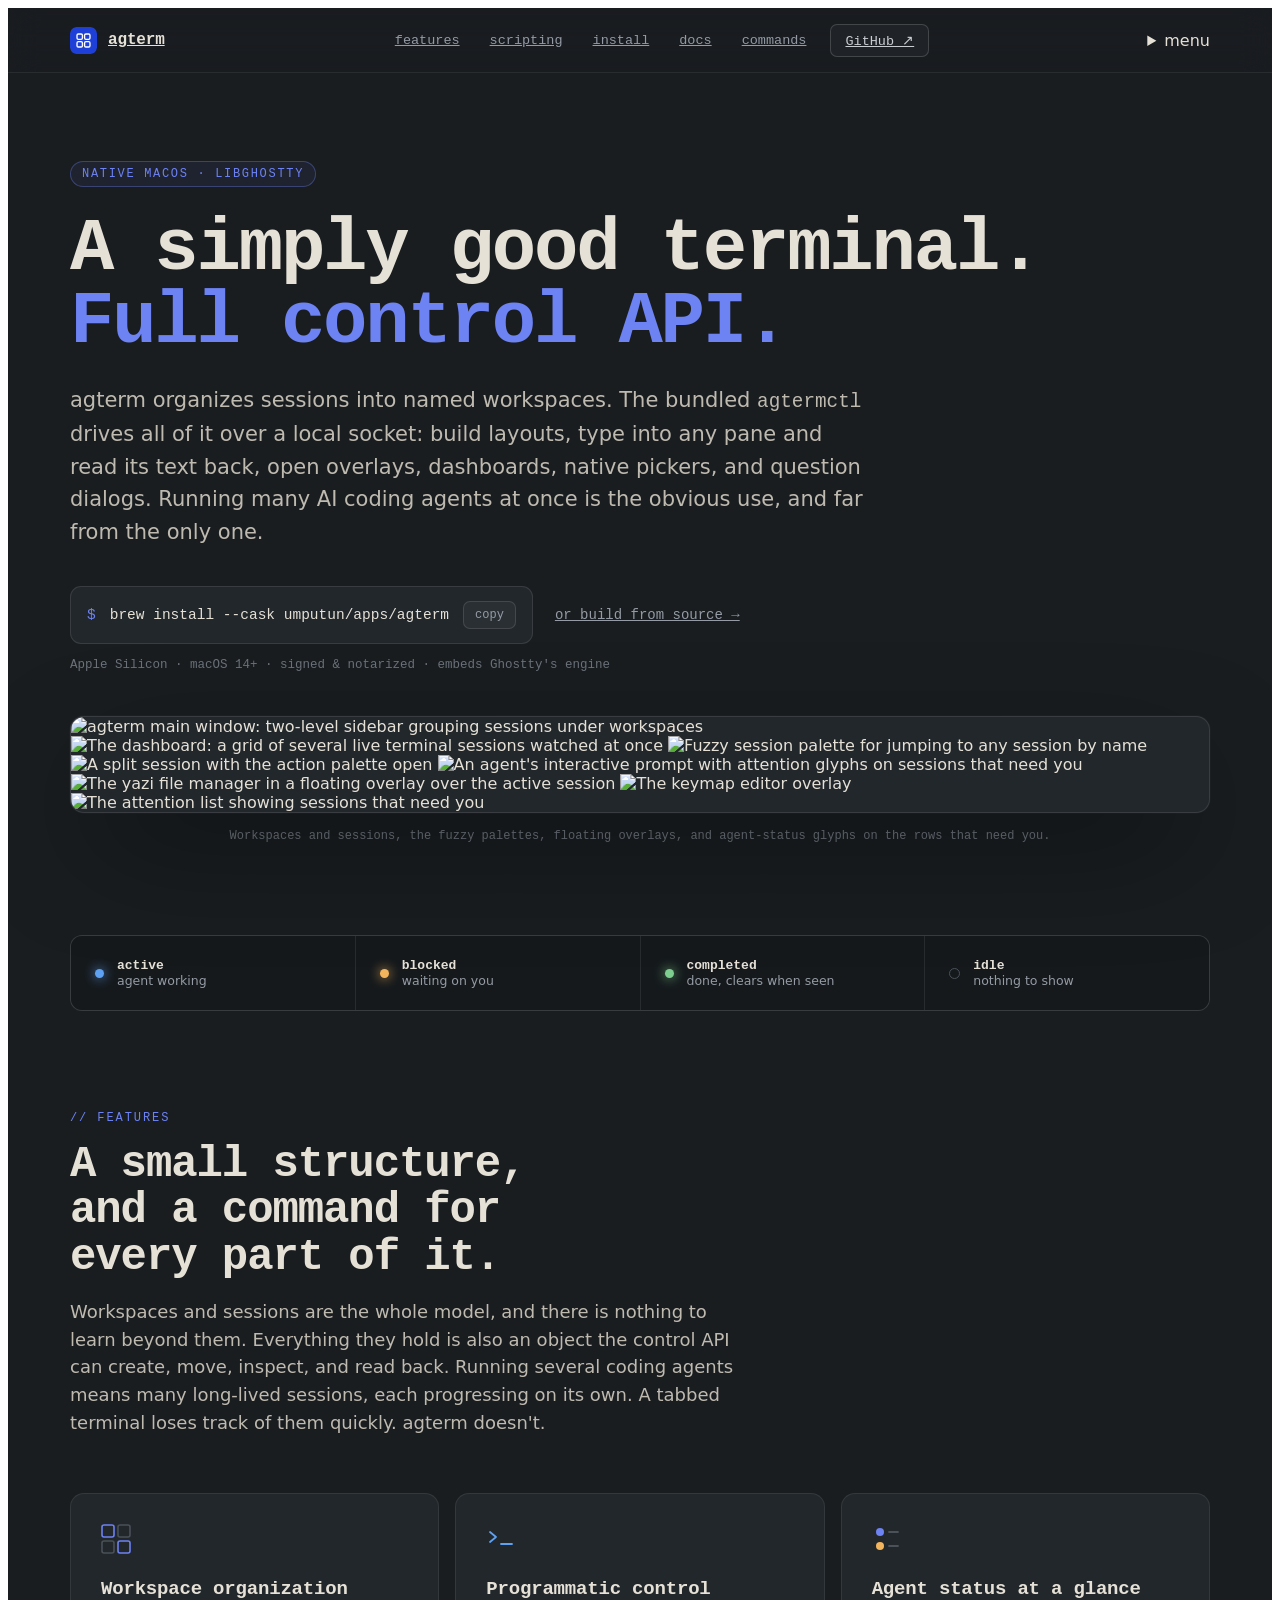
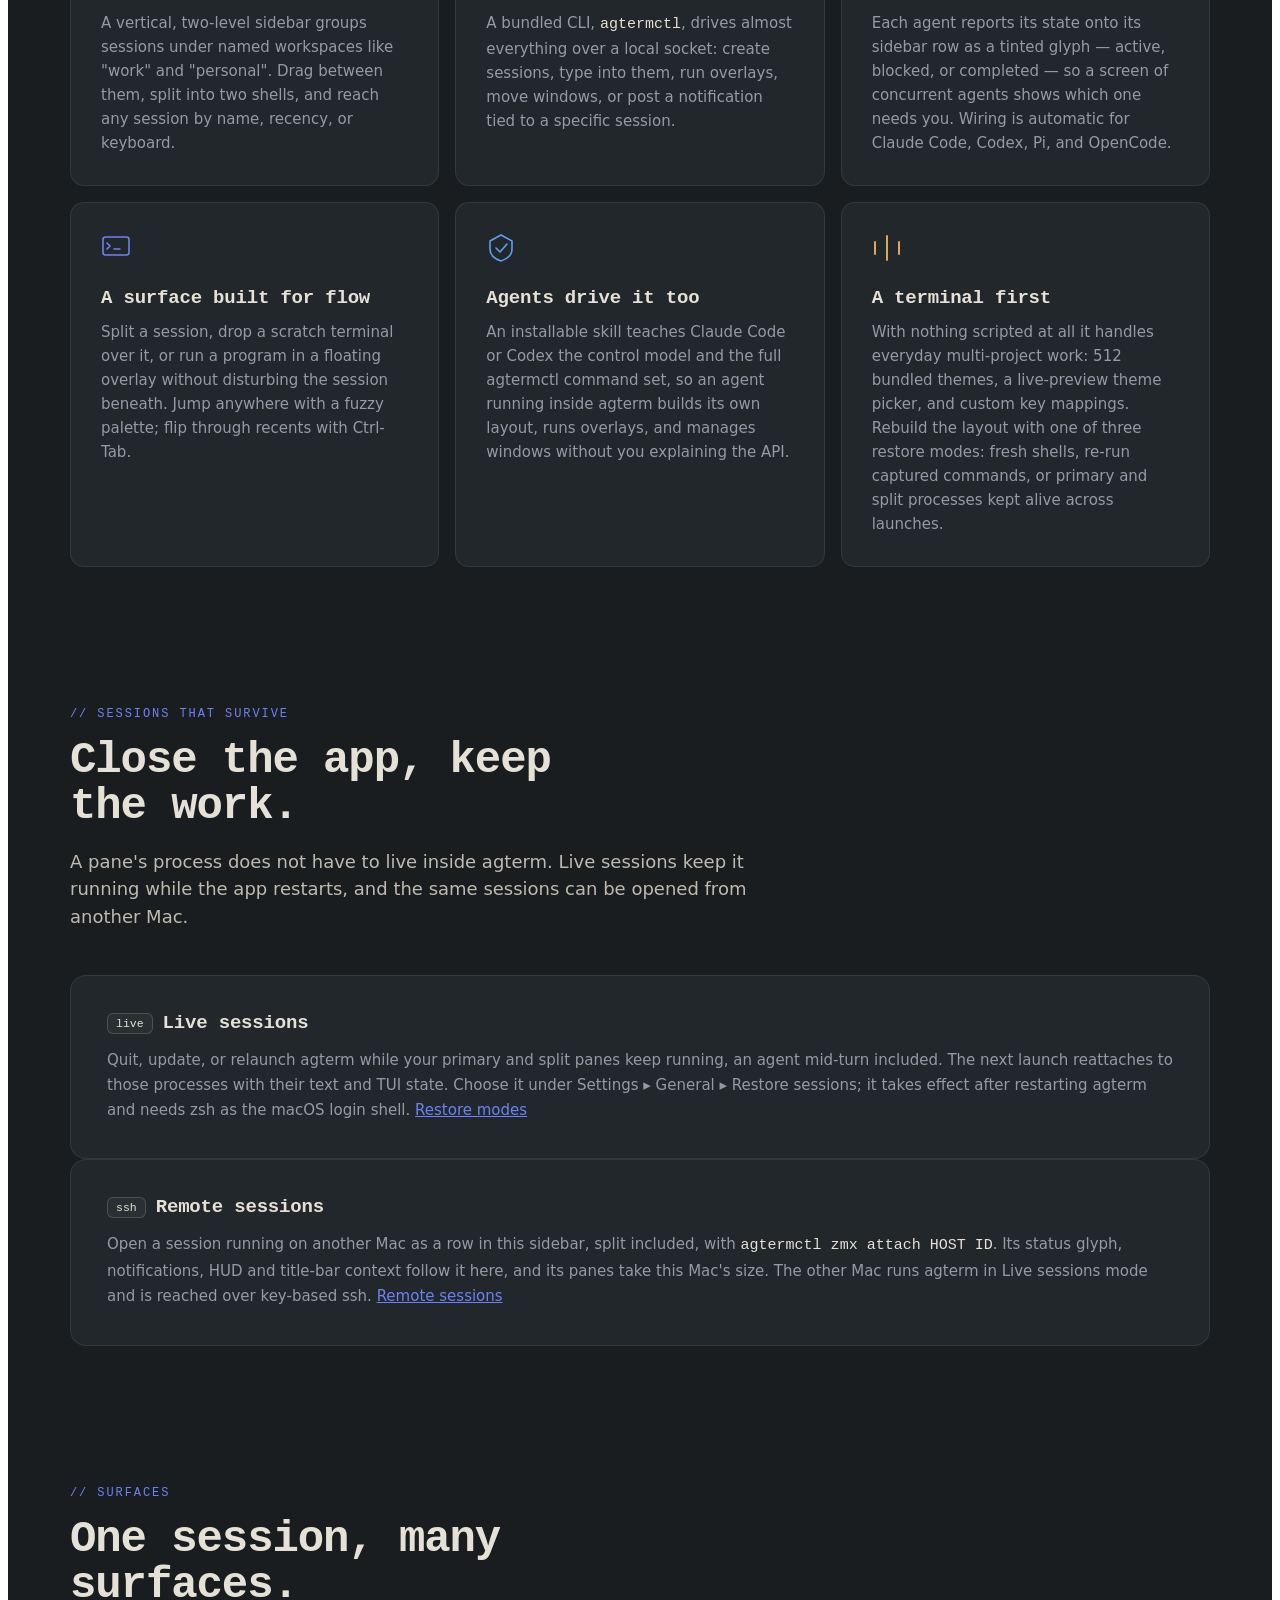
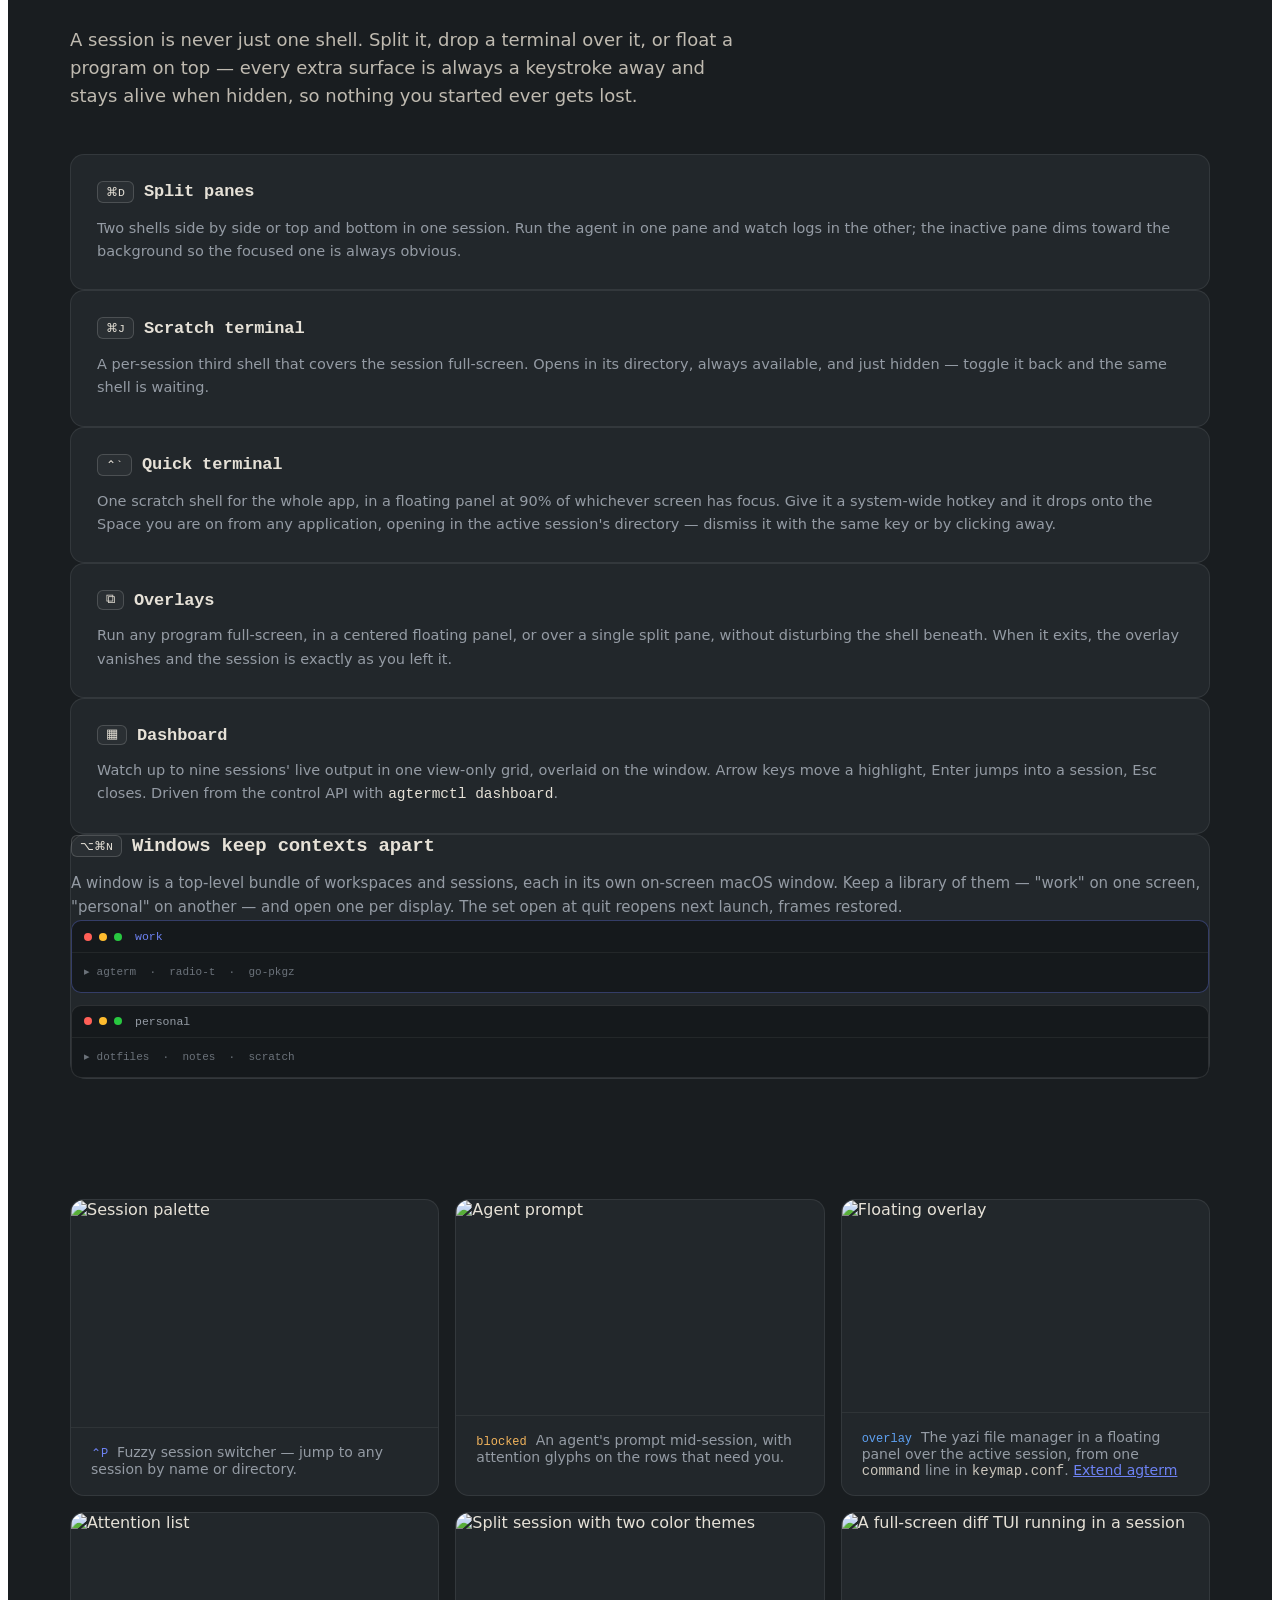
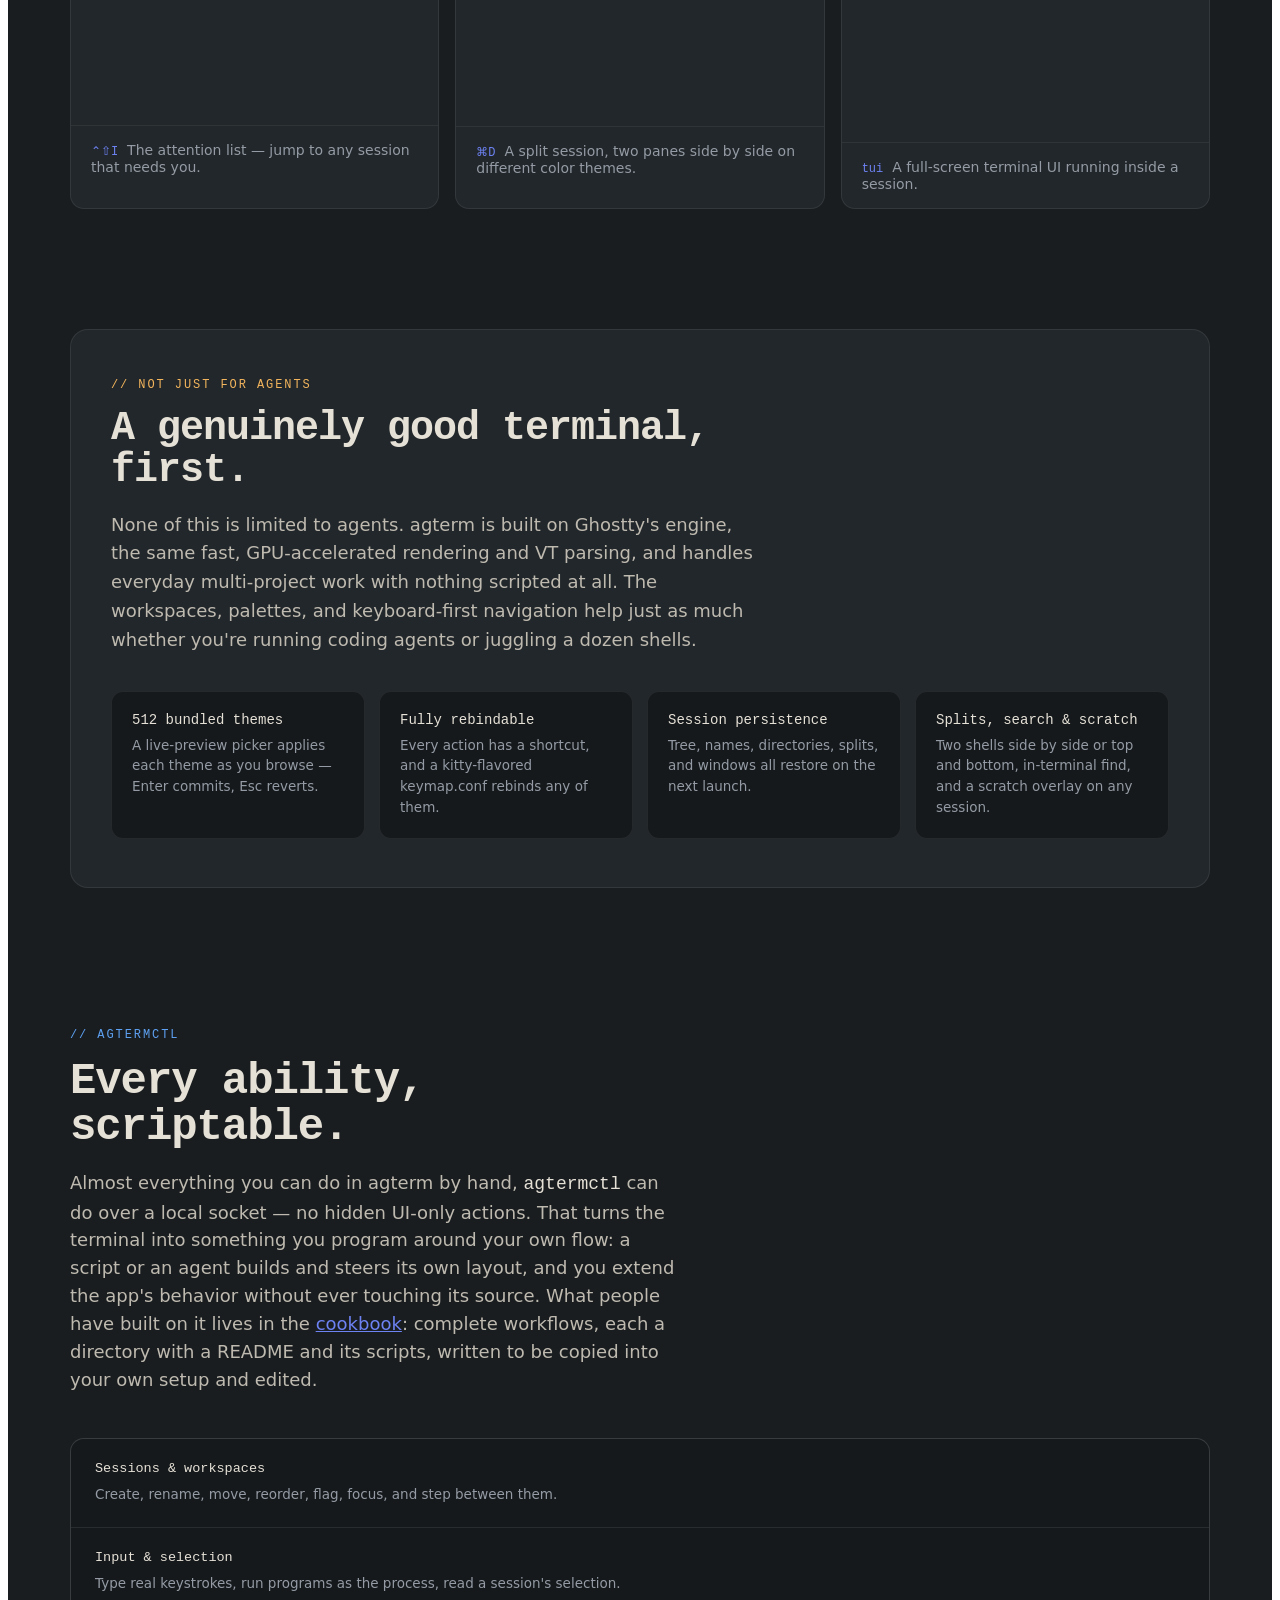
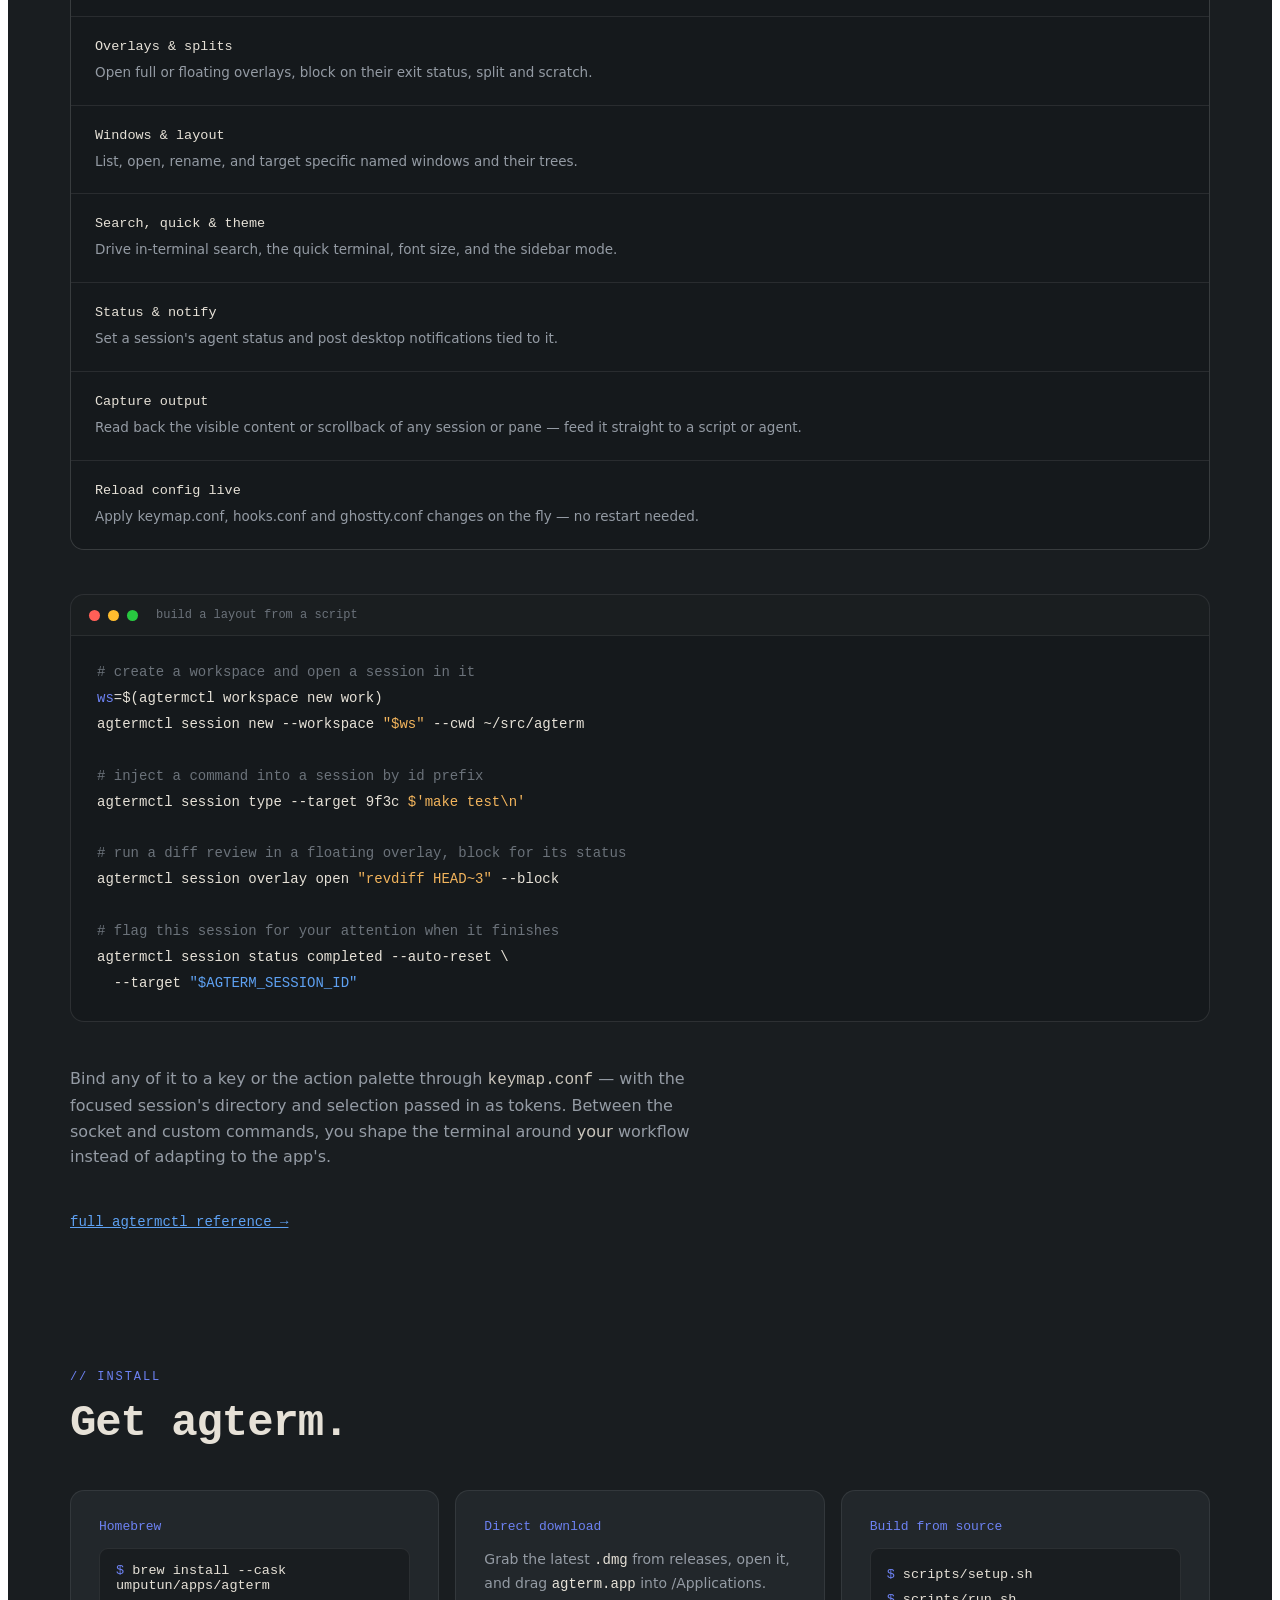
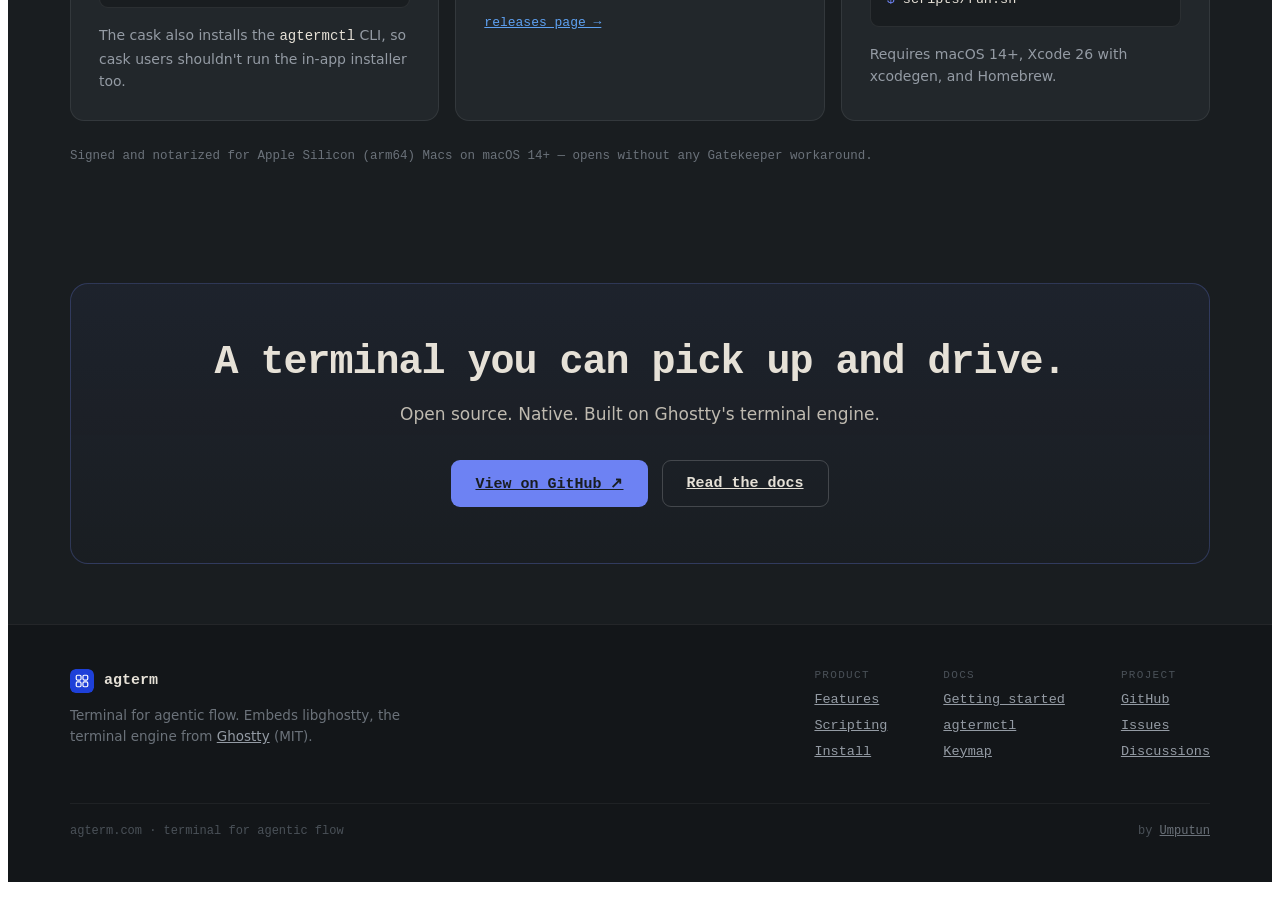
==== commit 26ced97a: "Merge upstream v0.35.1 into linux-port # Conflicts: #	.github/workflows/ci.yml #	agterm/Resources/ag" ====
--- a/site/index.html
+++ b/site/index.html
@@ -40,7 +40,7 @@
     <meta name="theme-color" content="#191d20" />
     <link rel="preload" href="/assets/fonts/jetbrains-mono-latin.woff2" as="font" type="font/woff2" crossorigin />
     <link rel="preload" href="/assets/fonts/ibm-plex-sans-latin.woff2" as="font" type="font/woff2" crossorigin />
-    <link rel="stylesheet" href="/style.css" />
+    <link rel="stylesheet" href="/style.css?v=2" />
     <script type="application/ld+json">
       {
         "@context": "https://schema.org",
@@ -54,7 +54,7 @@
         "author": { "@type": "Person", "name": "Umputun", "url": "https://github.com/umputun" },
         "codeRepository": "https://github.com/umputun/agterm",
         "downloadUrl": "https://github.com/umputun/agterm/releases",
-        "softwareVersion": "0.33.1"
+        "softwareVersion": "0.35.1"
       }
     </script>
   </head>
@@ -411,7 +411,7 @@
           sessions, each progressing on its own. A tabbed terminal loses track of them quickly. agterm doesn't.
         </p>
 
-        <div style="display: grid; grid-template-columns: repeat(auto-fit, minmax(300px, 1fr)); gap: 16px">
+        <div style="display: grid; grid-template-columns: repeat(auto-fit, minmax(min(300px, 100%), 1fr)); gap: 16px">
           <div style="background: #22272b; border: 1px solid rgba(255, 255, 255, 0.08); border-radius: 14px; padding: 30px">
             <svg width="30" height="30" viewBox="0 0 30 30" fill="none" style="margin-bottom: 20px">
               <rect x="1" y="1" width="12" height="12" rx="2" stroke="#6d82f3" stroke-width="1.6"></rect>
@@ -867,10 +867,7 @@
             background: #22272b;
             border: 1px solid rgba(255, 255, 255, 0.08);
             border-radius: 16px;
-            padding: 36px;
             display: grid;
-            grid-template-columns: 1.1fr 0.9fr;
-            gap: 36px;
             align-items: center;
           "
         >
@@ -980,7 +977,7 @@
       <!-- ===== SHOWCASE ===== -->
 
       <div style="max-width: 1140px; margin: 0 auto; padding: 80px 28px 40px">
-        <div style="display: grid; grid-template-columns: repeat(auto-fit, minmax(320px, 1fr)); gap: 16px">
+        <div style="display: grid; grid-template-columns: repeat(auto-fit, minmax(min(320px, 100%), 1fr)); gap: 16px">
           <figure
             style="
               margin: 0;
@@ -1425,7 +1422,7 @@
           Get agterm.
         </h2>
 
-        <div style="display: grid; grid-template-columns: repeat(auto-fit, minmax(300px, 1fr)); gap: 16px">
+        <div style="display: grid; grid-template-columns: repeat(auto-fit, minmax(min(300px, 100%), 1fr)); gap: 16px">
           <div style="background: #22272b; border: 1px solid rgba(255, 255, 255, 0.08); border-radius: 14px; padding: 28px">
             <div
               style="
